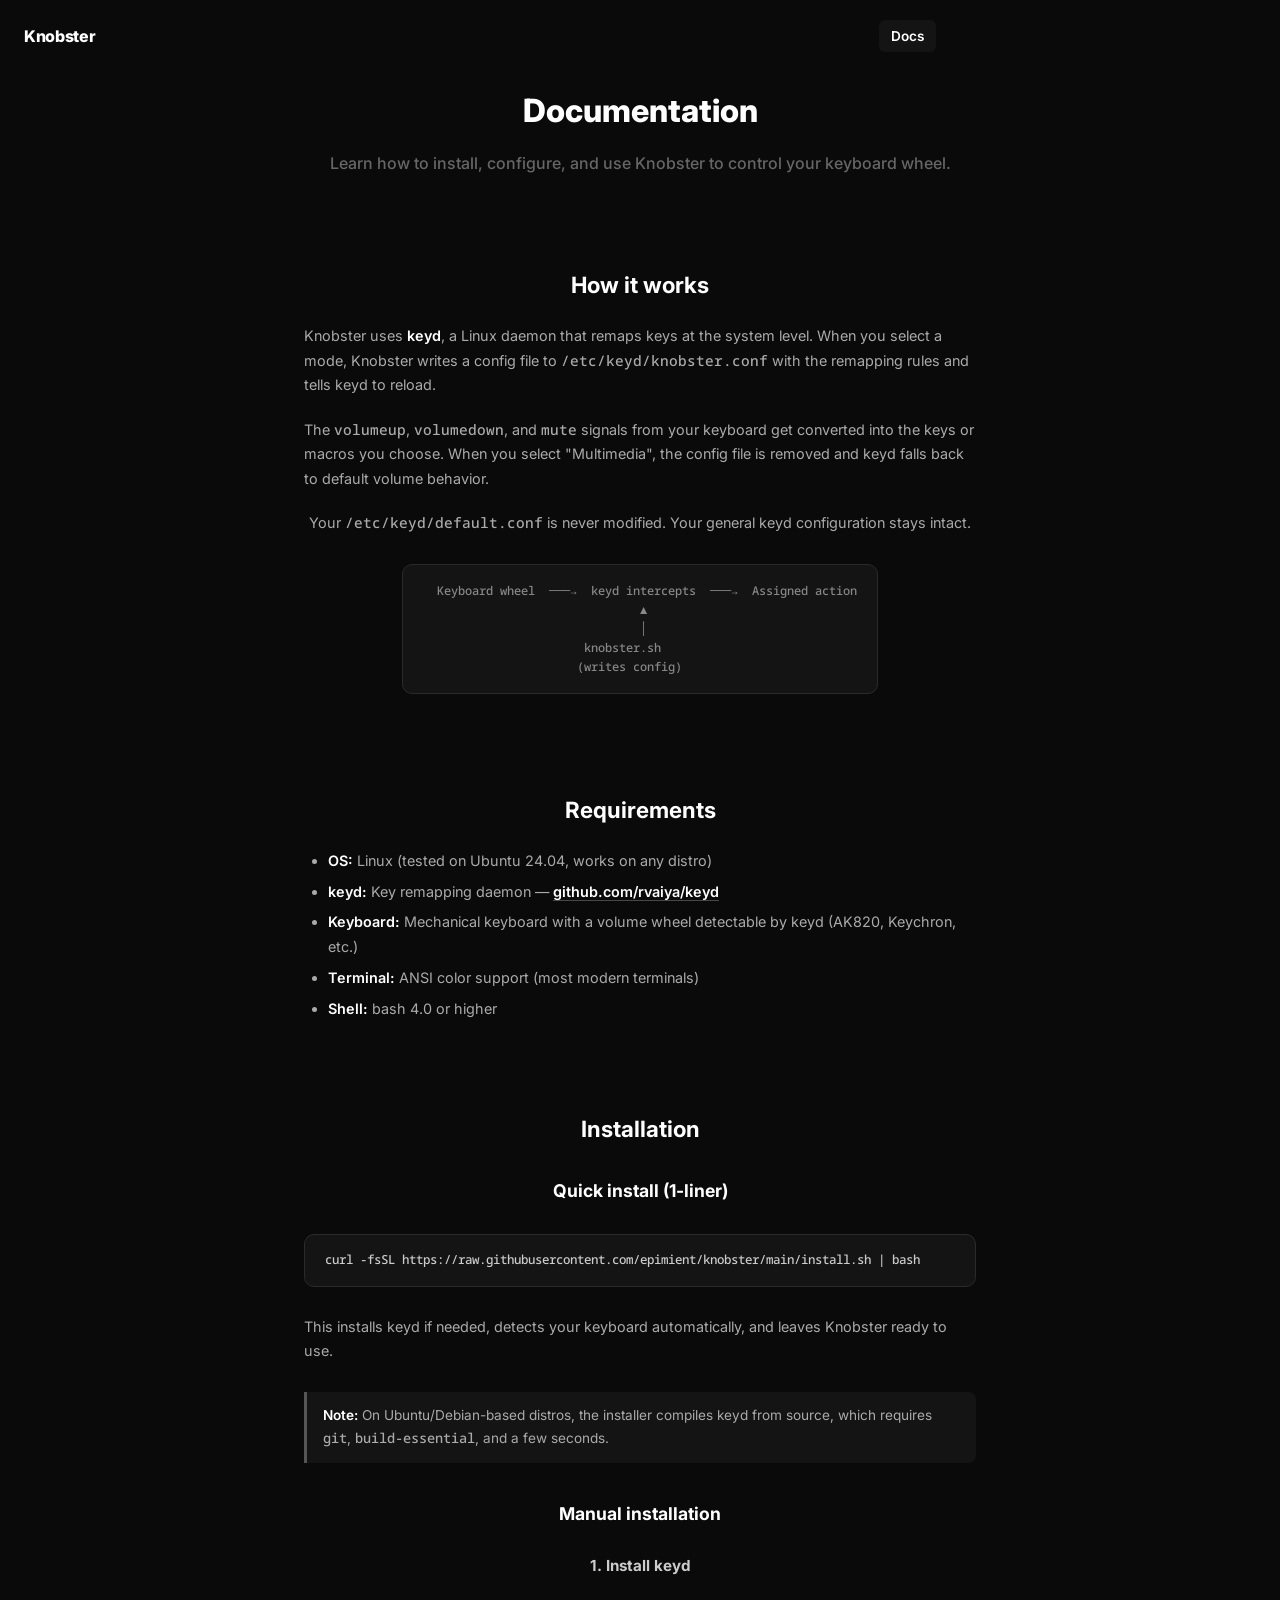
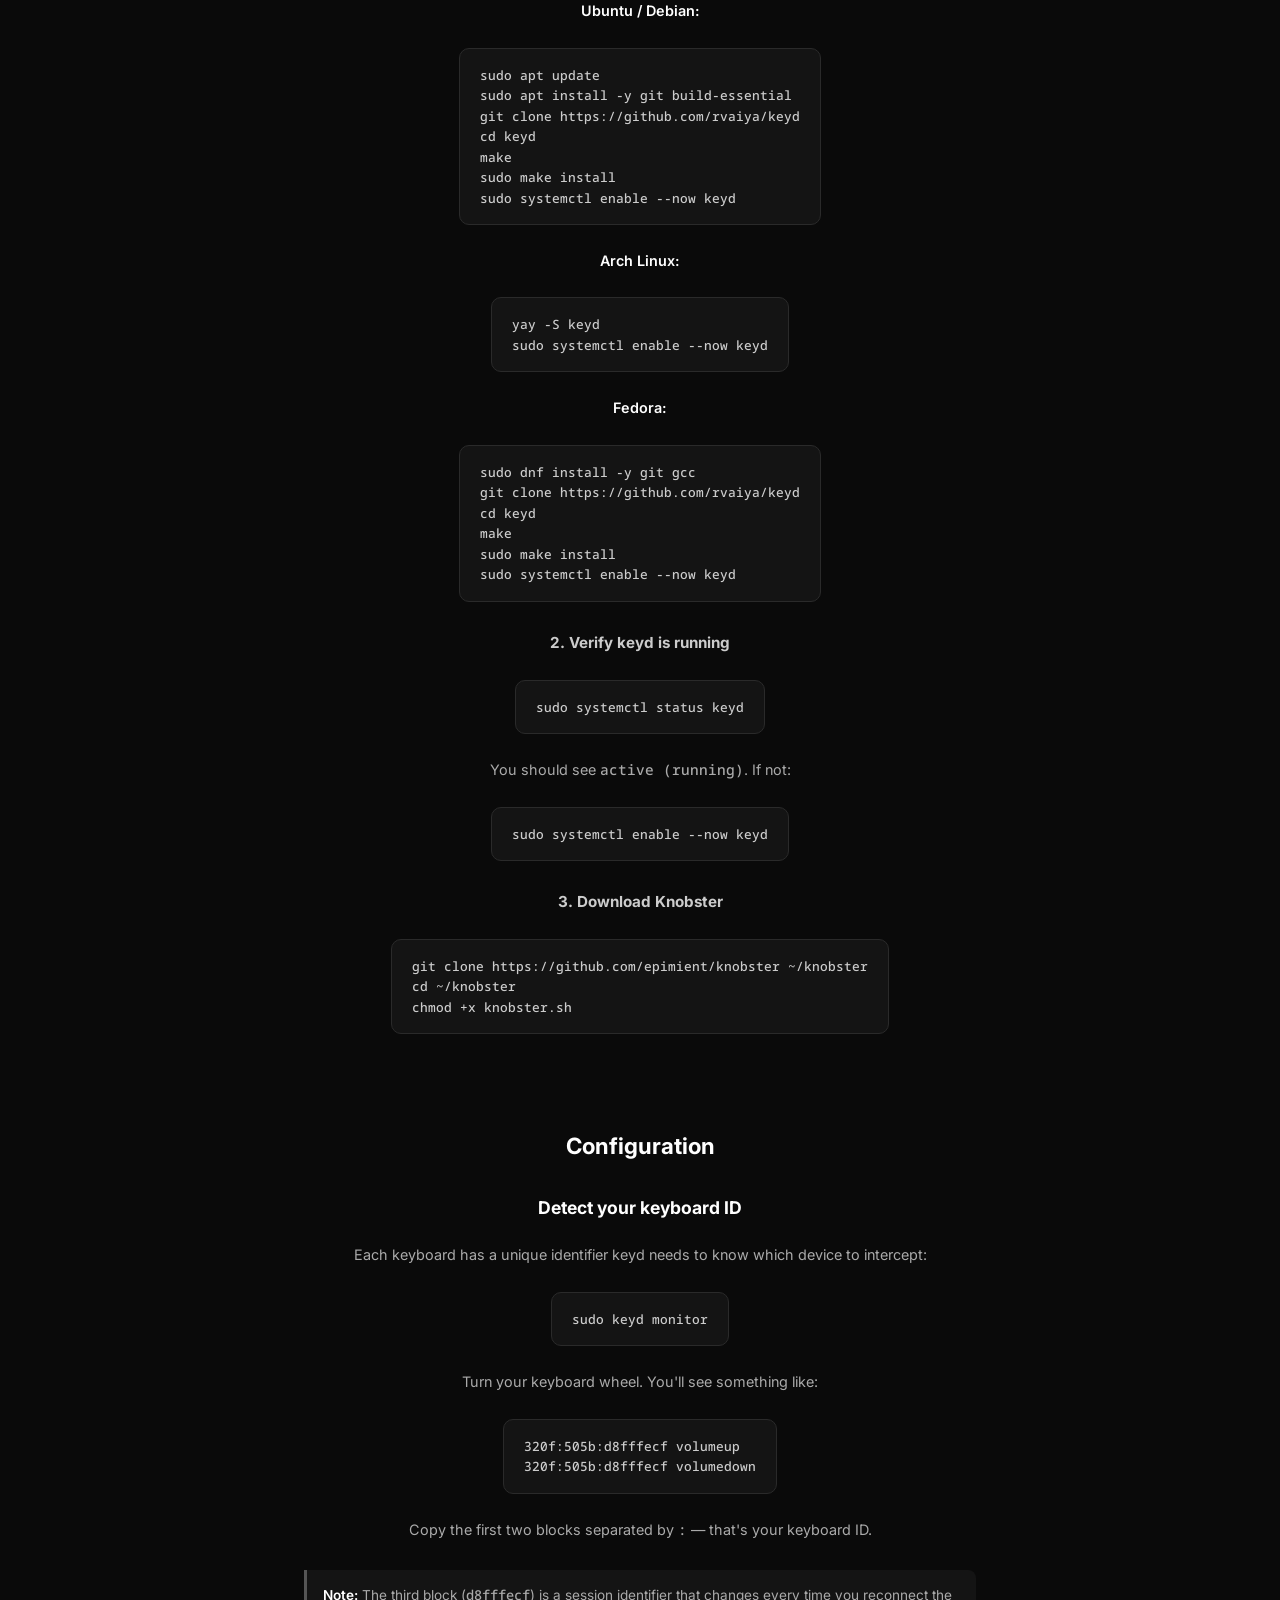
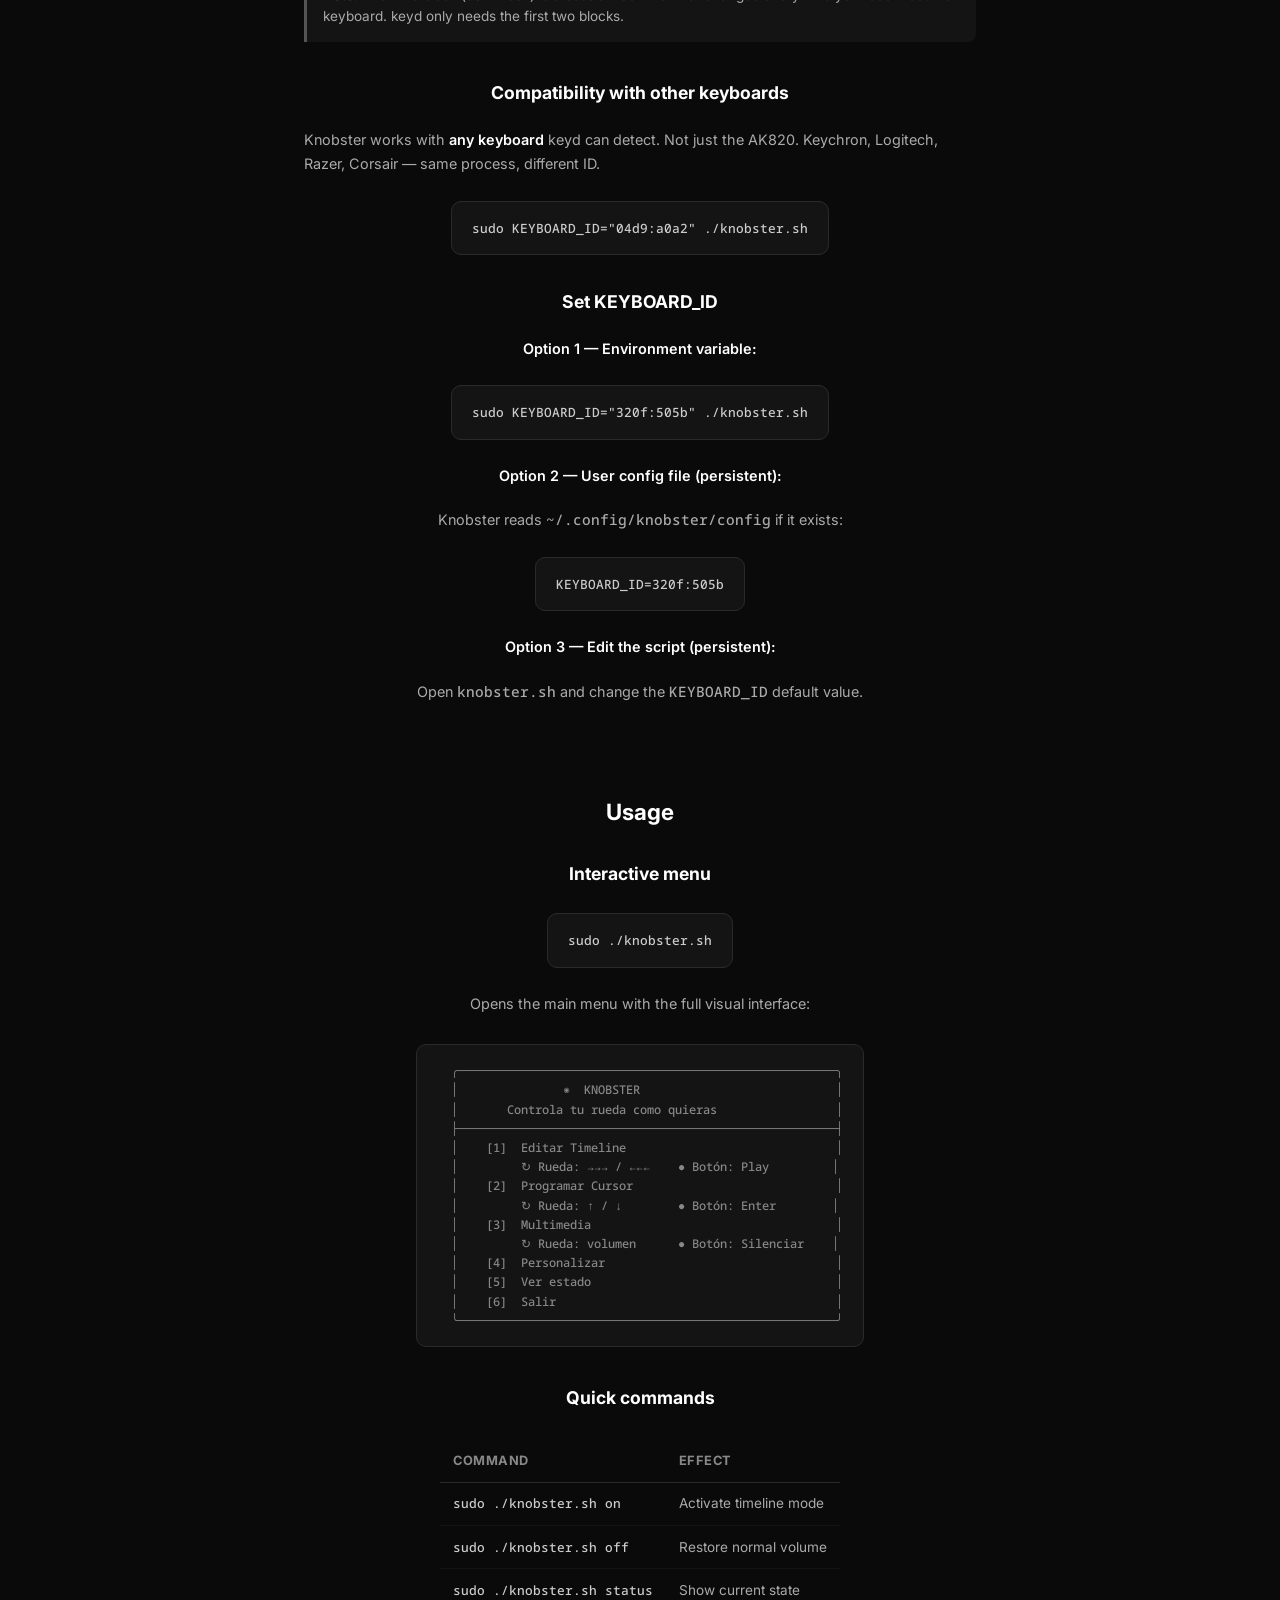
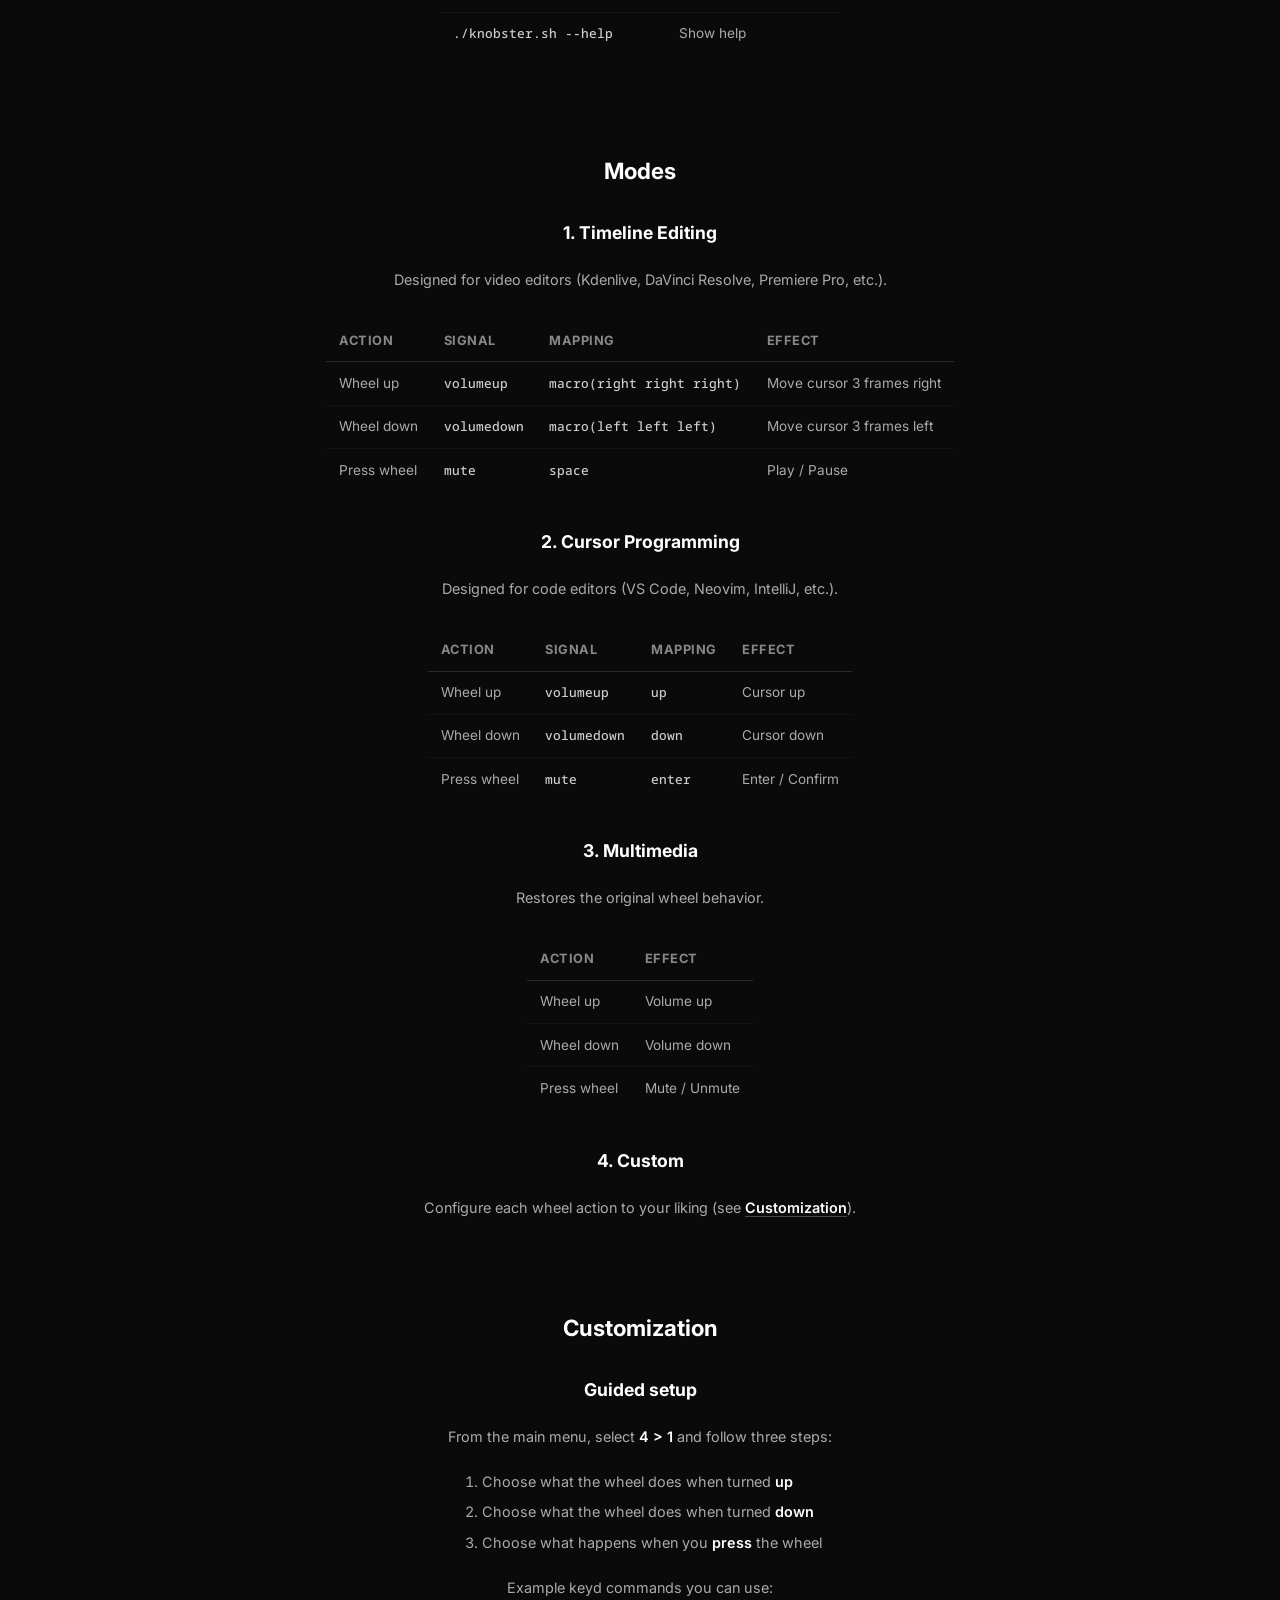
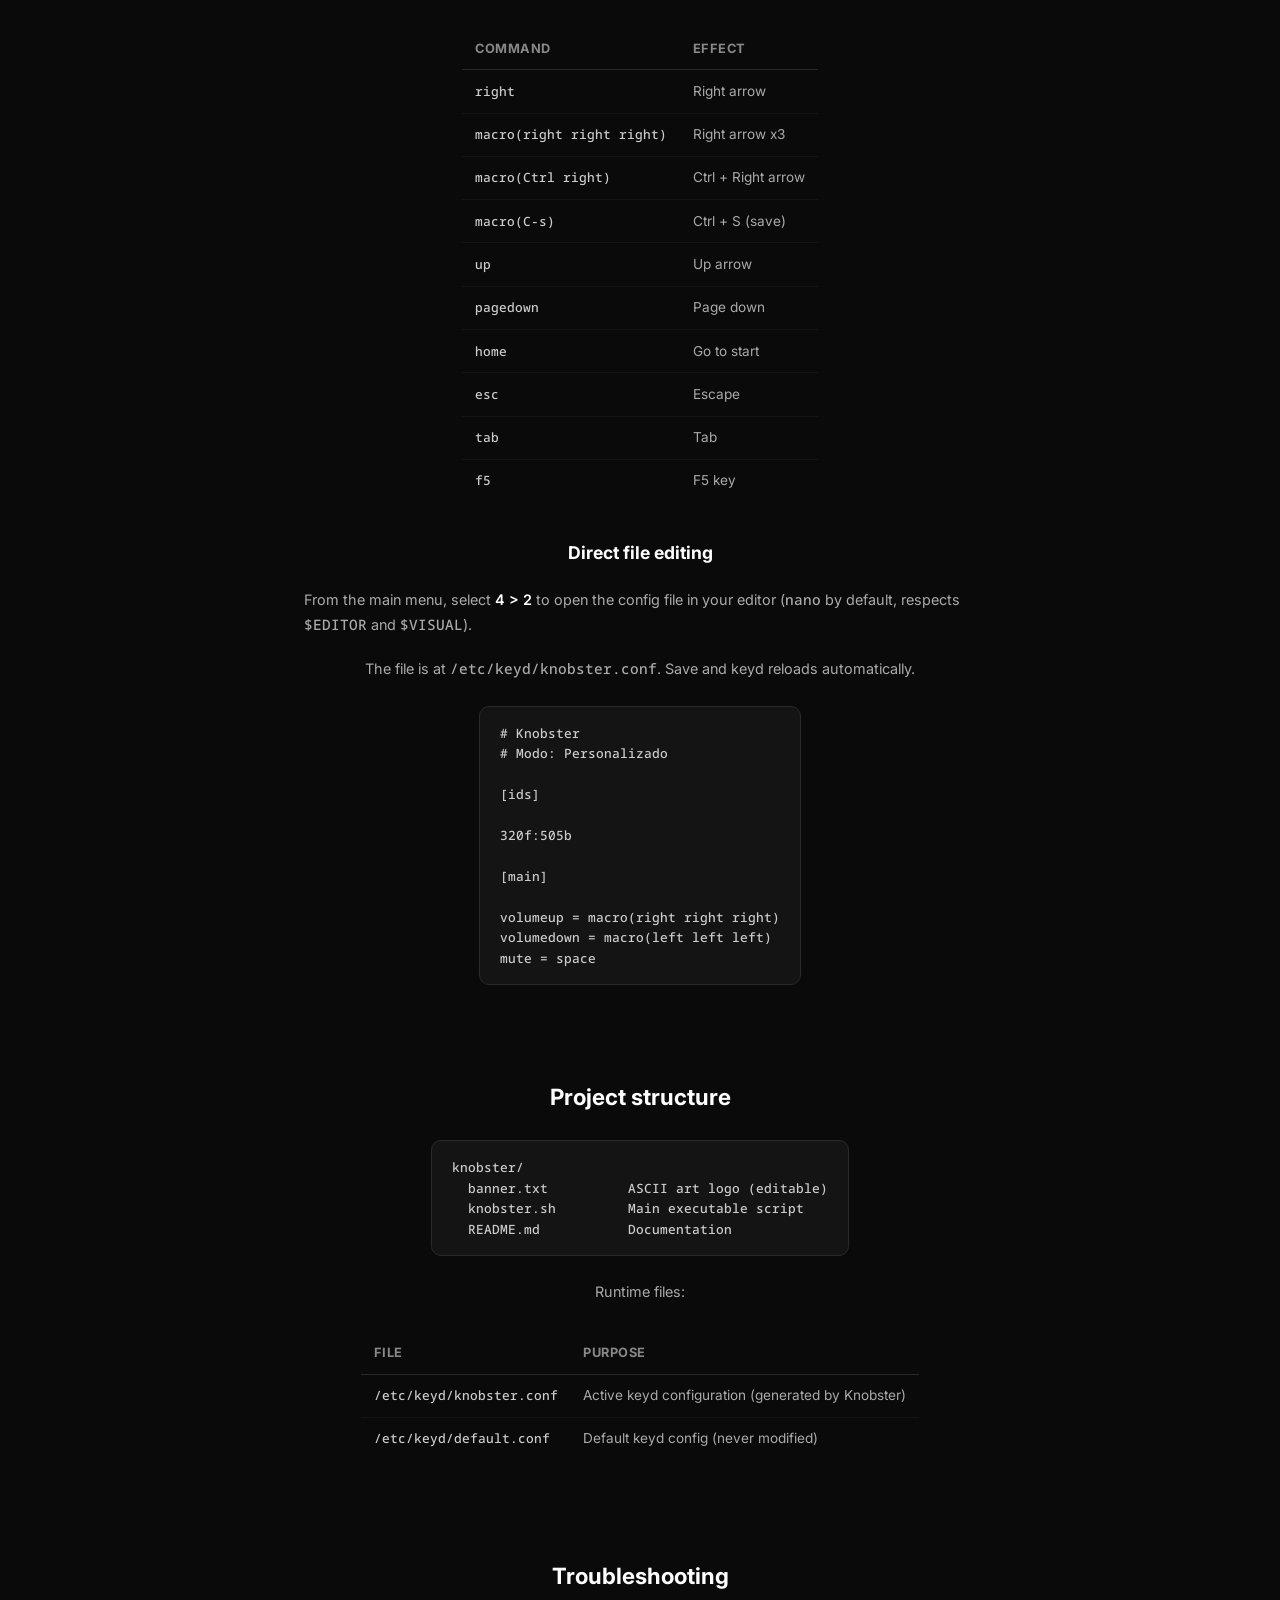
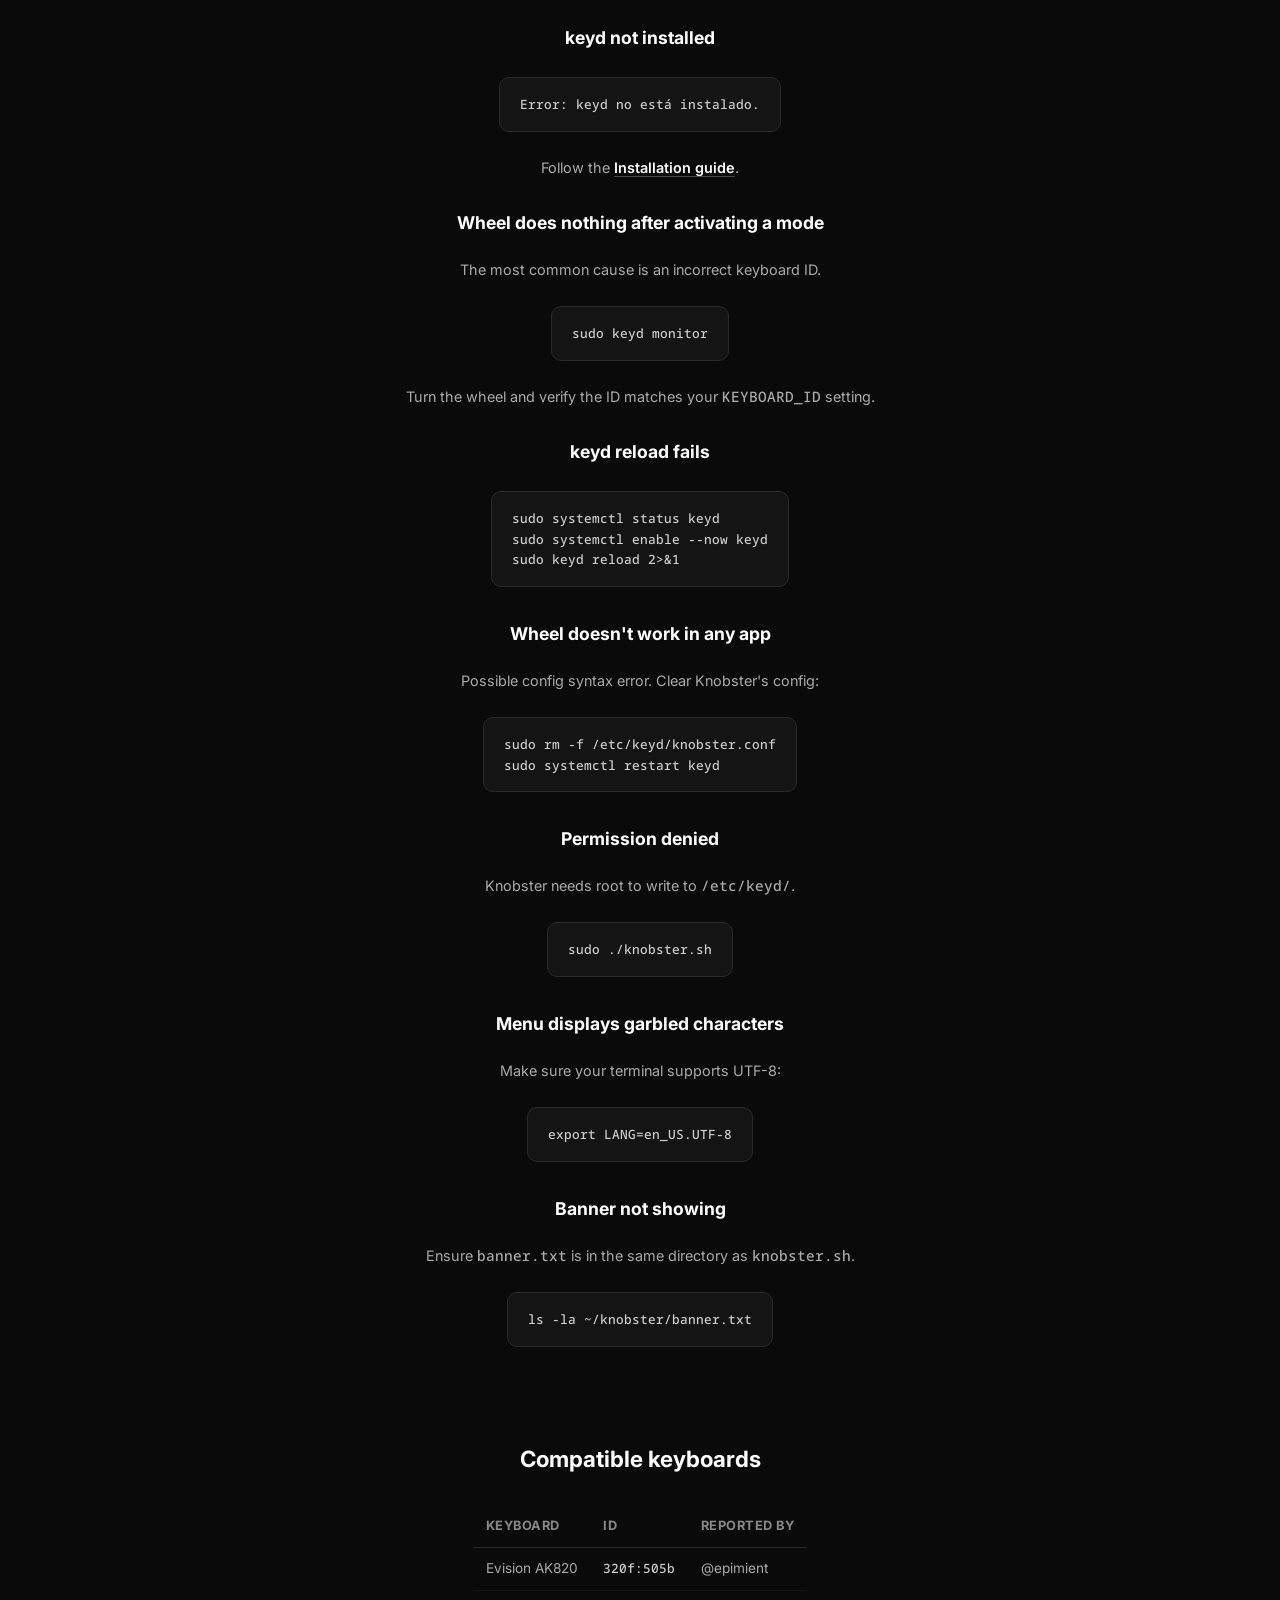
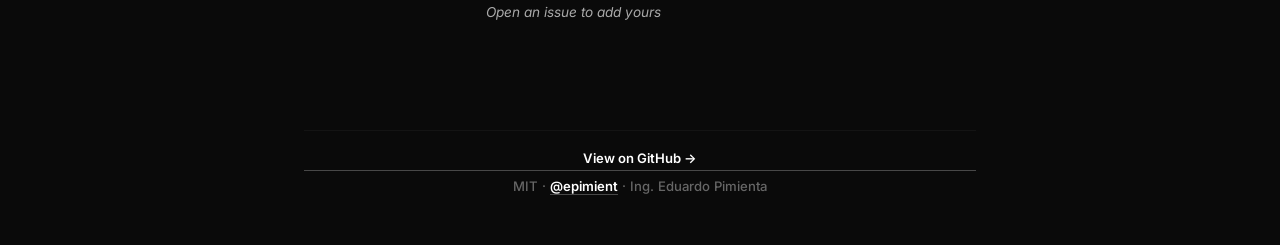
==== docs.html @ f0b9f768 "Add docs page with nav bar — README content as documentation, like skills.sh/docs" ====
<!DOCTYPE html>
<html lang="en">
<head>
  <meta charset="UTF-8">
  <meta name="viewport" content="width=device-width, initial-scale=1.0">
  <title>Docs — Knobster</title>
  <meta name="description" content="Knobster documentation — installation, configuration, usage, and troubleshooting.">
  <link rel="icon" href="assets/favicon.svg" type="image/svg+xml">
  <link rel="preconnect" href="https://fonts.googleapis.com">
  <link rel="preconnect" href="https://fonts.gstatic.com" crossorigin>
  <link href="https://fonts.googleapis.com/css2?family=Inter:wght@400;500;600;700;800&amp;family=Noto+Sans+Mono:wght@500;700&amp;display=swap" rel="stylesheet">
  <link rel="stylesheet" href="css/style.css">
</head>
<body class="docs-page">

  <nav class="nav">
    <a href="/" class="nav-logo">Knobster</a>
    <div class="nav-links">
      <a href="/docs" class="nav-link active">Docs</a>
    </div>
  </nav>

  <main class="docs-content">

    <h1>Documentation</h1>
    <p class="docs-subtitle">Learn how to install, configure, and use Knobster to control your keyboard wheel.</p>

    <hr>

    <h2>How it works</h2>
    <p>Knobster uses <strong>keyd</strong>, a Linux daemon that remaps keys at the system level. When you select a mode, Knobster writes a config file to <code>/etc/keyd/knobster.conf</code> with the remapping rules and tells keyd to reload.</p>
    <p>The <code>volumeup</code>, <code>volumedown</code>, and <code>mute</code> signals from your keyboard get converted into the keys or macros you choose. When you select "Multimedia", the config file is removed and keyd falls back to default volume behavior.</p>
    <p>Your <code>/etc/keyd/default.conf</code> is never modified. Your general keyd configuration stays intact.</p>

    <div class="diagram">
      <pre>  Keyboard wheel  ───→  keyd intercepts  ───→  Assigned action
                               ▲
                               │
                       knobster.sh
                      (writes config)</pre>
    </div>

    <hr>

    <h2>Requirements</h2>
    <ul>
      <li><strong>OS:</strong> Linux (tested on Ubuntu 24.04, works on any distro)</li>
      <li><strong>keyd:</strong> Key remapping daemon — <a href="https://github.com/rvaiya/keyd">github.com/rvaiya/keyd</a></li>
      <li><strong>Keyboard:</strong> Mechanical keyboard with a volume wheel detectable by keyd (AK820, Keychron, etc.)</li>
      <li><strong>Terminal:</strong> ANSI color support (most modern terminals)</li>
      <li><strong>Shell:</strong> bash 4.0 or higher</li>
    </ul>

    <hr>

    <h2>Installation</h2>

    <h3>Quick install (1-liner)</h3>

    <div class="cmd-box">
      <code>curl -fsSL https://raw.githubusercontent.com/epimient/knobster/main/install.sh | bash</code>
    </div>

    <p>This installs keyd if needed, detects your keyboard automatically, and leaves Knobster ready to use.</p>

    <div class="note">
      <strong>Note:</strong> On Ubuntu/Debian-based distros, the installer compiles keyd from source, which requires <code>git</code>, <code>build-essential</code>, and a few seconds.
    </div>

    <h3>Manual installation</h3>

    <h4>1. Install keyd</h4>

    <p><strong>Ubuntu / Debian:</strong></p>
    <div class="code-block">
      <pre><code>sudo apt update
sudo apt install -y git build-essential
git clone https://github.com/rvaiya/keyd
cd keyd
make
sudo make install
sudo systemctl enable --now keyd</code></pre>
    </div>

    <p><strong>Arch Linux:</strong></p>
    <div class="code-block">
      <pre><code>yay -S keyd
sudo systemctl enable --now keyd</code></pre>
    </div>

    <p><strong>Fedora:</strong></p>
    <div class="code-block">
      <pre><code>sudo dnf install -y git gcc
git clone https://github.com/rvaiya/keyd
cd keyd
make
sudo make install
sudo systemctl enable --now keyd</code></pre>
    </div>

    <h4>2. Verify keyd is running</h4>
    <div class="code-block">
      <pre><code>sudo systemctl status keyd</code></pre>
    </div>
    <p>You should see <code>active (running)</code>. If not:</p>
    <div class="code-block">
      <pre><code>sudo systemctl enable --now keyd</code></pre>
    </div>

    <h4>3. Download Knobster</h4>
    <div class="code-block">
      <pre><code>git clone https://github.com/epimient/knobster ~/knobster
cd ~/knobster
chmod +x knobster.sh</code></pre>
    </div>

    <hr>

    <h2>Configuration</h2>

    <h3>Detect your keyboard ID</h3>
    <p>Each keyboard has a unique identifier keyd needs to know which device to intercept:</p>
    <div class="code-block">
      <pre><code>sudo keyd monitor</code></pre>
    </div>
    <p>Turn your keyboard wheel. You'll see something like:</p>
    <div class="code-block">
      <pre><code>320f:505b:d8fffecf volumeup
320f:505b:d8fffecf volumedown</code></pre>
    </div>
    <p>Copy the first two blocks separated by <code>:</code> — that's your keyboard ID.</p>

    <div class="note">
      <strong>Note:</strong> The third block (<code>d8fffecf</code>) is a session identifier that changes every time you reconnect the keyboard. keyd only needs the first two blocks.
    </div>

    <h3>Compatibility with other keyboards</h3>
    <p>Knobster works with <strong>any keyboard</strong> keyd can detect. Not just the AK820. Keychron, Logitech, Razer, Corsair — same process, different ID.</p>

    <div class="code-block">
      <pre><code>sudo KEYBOARD_ID="04d9:a0a2" ./knobster.sh</code></pre>
    </div>

    <h3>Set KEYBOARD_ID</h3>
    <p><strong>Option 1 — Environment variable:</strong></p>
    <div class="code-block">
      <pre><code>sudo KEYBOARD_ID="320f:505b" ./knobster.sh</code></pre>
    </div>

    <p><strong>Option 2 — User config file (persistent):</strong></p>
    <p>Knobster reads <code>~/.config/knobster/config</code> if it exists:</p>
    <div class="code-block">
      <pre><code>KEYBOARD_ID=320f:505b</code></pre>
    </div>

    <p><strong>Option 3 — Edit the script (persistent):</strong></p>
    <p>Open <code>knobster.sh</code> and change the <code>KEYBOARD_ID</code> default value.</p>

    <hr>

    <h2>Usage</h2>

    <h3>Interactive menu</h3>
    <div class="code-block">
      <pre><code>sudo ./knobster.sh</code></pre>
    </div>

    <p>Opens the main menu with the full visual interface:</p>

    <div class="diagram">
<pre>  ╭──────────────────────────────────────────────────────╮
  │               ◉  KNOBSTER                            │
  │       Controla tu rueda como quieras                 │
  ├──────────────────────────────────────────────────────┤
  │    [1]  Editar Timeline                              │
  │         ↻ Rueda: →→→ / ←←←    ● Botón: Play         │
  │    [2]  Programar Cursor                             │
  │         ↻ Rueda: ↑ / ↓        ● Botón: Enter        │
  │    [3]  Multimedia                                   │
  │         ↻ Rueda: volumen      ● Botón: Silenciar    │
  │    [4]  Personalizar                                 │
  │    [5]  Ver estado                                   │
  │    [6]  Salir                                        │
  ╰──────────────────────────────────────────────────────╯</pre>
    </div>

    <h3>Quick commands</h3>
    <div class="table-wrap">
      <table>
        <thead>
          <tr><th>Command</th><th>Effect</th></tr>
        </thead>
        <tbody>
          <tr><td><code>sudo ./knobster.sh on</code></td><td>Activate timeline mode</td></tr>
          <tr><td><code>sudo ./knobster.sh off</code></td><td>Restore normal volume</td></tr>
          <tr><td><code>sudo ./knobster.sh status</code></td><td>Show current state</td></tr>
          <tr><td><code>./knobster.sh --help</code></td><td>Show help</td></tr>
        </tbody>
      </table>
    </div>

    <hr>

    <h2>Modes</h2>

    <h3>1. Timeline Editing</h3>
    <p>Designed for video editors (Kdenlive, DaVinci Resolve, Premiere Pro, etc.).</p>
    <div class="table-wrap">
      <table>
        <thead>
          <tr><th>Action</th><th>Signal</th><th>Mapping</th><th>Effect</th></tr>
        </thead>
        <tbody>
          <tr><td>Wheel up</td><td><code>volumeup</code></td><td><code>macro(right right right)</code></td><td>Move cursor 3 frames right</td></tr>
          <tr><td>Wheel down</td><td><code>volumedown</code></td><td><code>macro(left left left)</code></td><td>Move cursor 3 frames left</td></tr>
          <tr><td>Press wheel</td><td><code>mute</code></td><td><code>space</code></td><td>Play / Pause</td></tr>
        </tbody>
      </table>
    </div>

    <h3>2. Cursor Programming</h3>
    <p>Designed for code editors (VS Code, Neovim, IntelliJ, etc.).</p>
    <div class="table-wrap">
      <table>
        <thead>
          <tr><th>Action</th><th>Signal</th><th>Mapping</th><th>Effect</th></tr>
        </thead>
        <tbody>
          <tr><td>Wheel up</td><td><code>volumeup</code></td><td><code>up</code></td><td>Cursor up</td></tr>
          <tr><td>Wheel down</td><td><code>volumedown</code></td><td><code>down</code></td><td>Cursor down</td></tr>
          <tr><td>Press wheel</td><td><code>mute</code></td><td><code>enter</code></td><td>Enter / Confirm</td></tr>
        </tbody>
      </table>
    </div>

    <h3>3. Multimedia</h3>
    <p>Restores the original wheel behavior.</p>
    <div class="table-wrap">
      <table>
        <thead>
          <tr><th>Action</th><th>Effect</th></tr>
        </thead>
        <tbody>
          <tr><td>Wheel up</td><td>Volume up</td></tr>
          <tr><td>Wheel down</td><td>Volume down</td></tr>
          <tr><td>Press wheel</td><td>Mute / Unmute</td></tr>
        </tbody>
      </table>
    </div>

    <h3>4. Custom</h3>
    <p>Configure each wheel action to your liking (see <a href="#customization">Customization</a>).</p>

    <hr>

    <h2 id="customization">Customization</h2>

    <h3>Guided setup</h3>
    <p>From the main menu, select <strong>4 &gt; 1</strong> and follow three steps:</p>
    <ol>
      <li>Choose what the wheel does when turned <strong>up</strong></li>
      <li>Choose what the wheel does when turned <strong>down</strong></li>
      <li>Choose what happens when you <strong>press</strong> the wheel</li>
    </ol>

    <p>Example keyd commands you can use:</p>
    <div class="table-wrap">
      <table>
        <thead>
          <tr><th>Command</th><th>Effect</th></tr>
        </thead>
        <tbody>
          <tr><td><code>right</code></td><td>Right arrow</td></tr>
          <tr><td><code>macro(right right right)</code></td><td>Right arrow x3</td></tr>
          <tr><td><code>macro(Ctrl right)</code></td><td>Ctrl + Right arrow</td></tr>
          <tr><td><code>macro(C-s)</code></td><td>Ctrl + S (save)</td></tr>
          <tr><td><code>up</code></td><td>Up arrow</td></tr>
          <tr><td><code>pagedown</code></td><td>Page down</td></tr>
          <tr><td><code>home</code></td><td>Go to start</td></tr>
          <tr><td><code>esc</code></td><td>Escape</td></tr>
          <tr><td><code>tab</code></td><td>Tab</td></tr>
          <tr><td><code>f5</code></td><td>F5 key</td></tr>
        </tbody>
      </table>
    </div>

    <h3>Direct file editing</h3>
    <p>From the main menu, select <strong>4 &gt; 2</strong> to open the config file in your editor (<code>nano</code> by default, respects <code>$EDITOR</code> and <code>$VISUAL</code>).</p>
    <p>The file is at <code>/etc/keyd/knobster.conf</code>. Save and keyd reloads automatically.</p>

    <div class="code-block">
      <pre><code># Knobster
# Modo: Personalizado

[ids]

320f:505b

[main]

volumeup = macro(right right right)
volumedown = macro(left left left)
mute = space</code></pre>
    </div>

    <hr>

    <h2>Project structure</h2>
    <div class="code-block">
      <pre><code>knobster/
  banner.txt          ASCII art logo (editable)
  knobster.sh         Main executable script
  README.md           Documentation</code></pre>
    </div>

    <p>Runtime files:</p>
    <div class="table-wrap">
      <table>
        <thead>
          <tr><th>File</th><th>Purpose</th></tr>
        </thead>
        <tbody>
          <tr><td><code>/etc/keyd/knobster.conf</code></td><td>Active keyd configuration (generated by Knobster)</td></tr>
          <tr><td><code>/etc/keyd/default.conf</code></td><td>Default keyd config (never modified)</td></tr>
        </tbody>
      </table>
    </div>

    <hr>

    <h2>Troubleshooting</h2>

    <h3>keyd not installed</h3>
    <div class="code-block">
      <pre><code>Error: keyd no está instalado.</code></pre>
    </div>
    <p>Follow the <a href="#installation">Installation guide</a>.</p>

    <h3>Wheel does nothing after activating a mode</h3>
    <p>The most common cause is an incorrect keyboard ID.</p>
    <div class="code-block">
      <pre><code>sudo keyd monitor</code></pre>
    </div>
    <p>Turn the wheel and verify the ID matches your <code>KEYBOARD_ID</code> setting.</p>

    <h3>keyd reload fails</h3>
    <div class="code-block">
      <pre><code>sudo systemctl status keyd
sudo systemctl enable --now keyd
sudo keyd reload 2>&1</code></pre>
    </div>

    <h3>Wheel doesn't work in any app</h3>
    <p>Possible config syntax error. Clear Knobster's config:</p>
    <div class="code-block">
      <pre><code>sudo rm -f /etc/keyd/knobster.conf
sudo systemctl restart keyd</code></pre>
    </div>

    <h3>Permission denied</h3>
    <p>Knobster needs root to write to <code>/etc/keyd/</code>.</p>
    <div class="code-block">
      <pre><code>sudo ./knobster.sh</code></pre>
    </div>

    <h3>Menu displays garbled characters</h3>
    <p>Make sure your terminal supports UTF-8:</p>
    <div class="code-block">
      <pre><code>export LANG=en_US.UTF-8</code></pre>
    </div>

    <h3>Banner not showing</h3>
    <p>Ensure <code>banner.txt</code> is in the same directory as <code>knobster.sh</code>.</p>
    <div class="code-block">
      <pre><code>ls -la ~/knobster/banner.txt</code></pre>
    </div>

    <hr>

    <h2>Compatible keyboards</h2>
    <div class="table-wrap">
      <table>
        <thead>
          <tr><th>Keyboard</th><th>ID</th><th>Reported by</th></tr>
        </thead>
        <tbody>
          <tr><td>Evision AK820</td><td><code>320f:505b</code></td><td>@epimient</td></tr>
          <tr><td colspan="3"><em>Open an issue to add yours</em></td></tr>
        </tbody>
      </table>
    </div>

    <hr>

    <footer>
      <a href="https://github.com/epimient/knobster">View on GitHub →</a>
      <span>MIT · <a href="https://github.com/epimient">@epimient</a> · Ing. Eduardo Pimienta</span>
    </footer>

  </main>

</body>
</html>
---- css/style.css ----
*, *::before, *::after {
  margin: 0;
  padding: 0;
  box-sizing: border-box;
}

html {
  font-size: 16px;
}

body {
  background: #0a0a0a;
  color: #fff;
  font-family: 'Inter', -apple-system, BlinkMacSystemFont, 'Segoe UI', system-ui, sans-serif;
  font-weight: 700;
  line-height: 1.5;
  min-height: 100vh;
  display: flex;
  flex-direction: column;
  align-items: center;
  -webkit-font-smoothing: antialiased;
  -moz-osx-font-smoothing: grayscale;
}

a {
  color: #fff;
  text-decoration: none;
  border-bottom: 1.5px solid rgba(255,255,255,0.25);
  transition: border-color .15s;
}

a:hover {
  border-color: #fff;
}

code {
  font-family: 'Noto Sans Mono', 'JetBrains Mono', 'Fira Code', 'Consolas', monospace;
  font-weight: 500;
}

/* ─── Navigation ─── */

.nav {
  width: 100%;
  max-width: 960px;
  display: flex;
  align-items: center;
  justify-content: space-between;
  padding: 1.25rem 1.5rem 0;
}

.nav-logo {
  font-size: 1rem;
  font-weight: 800;
  letter-spacing: -.02em;
  border-bottom: none;
}

.nav-logo:hover {
  border-bottom: none;
  opacity: .8;
}

.nav-links {
  display: flex;
  gap: .25rem;
}

.nav-link {
  font-size: .85rem;
  font-weight: 600;
  padding: .35rem .75rem;
  border-radius: 6px;
  border-bottom: none;
  transition: all .12s;
  color: #888;
}

.nav-link:hover {
  color: #fff;
  background: #141414;
  border-bottom: none;
}

.nav-link.active {
  color: #fff;
  background: #141414;
}

/* ─── Landing page ─── */

main {
  max-width: 640px;
  width: 100%;
  padding: 3rem 1.5rem 2rem;
  display: flex;
  flex-direction: column;
  align-items: center;
  gap: 2.5rem;
}

.hero {
  text-align: center;
  display: flex;
  flex-direction: column;
  align-items: center;
  gap: 1.5rem;
}

.ascii {
  font-family: 'Noto Sans Mono', 'JetBrains Mono', 'Fira Code', 'Consolas', monospace;
  font-size: clamp(.45rem, 1.2vw, .7rem);
  font-weight: 700;
  line-height: 1.15;
  color: #fff;
  text-align: center;
  white-space: pre;
  user-select: none;
}

.gh {
  display: inline-flex;
  align-items: center;
  gap: .5rem;
  background: #fff;
  color: #0a0a0a;
  padding: .6rem 1.25rem;
  border-radius: 8px;
  font-weight: 800;
  font-size: .85rem;
  transition: all .15s;
  border: none;
}

.gh:hover {
  background: #e5e5e5;
  transform: scale(1.03);
  border-color: transparent;
}

.gh svg {
  flex-shrink: 0;
}

/* ─── Command box (shared) ─── */

.cmd-box {
  background: #141414;
  border: 1.5px solid #2a2a2a;
  border-radius: 10px;
  padding: 1rem 1.25rem;
  display: flex;
  align-items: center;
  gap: .75rem;
  width: 100%;
}

.cmd-box code {
  font-size: .78rem;
  color: #ccc;
  flex: 1;
  word-break: break-all;
  line-height: 1.5;
}

.copy {
  background: #fff;
  color: #0a0a0a;
  border: none;
  border-radius: 7px;
  padding: .45rem 1rem;
  font-family: inherit;
  font-size: .78rem;
  font-weight: 800;
  cursor: pointer;
  white-space: nowrap;
  transition: all .12s;
  flex-shrink: 0;
}

.copy:hover {
  background: #e5e5e5;
  transform: scale(1.02);
}

.copy:active {
  transform: scale(.97);
}

.copy.copied {
  background: #22c55e;
  color: #fff;
}

.cmd {
  width: 100%;
}

/* ─── Modes grid ─── */

.modes {
  width: 100%;
  display: grid;
  grid-template-columns: 1fr 1fr;
  gap: .75rem;
}

.mode {
  background: #141414;
  border: 1.5px solid #2a2a2a;
  border-radius: 10px;
  padding: 1.1rem 1.25rem;
  display: flex;
  flex-direction: column;
  gap: .2rem;
  transition: border-color .15s;
}

.mode:hover {
  border-color: #444;
}

.mode h3 {
  font-size: .95rem;
  font-weight: 700;
  color: #fff;
}

.mode p {
  font-size: .78rem;
  font-weight: 500;
  color: #777;
  line-height: 1.4;
}

/* ─── Tags ─── */

.tags {
  display: flex;
  flex-wrap: wrap;
  justify-content: center;
  gap: .5rem;
}

.tags code {
  background: #141414;
  border: 1.5px solid #2a2a2a;
  border-radius: 8px;
  padding: .45rem 1rem;
  font-size: .8rem;
  color: #ccc;
  transition: border-color .15s;
}

.tags code:hover {
  border-color: #444;
}

/* ─── Footer ─── */

footer {
  width: 100%;
  text-align: center;
  padding-top: 1rem;
  border-top: 1.5px solid #141414;
  font-size: .82rem;
  color: #666;
  font-weight: 500;
  display: flex;
  flex-direction: column;
  gap: .25rem;
}

footer a {
  font-weight: 700;
}

/* ═══════════════════════════════════════════════
   DOCS PAGE
   ═══════════════════════════════════════════════ */

.docs-page {
  align-items: stretch;
}

.docs-content {
  max-width: 720px;
  width: 100%;
  margin: 0 auto;
  padding: 2.5rem 1.5rem 3rem;
  display: flex;
  flex-direction: column;
  gap: 1.25rem;
  font-weight: 400;
  line-height: 1.7;
}

.docs-content h1 {
  font-size: 2rem;
  font-weight: 800;
  line-height: 1.2;
}

.docs-content h2 {
  font-size: 1.4rem;
  font-weight: 700;
  margin-top: 1rem;
}

.docs-content h3 {
  font-size: 1.1rem;
  font-weight: 700;
  margin-top: .5rem;
}

.docs-content h4 {
  font-size: .95rem;
  font-weight: 700;
  margin-top: .25rem;
  color: #ccc;
}

.docs-content p {
  font-weight: 400;
  color: #aaa;
  font-size: .9rem;
}

.docs-content strong {
  font-weight: 600;
  color: #fff;
}

.docs-content hr {
  border: none;
  border-top: 1.5px solid #141414;
  margin: 1rem 0;
}

.docs-content ul, .docs-content ol {
  padding-left: 1.5rem;
  display: flex;
  flex-direction: column;
  gap: .4rem;
}

.docs-content li {
  font-weight: 400;
  color: #aaa;
  font-size: .9rem;
}

.docs-content a {
  font-weight: 600;
}

.docs-content .cmd-box {
  margin: .5rem 0;
}

.docs-subtitle {
  color: #666 !important;
  font-size: 1rem !important;
  font-weight: 500 !important;
}

/* Code block */
.code-block {
  background: #141414;
  border: 1.5px solid #2a2a2a;
  border-radius: 10px;
  padding: 1rem 1.25rem;
  overflow-x: auto;
  margin: .25rem 0;
}

.code-block pre {
  font-family: 'Noto Sans Mono', 'JetBrains Mono', 'Fira Code', monospace;
  font-size: .8rem;
  font-weight: 500;
  color: #ccc;
  line-height: 1.6;
  white-space: pre;
}

.code-block code {
  font-size: inherit;
}

/* Diagram */
.diagram {
  background: #141414;
  border: 1.5px solid #2a2a2a;
  border-radius: 10px;
  padding: 1rem 1.25rem;
  overflow-x: auto;
  margin: .5rem 0;
}

.diagram pre {
  font-family: 'Noto Sans Mono', 'JetBrains Mono', 'Fira Code', monospace;
  font-size: .75rem;
  font-weight: 500;
  color: #888;
  line-height: 1.6;
  white-space: pre;
}

/* Note */
.note {
  background: #141414;
  border-left: 3px solid #555;
  border-radius: 0 8px 8px 0;
  padding: .85rem 1rem;
  font-size: .85rem;
  color: #aaa;
  font-weight: 400;
  line-height: 1.6;
  margin: .5rem 0;
}

.note strong {
  color: #fff;
}

/* Tables */
.table-wrap {
  overflow-x: auto;
  margin: .5rem 0;
}

table {
  width: 100%;
  border-collapse: collapse;
  font-size: .85rem;
  font-weight: 400;
}

table th {
  text-align: left;
  font-weight: 700;
  font-size: .8rem;
  color: #888;
  text-transform: uppercase;
  letter-spacing: .04em;
  padding: .6rem .8rem;
  border-bottom: 1.5px solid #2a2a2a;
}

table td {
  padding: .6rem .8rem;
  color: #aaa;
  border-bottom: 1.5px solid #141414;
}

table td code {
  font-size: .8rem;
  color: #ccc;
}

table tr:last-child td {
  border-bottom: none;
}

/* Docs footer */
.docs-content > footer {
  margin-top: 1rem;
}

/* ─── Responsive ─── */

@media (max-width: 500px) {
  .nav {
    padding: 1rem 1rem 0;
  }

  main {
    padding: 2.5rem 1rem 1.5rem;
    gap: 2rem;
  }

  .ascii {
    font-size: clamp(.3rem, 2.5vw, .45rem);
  }

  .modes {
    grid-template-columns: 1fr;
  }

  .cmd-box {
    flex-direction: column;
    align-items: stretch;
  }

  .copy {
    text-align: center;
  }

  .docs-content {
    padding: 2rem 1rem 2.5rem;
  }

  .docs-content h1 {
    font-size: 1.5rem;
  }
}
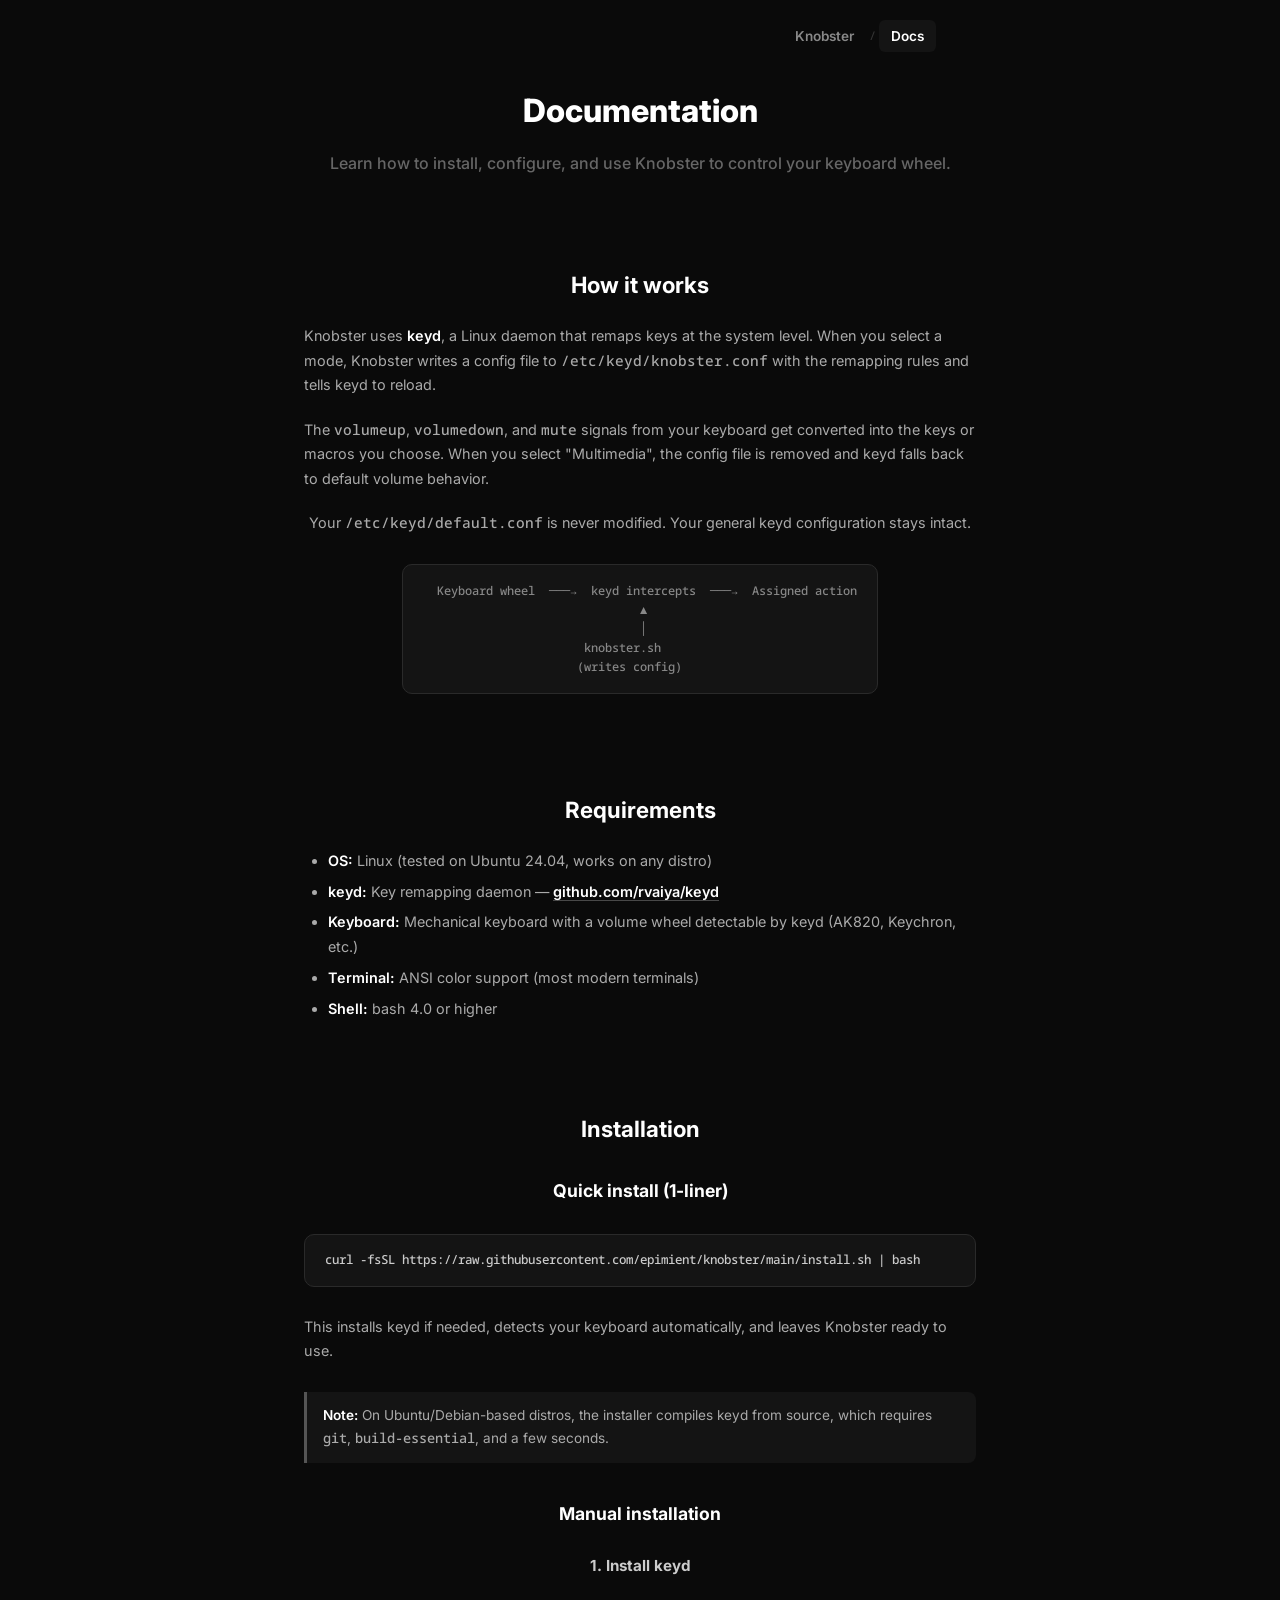
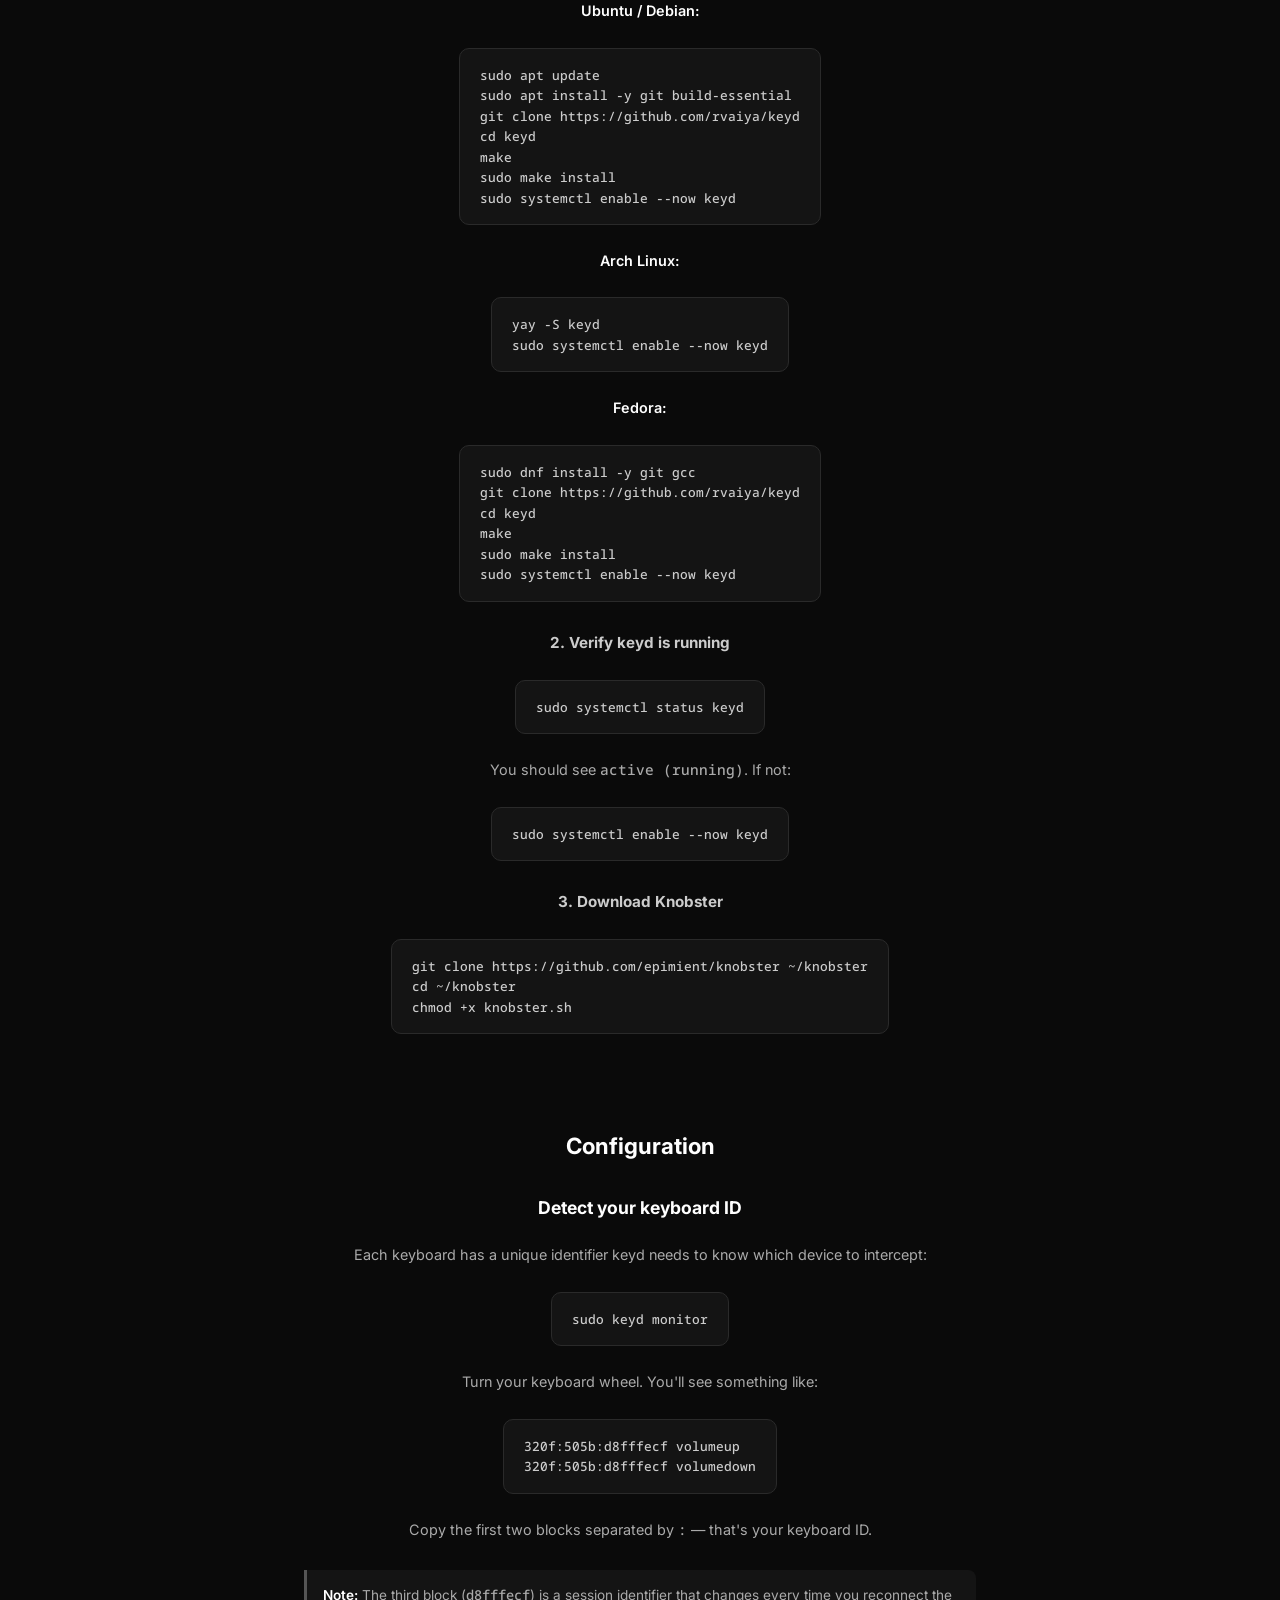
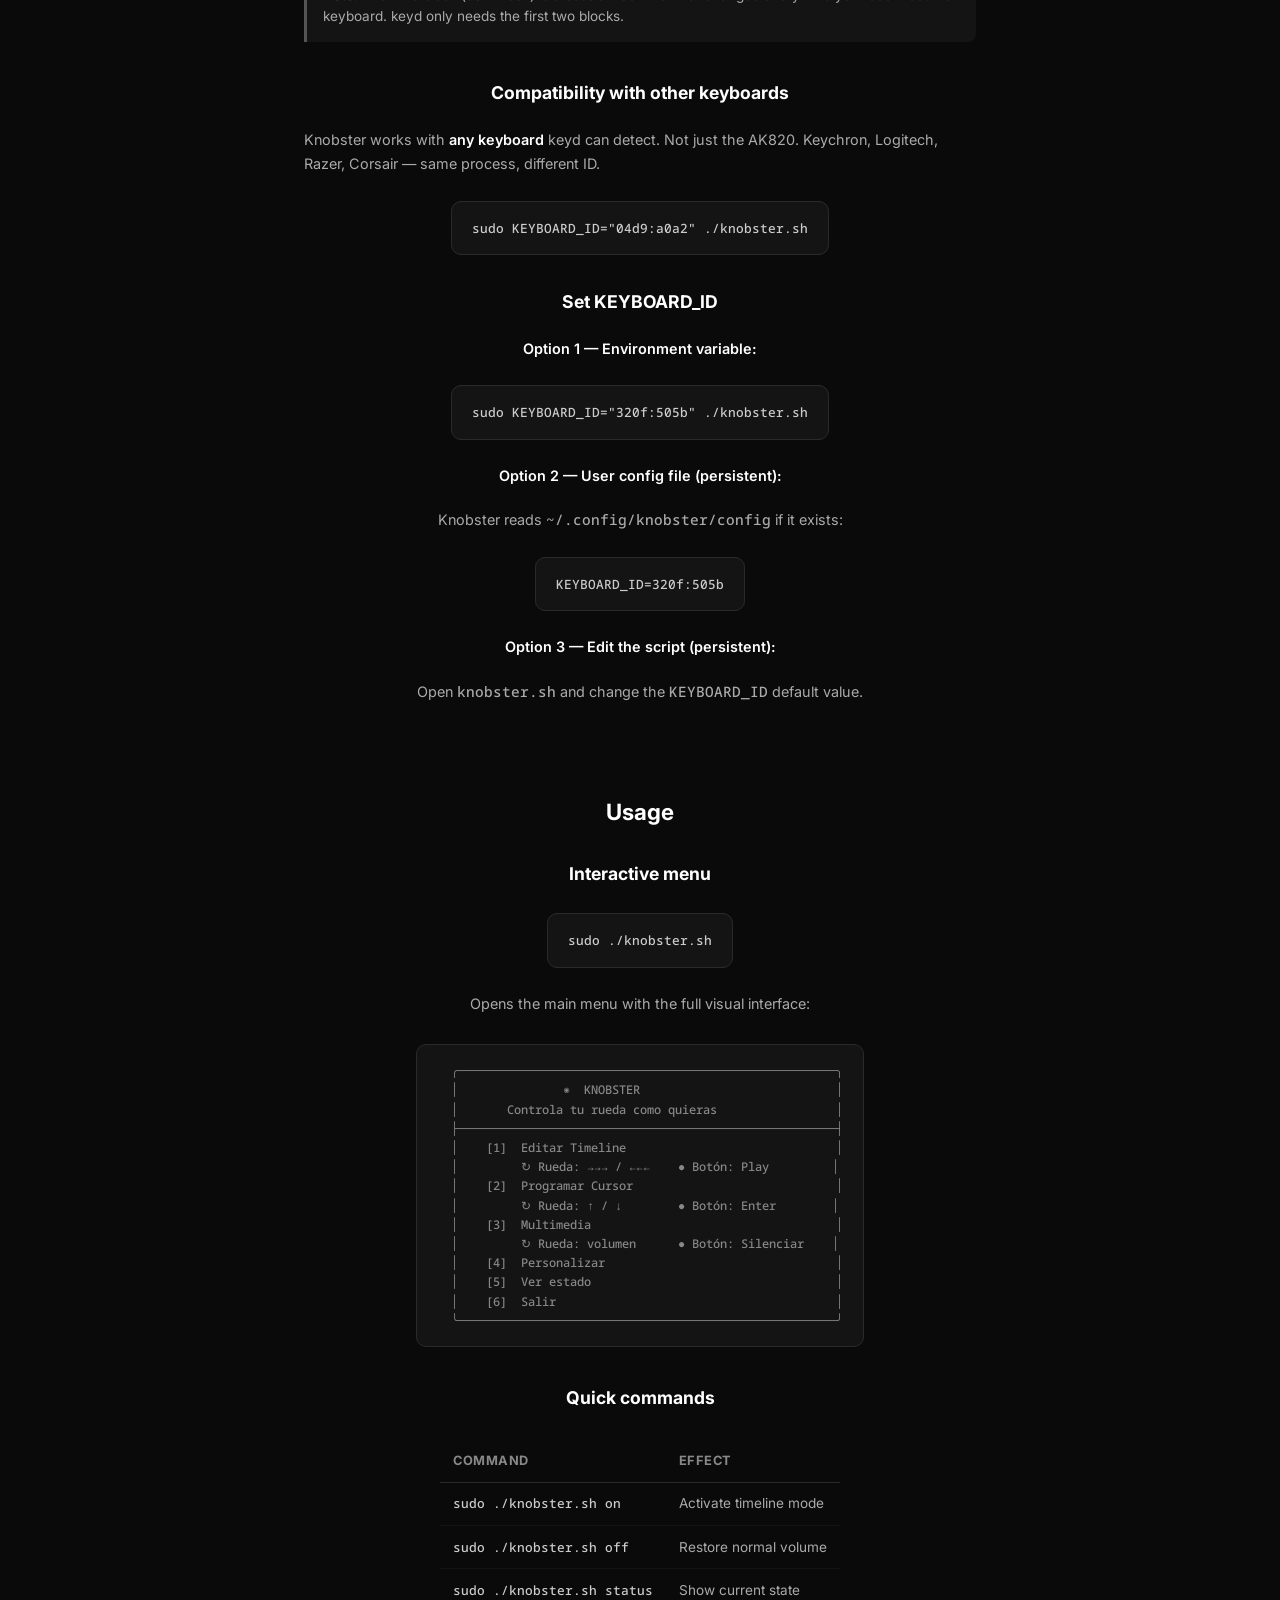
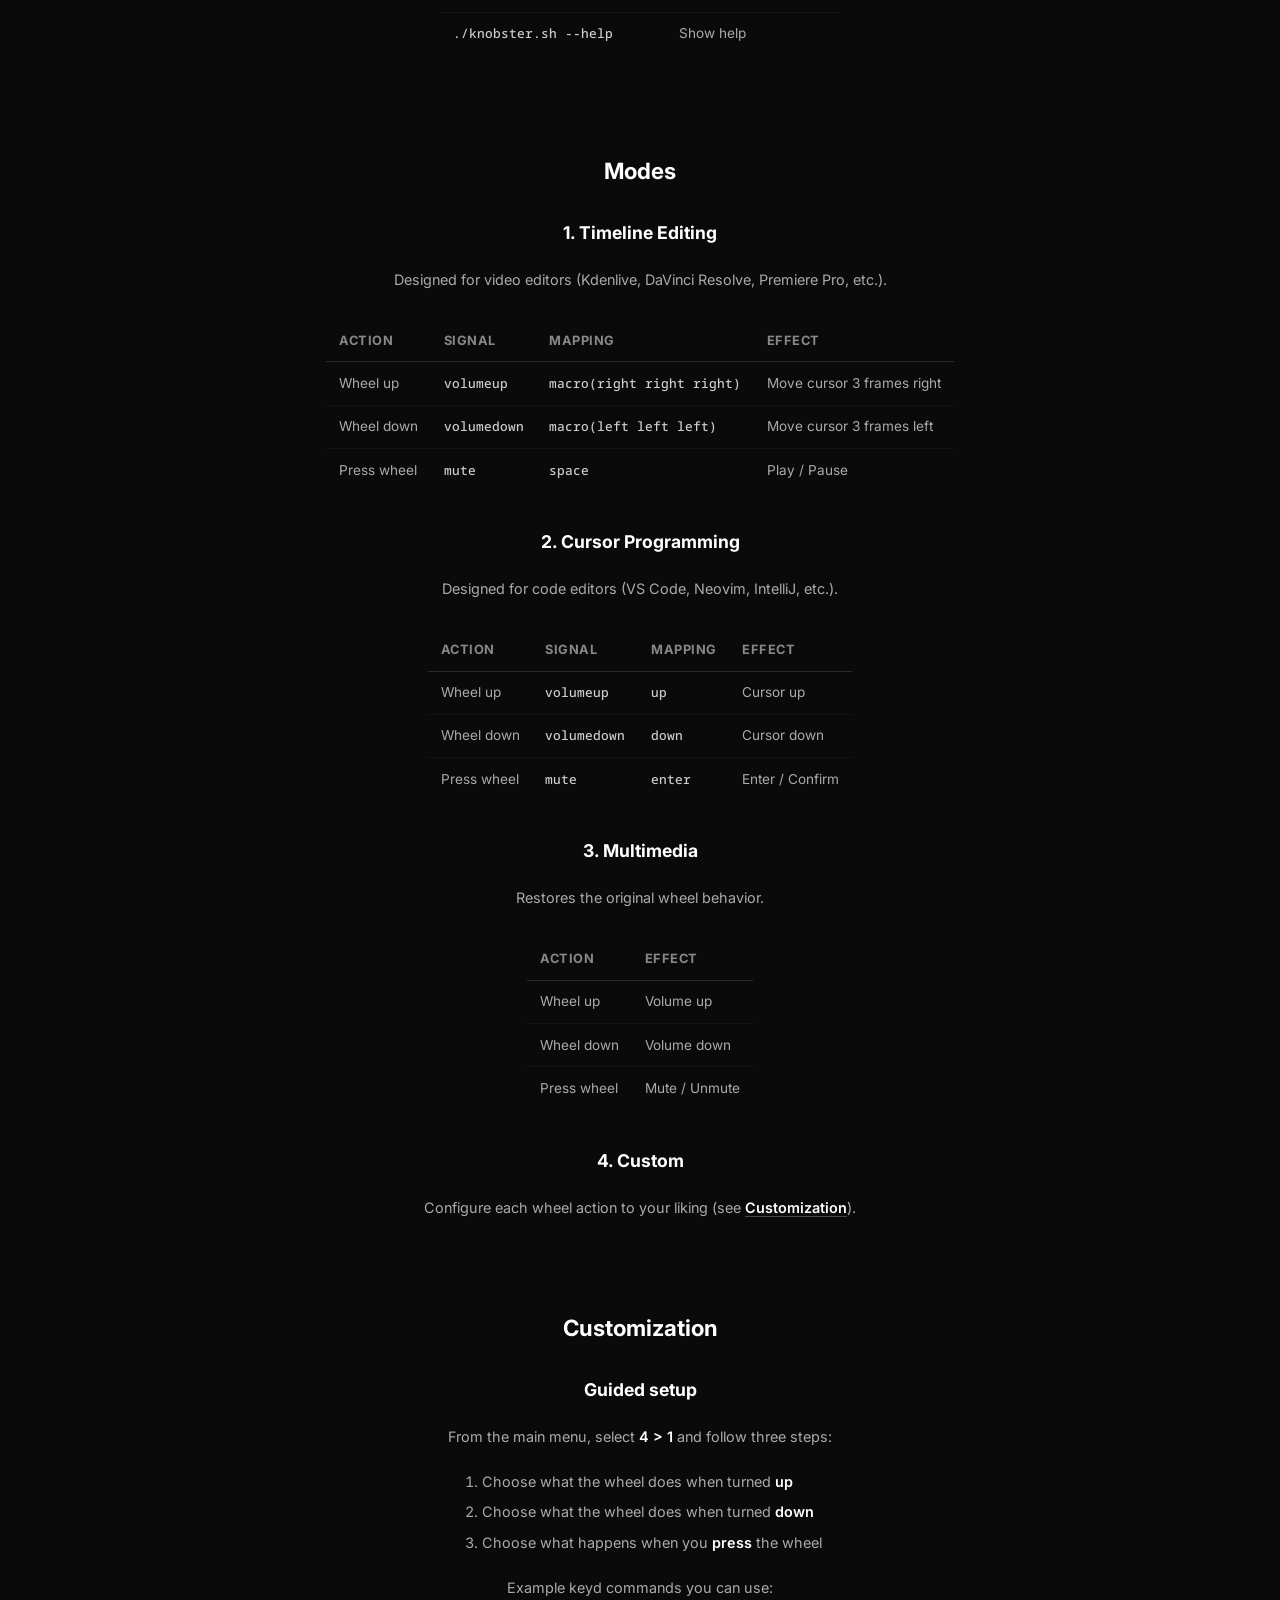
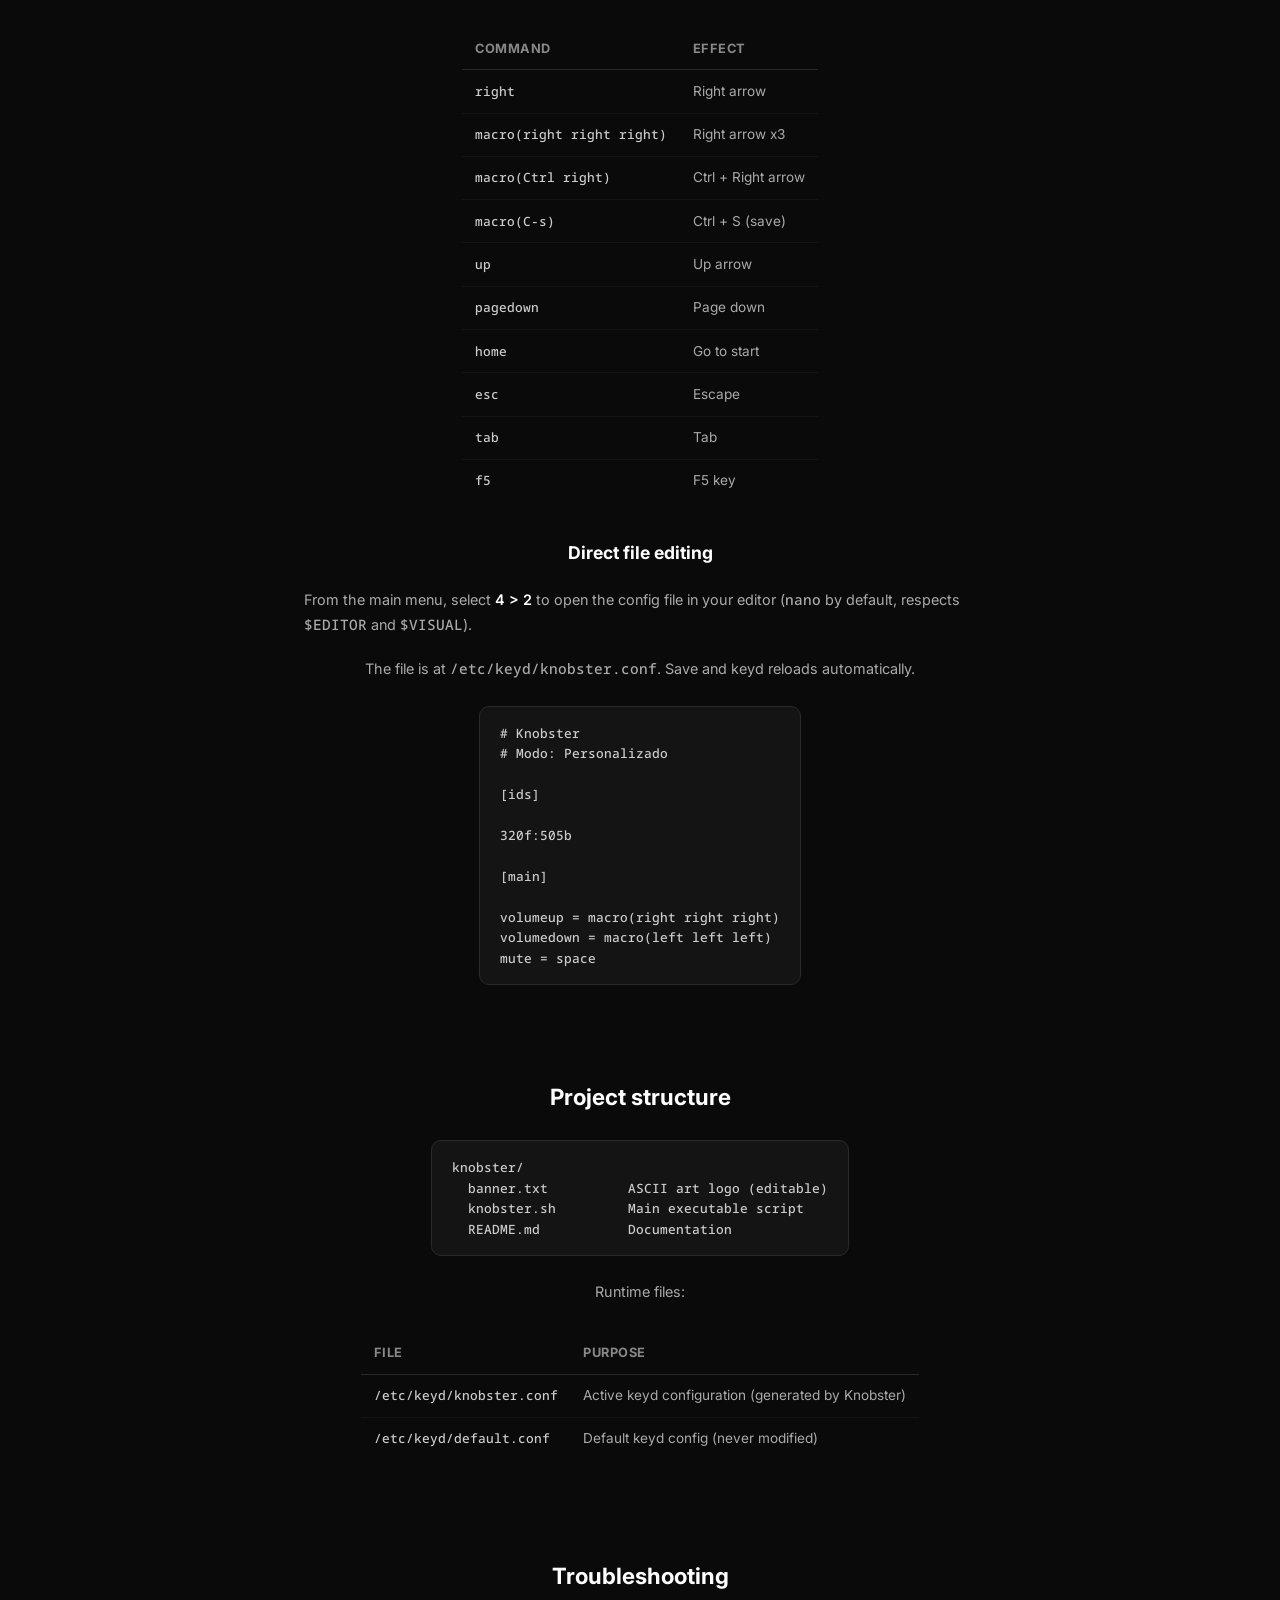
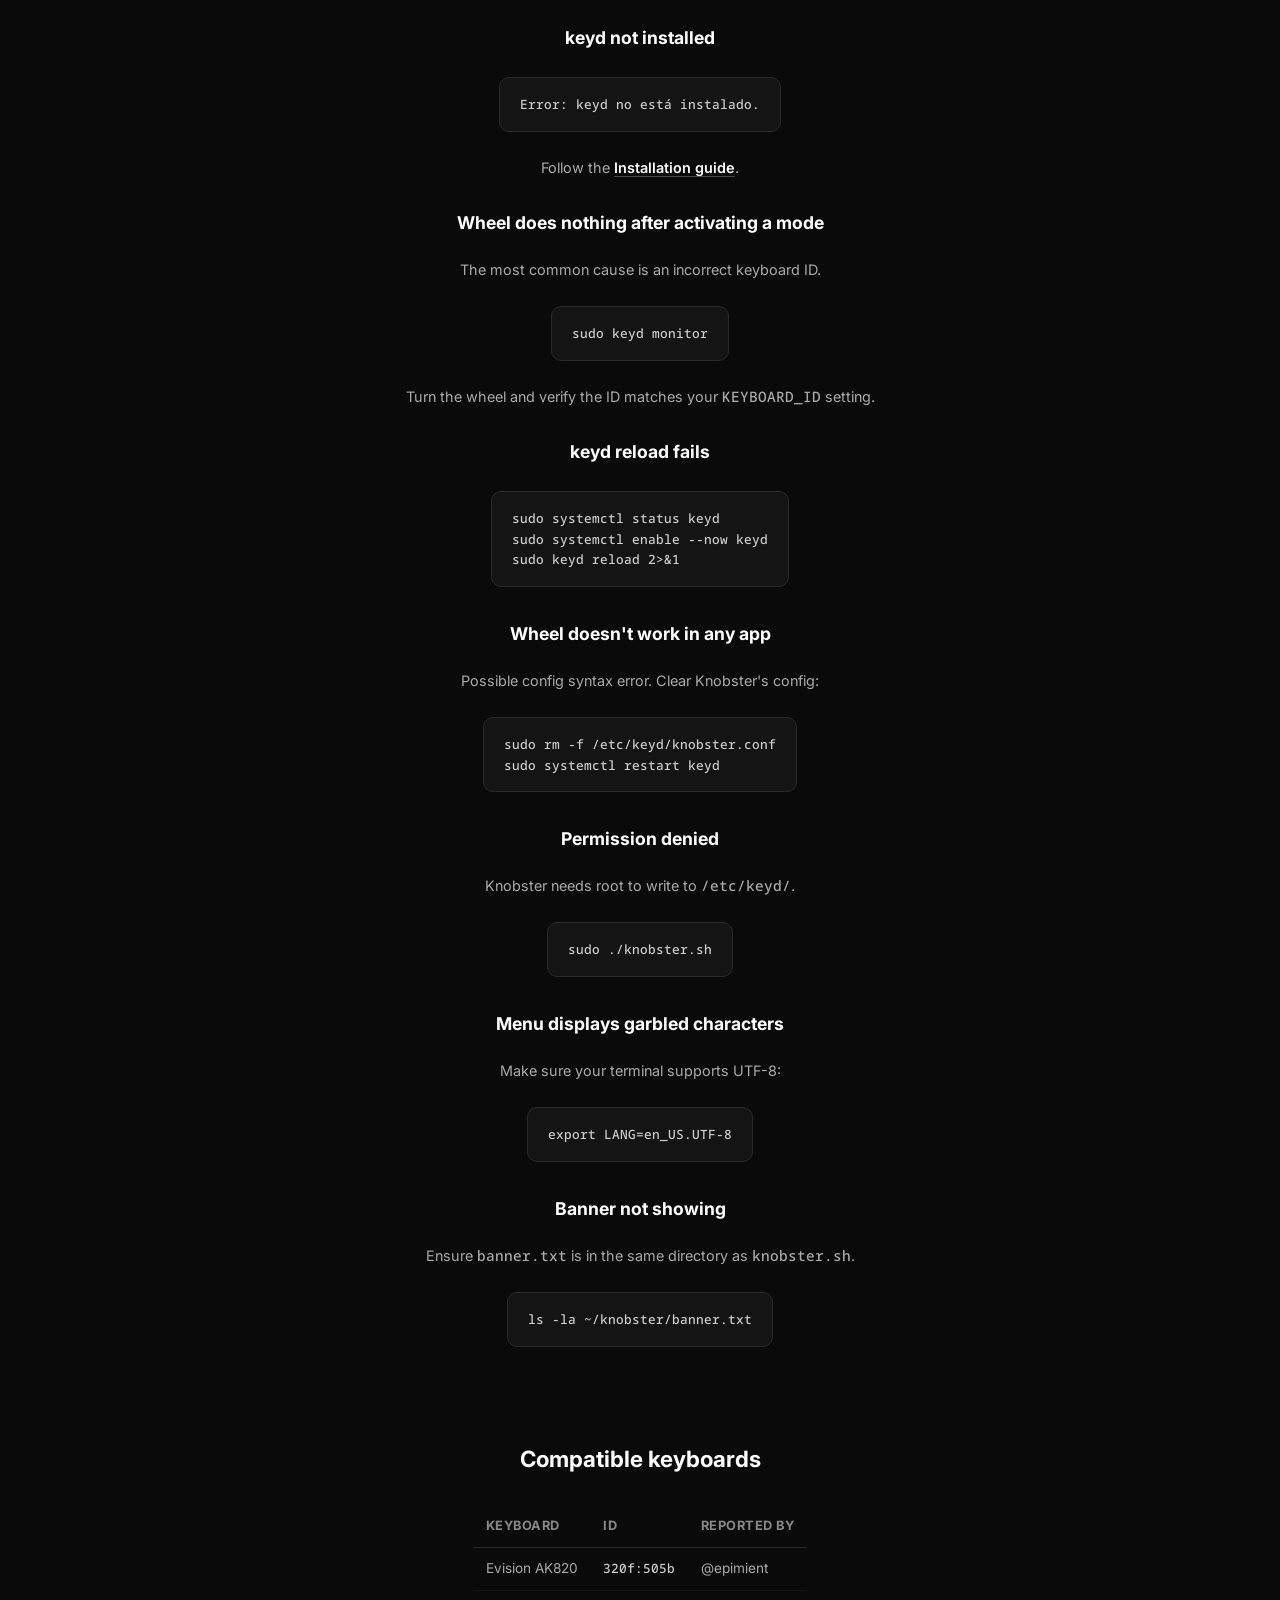
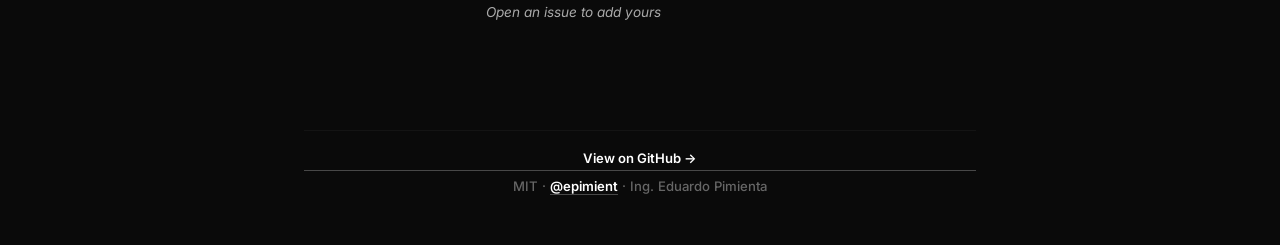
==== commit 9368ed1d: "Fix nav: only Docs on right side, add vercel.json for /docs routing" ====
--- a/docs.html
+++ b/docs.html
@@ -14,8 +14,9 @@
 <body class="docs-page">
 
   <nav class="nav">
-    <a href="/" class="nav-logo">Knobster</a>
     <div class="nav-links">
+      <a href="/" class="nav-link">Knobster</a>
+      <span class="nav-sep">/</span>
       <a href="/docs" class="nav-link active">Docs</a>
     </div>
   </nav>
--- a/css/style.css
+++ b/css/style.css
@@ -45,25 +45,14 @@
   max-width: 960px;
   display: flex;
   align-items: center;
-  justify-content: space-between;
+  justify-content: flex-end;
   padding: 1.25rem 1.5rem 0;
 }
 
-.nav-logo {
-  font-size: 1rem;
-  font-weight: 800;
-  letter-spacing: -.02em;
-  border-bottom: none;
-}
-
-.nav-logo:hover {
-  border-bottom: none;
-  opacity: .8;
-}
-
 .nav-links {
   display: flex;
-  gap: .25rem;
+  align-items: center;
+  gap: .1rem;
 }
 
 .nav-link {
@@ -85,6 +74,14 @@
 .nav-link.active {
   color: #fff;
   background: #141414;
+}
+
+.nav-sep {
+  color: #333;
+  font-family: 'Noto Sans Mono', monospace;
+  font-size: .75rem;
+  font-weight: 500;
+  padding: 0 .1rem;
 }
 
 /* ─── Landing page ─── */
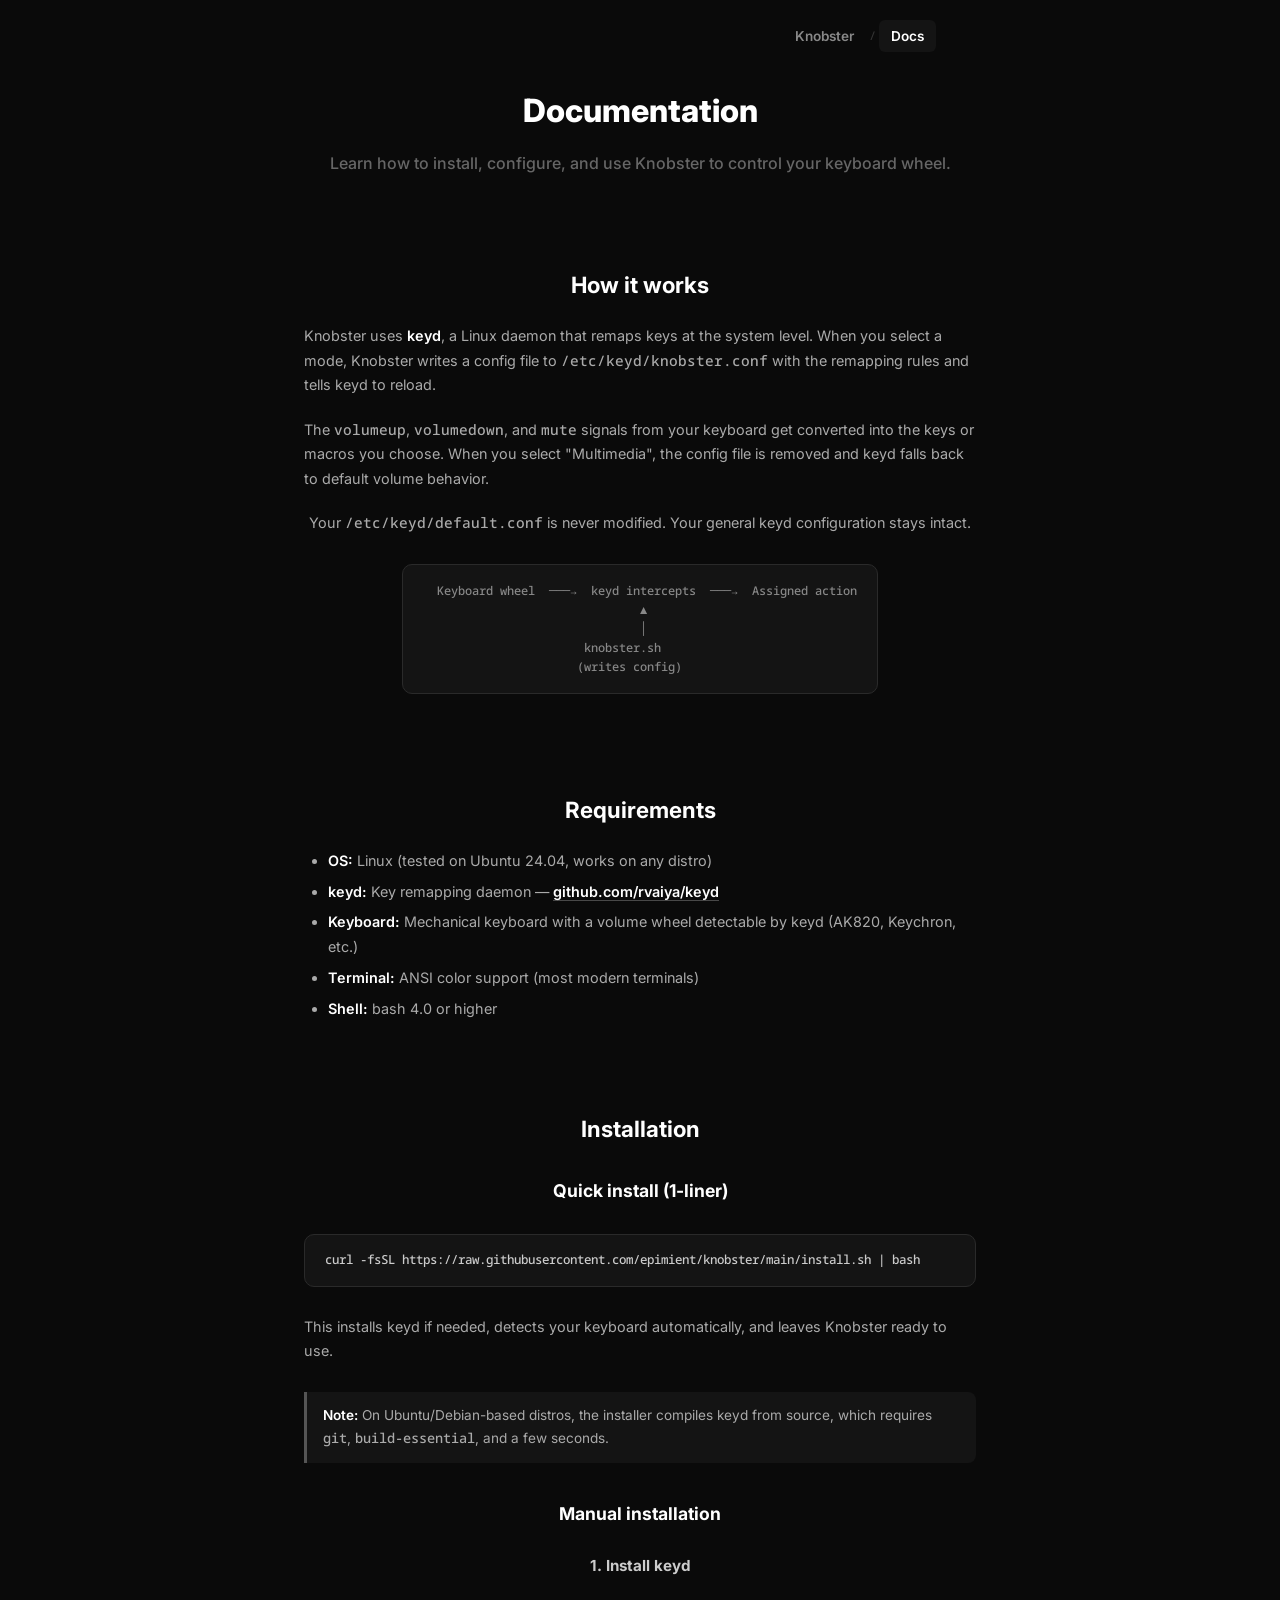
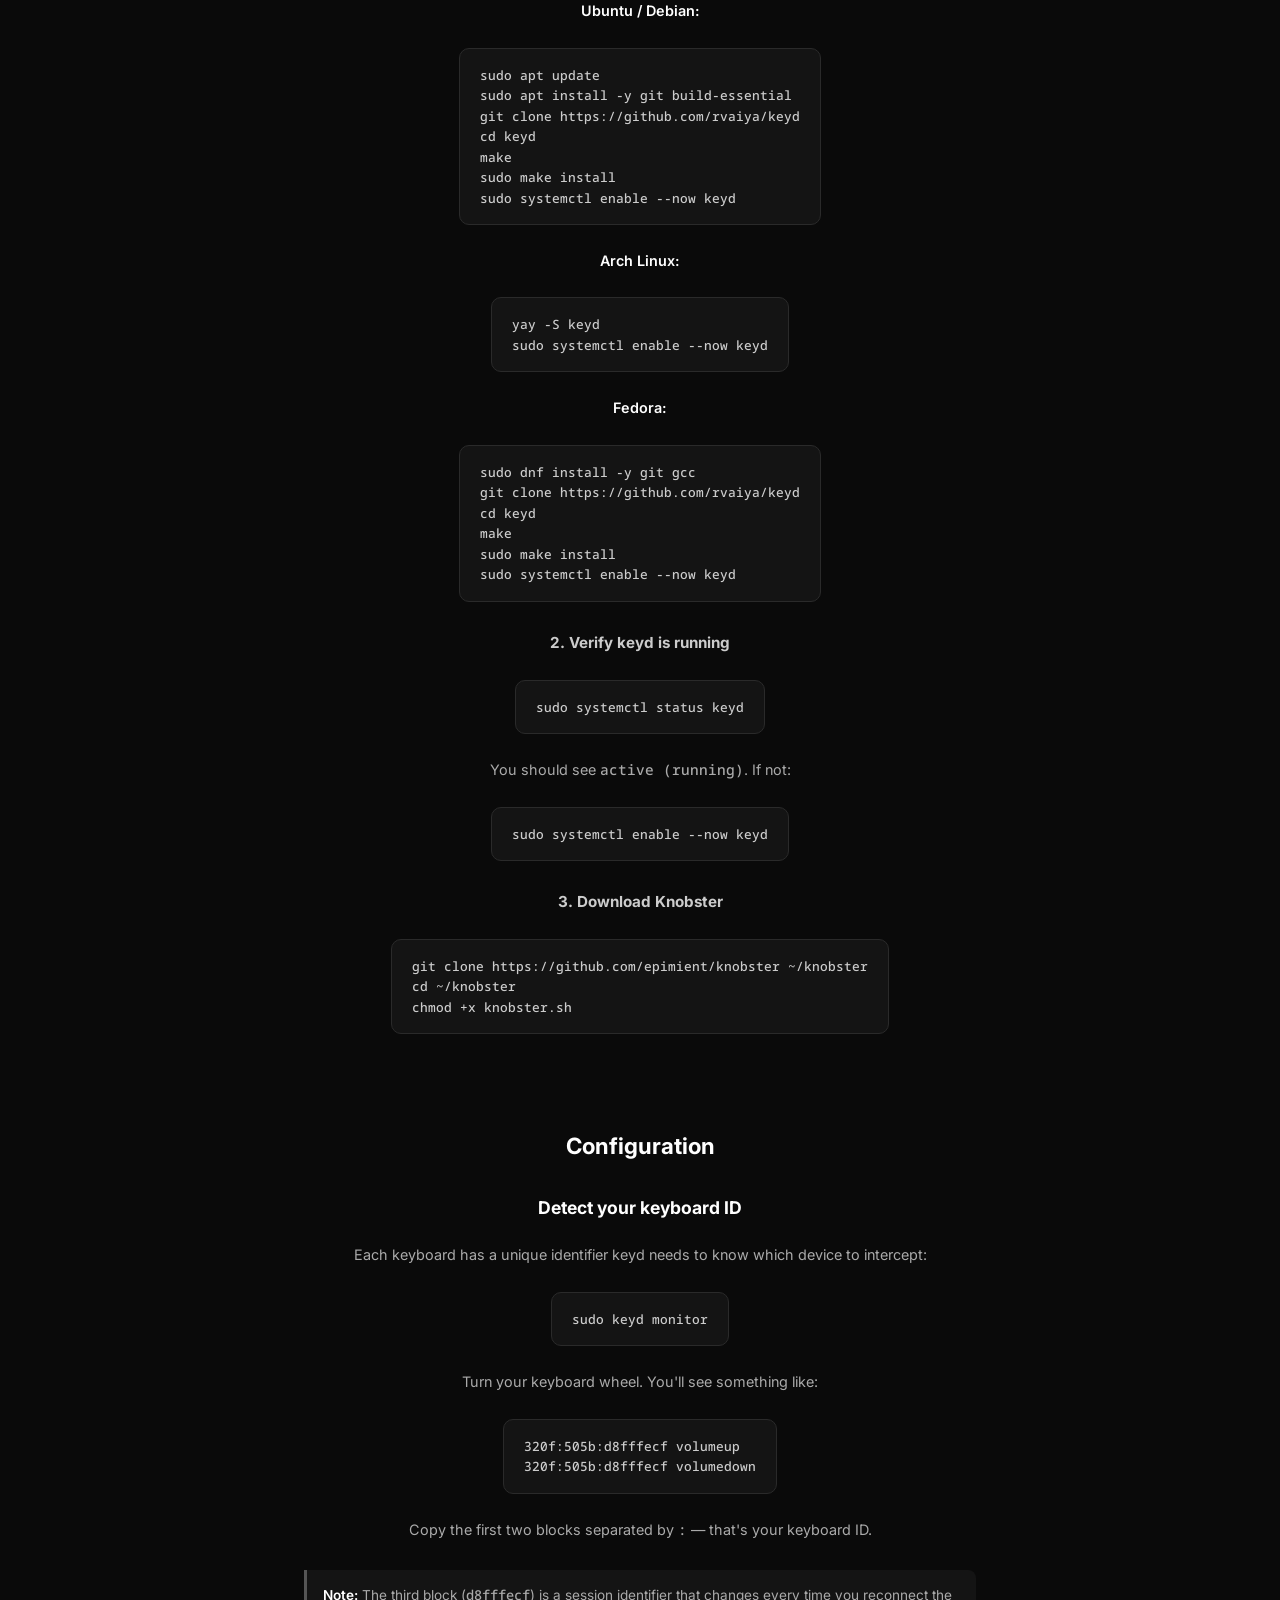
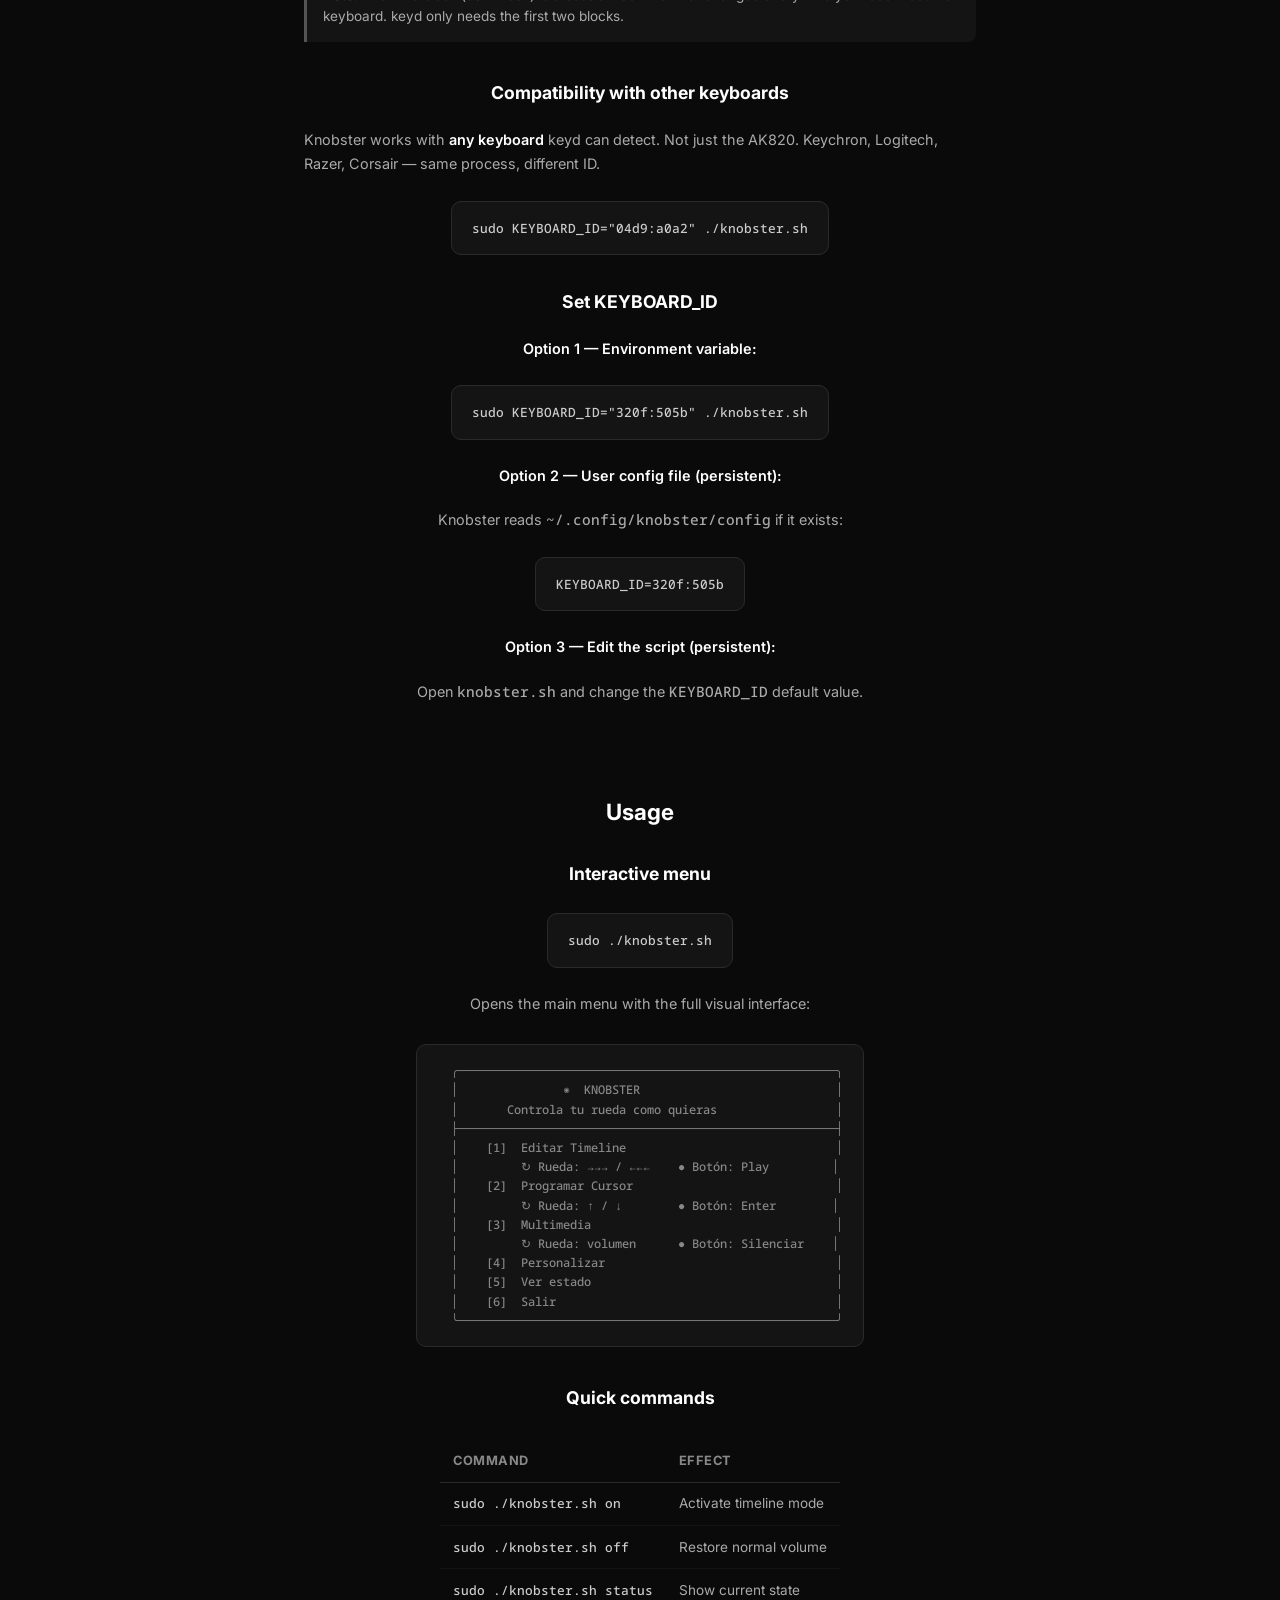
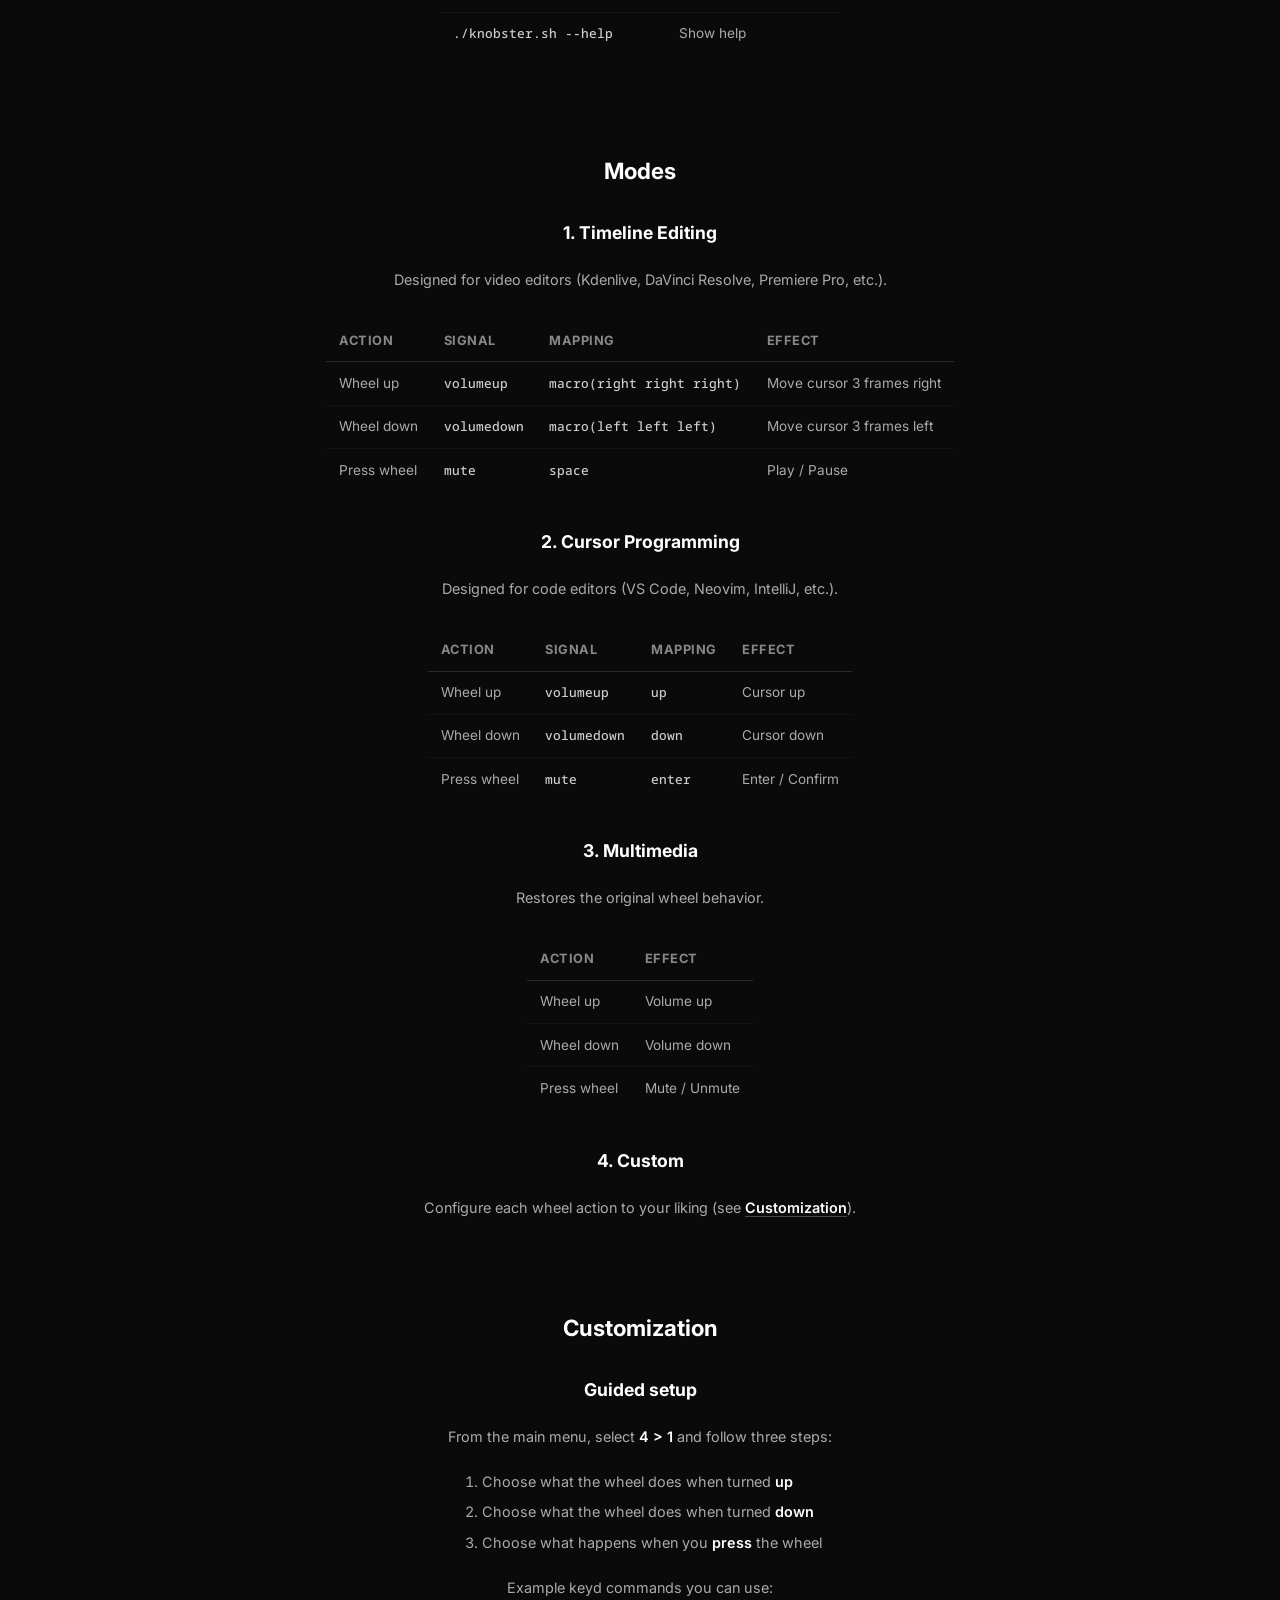
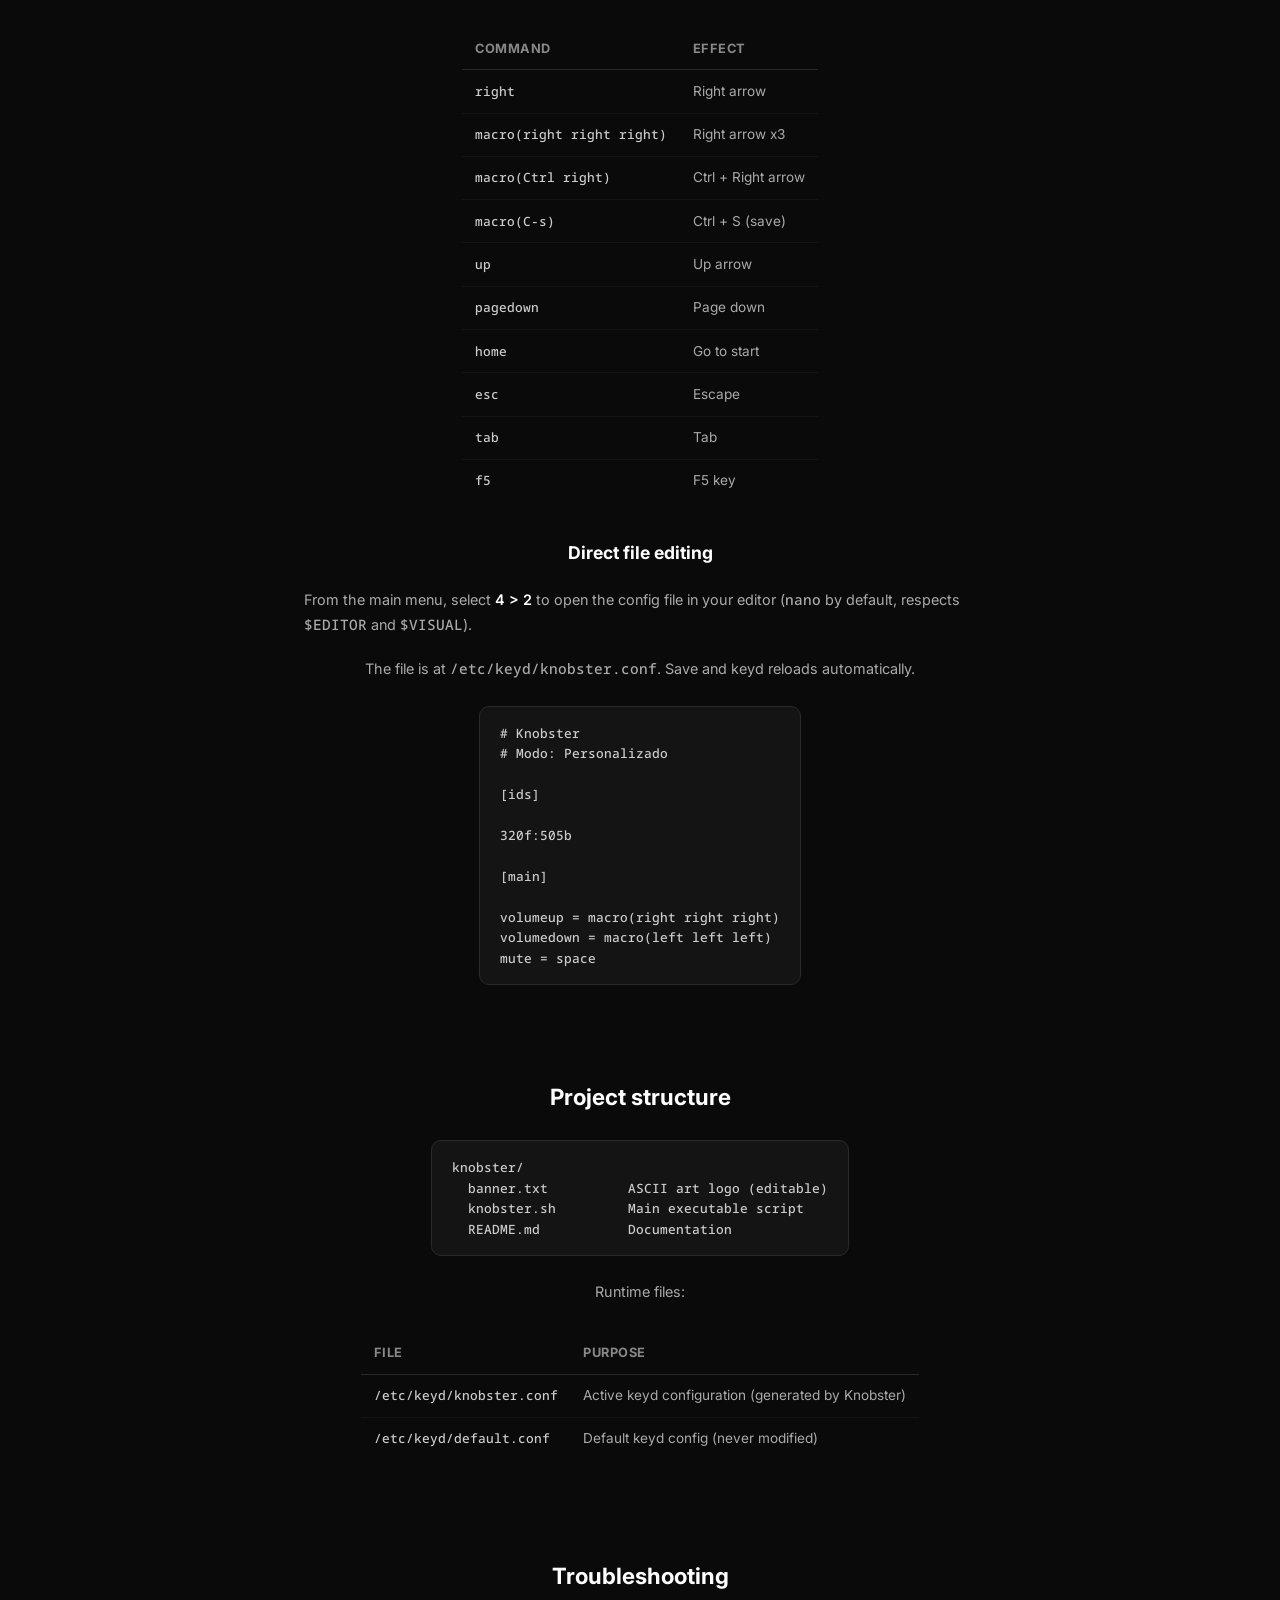
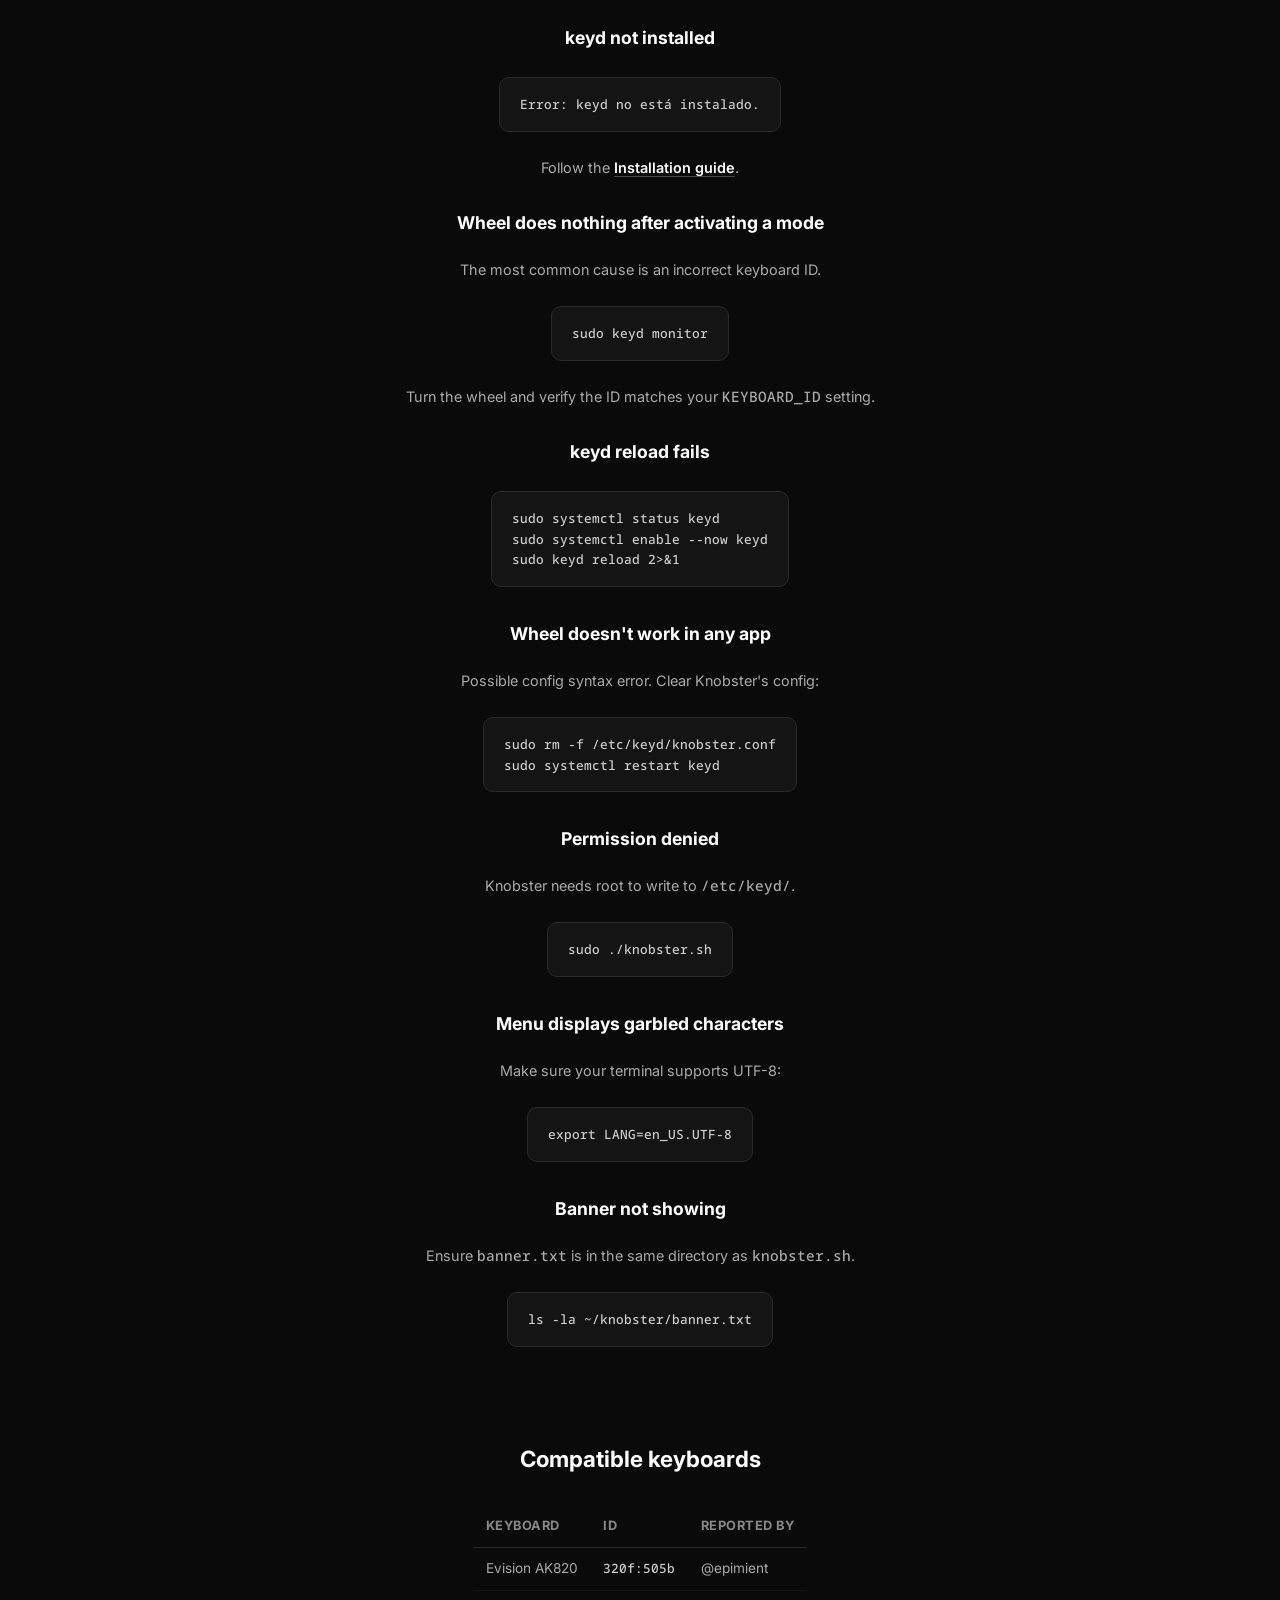
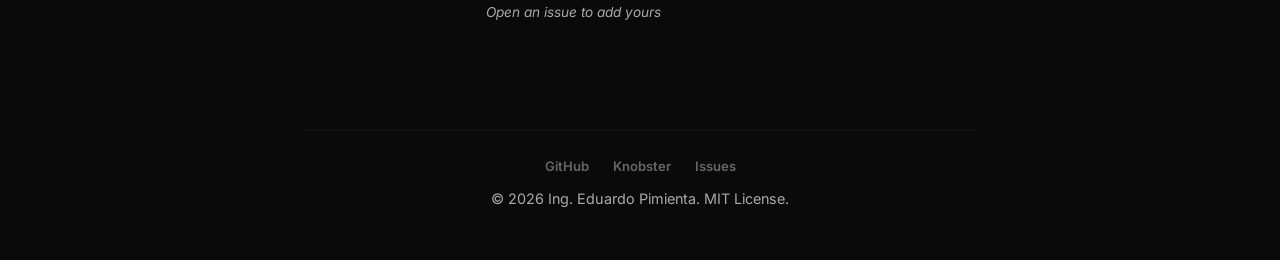
==== commit 614d99b3: "Professional footer with copyright, author name, and nav links" ====
--- a/docs.html
+++ b/docs.html
@@ -394,8 +394,14 @@
     <hr>
 
     <footer>
-      <a href="https://github.com/epimient/knobster">View on GitHub →</a>
-      <span>MIT · <a href="https://github.com/epimient">@epimient</a> · Ing. Eduardo Pimienta</span>
+      <p class="footer-links">
+        <a href="https://github.com/epimient/knobster">GitHub</a>
+        <a href="/">Knobster</a>
+        <a href="https://github.com/epimient/knobster/issues">Issues</a>
+      </p>
+      <p class="footer-copy">
+        &copy; 2026 Ing. Eduardo Pimienta. MIT License.
+      </p>
     </footer>
 
   </main>
--- a/css/style.css
+++ b/css/style.css
@@ -258,18 +258,40 @@
 footer {
   width: 100%;
   text-align: center;
-  padding-top: 1rem;
+  padding-top: 1.25rem;
   border-top: 1.5px solid #141414;
+  display: flex;
+  flex-direction: column;
+  gap: .35rem;
+}
+
+.footer-links {
+  display: flex;
+  justify-content: center;
+  gap: .5rem;
+  flex-wrap: wrap;
+}
+
+.footer-links a {
   font-size: .82rem;
+  font-weight: 600;
   color: #666;
-  font-weight: 500;
-  display: flex;
-  flex-direction: column;
-  gap: .25rem;
-}
-
-footer a {
-  font-weight: 700;
+  border-bottom: none;
+  padding: .25rem .5rem;
+  border-radius: 6px;
+  transition: all .12s;
+}
+
+.footer-links a:hover {
+  color: #fff;
+  background: #141414;
+  border-bottom: none;
+}
+
+.footer-copy {
+  font-size: .75rem;
+  font-weight: 400;
+  color: #444;
 }
 
 /* ═══════════════════════════════════════════════
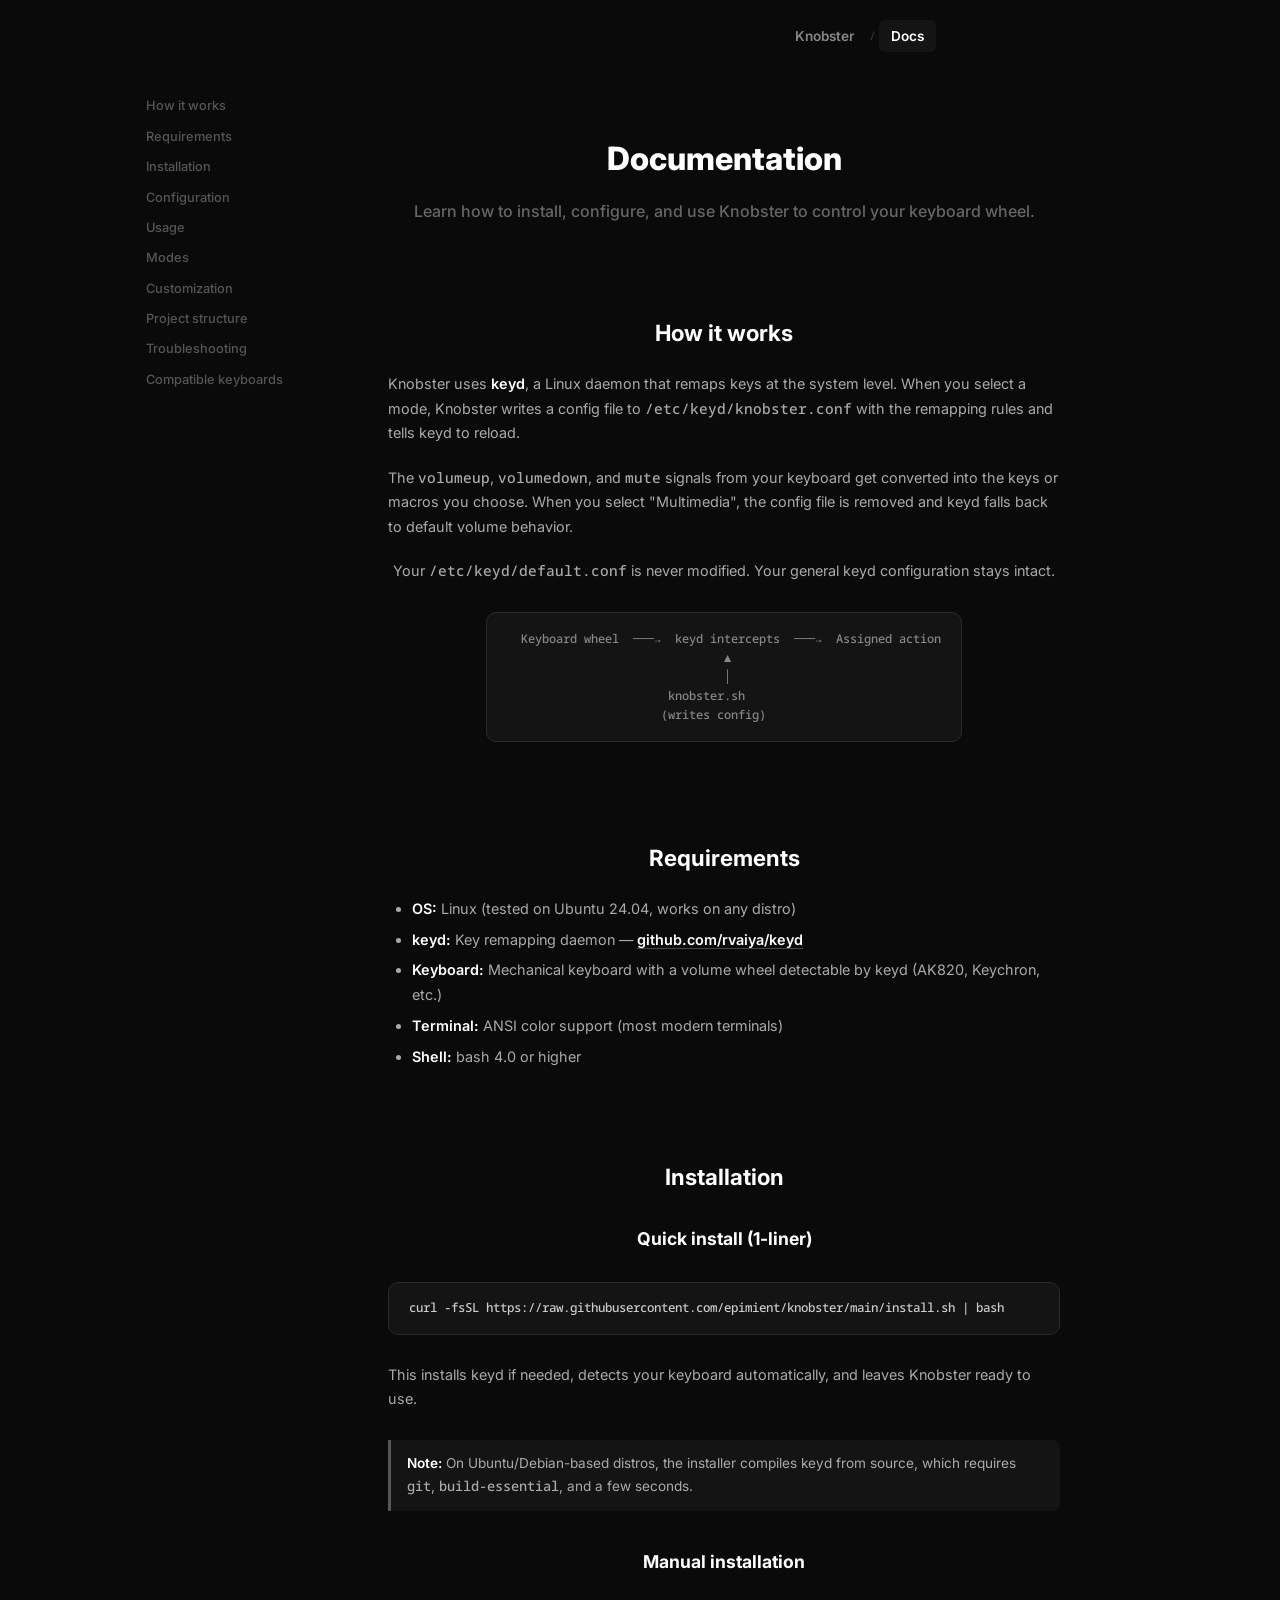
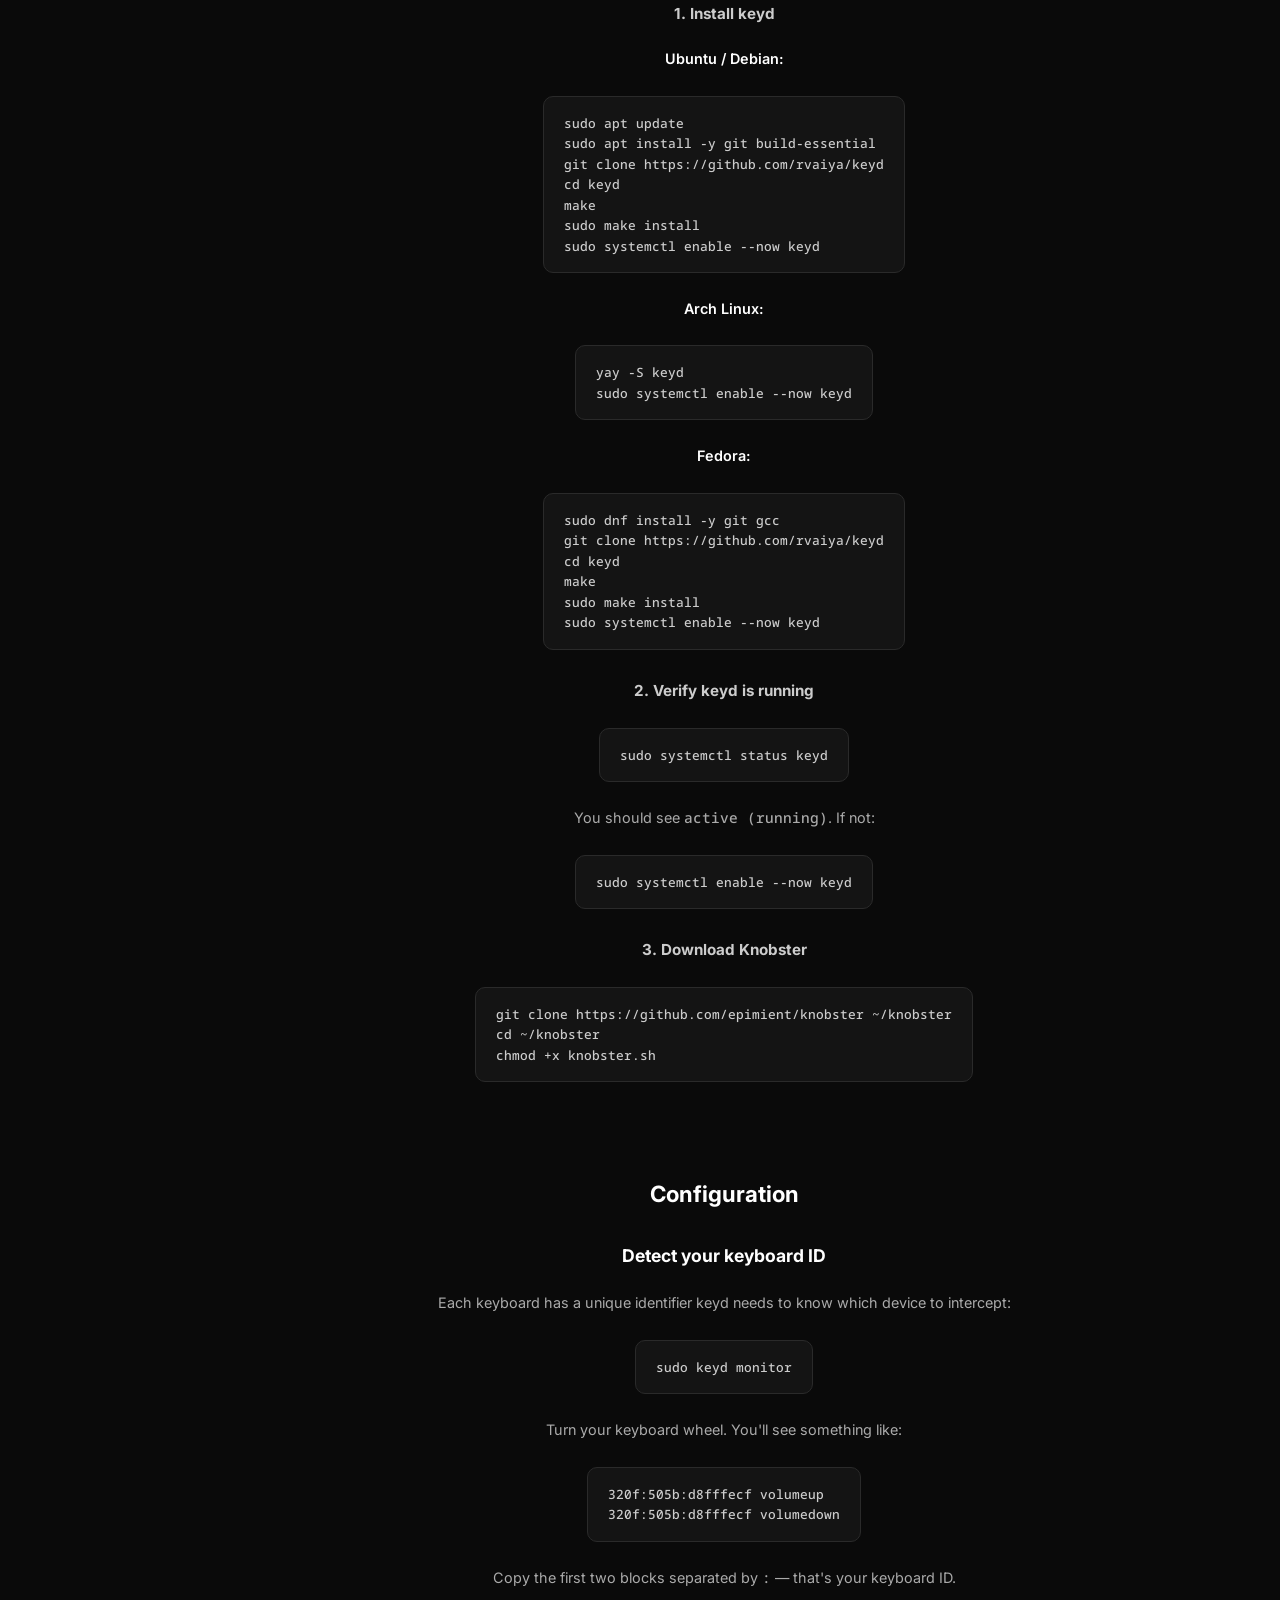
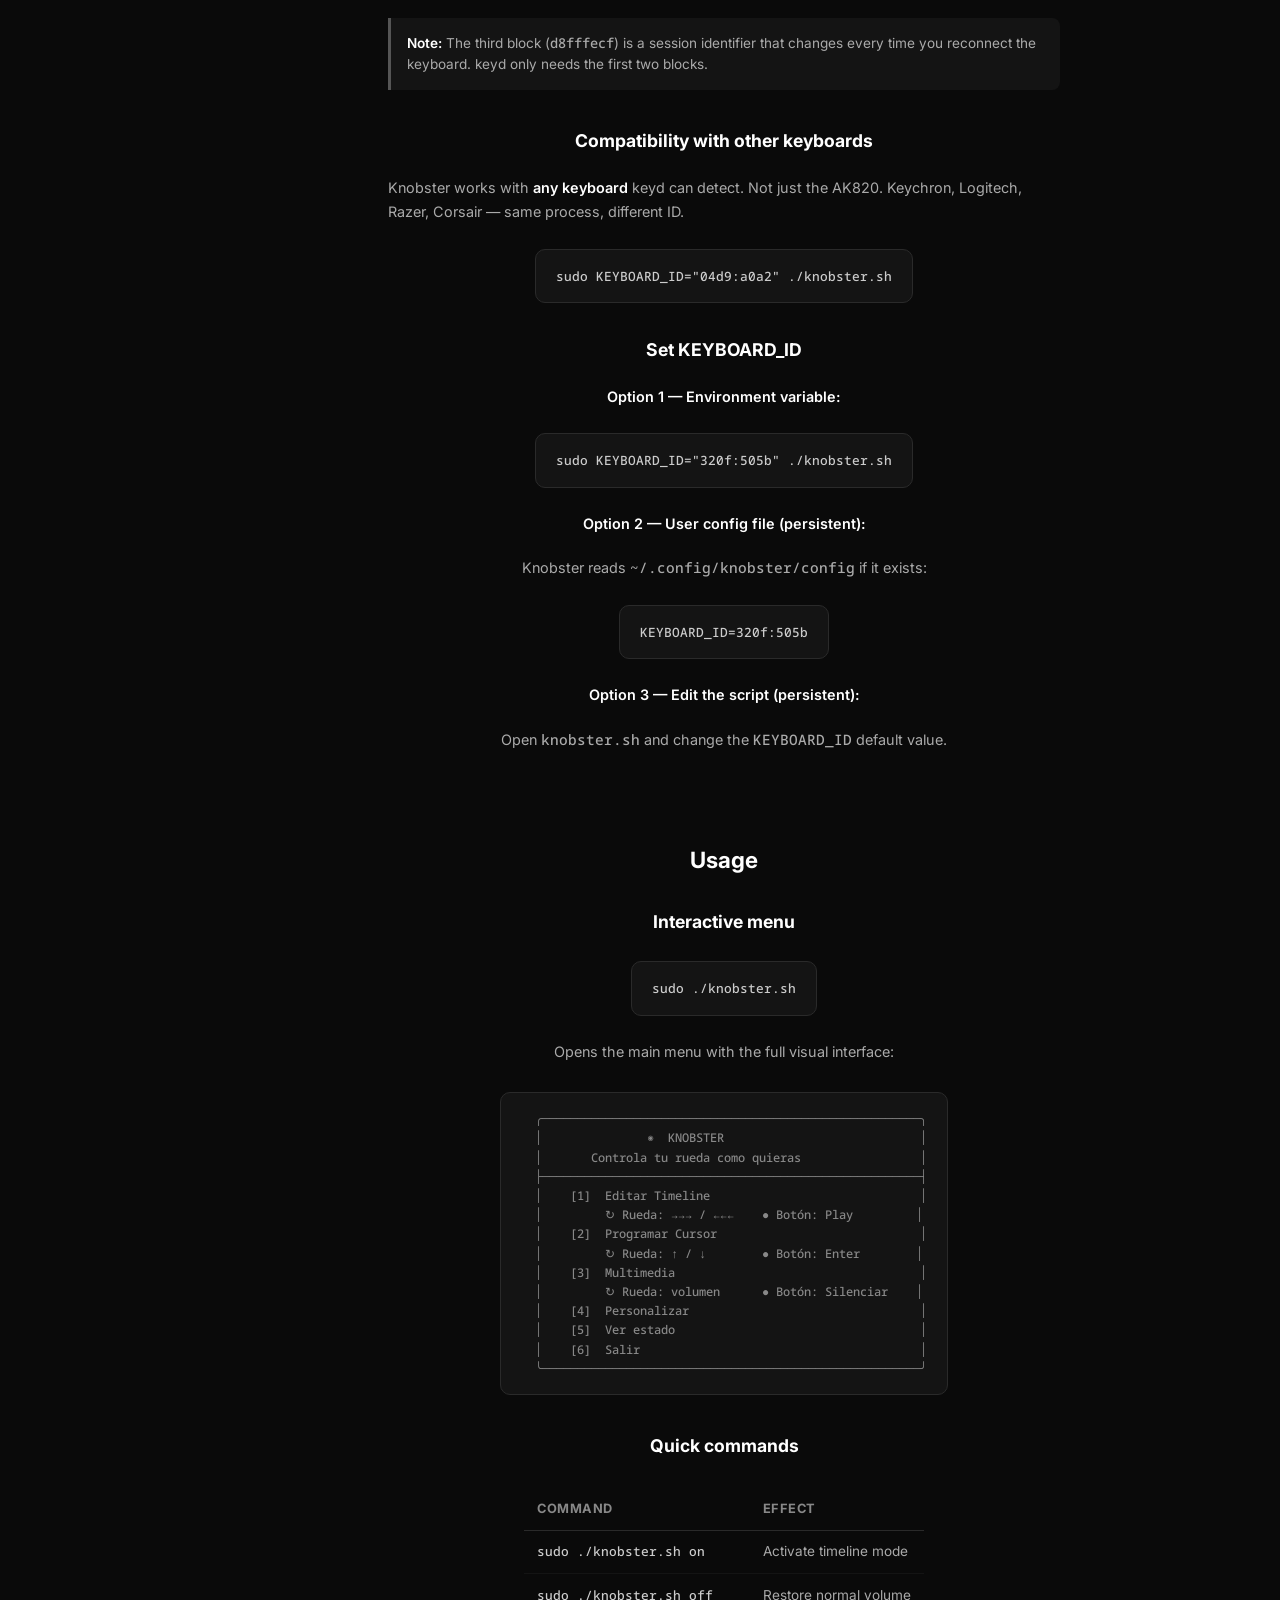
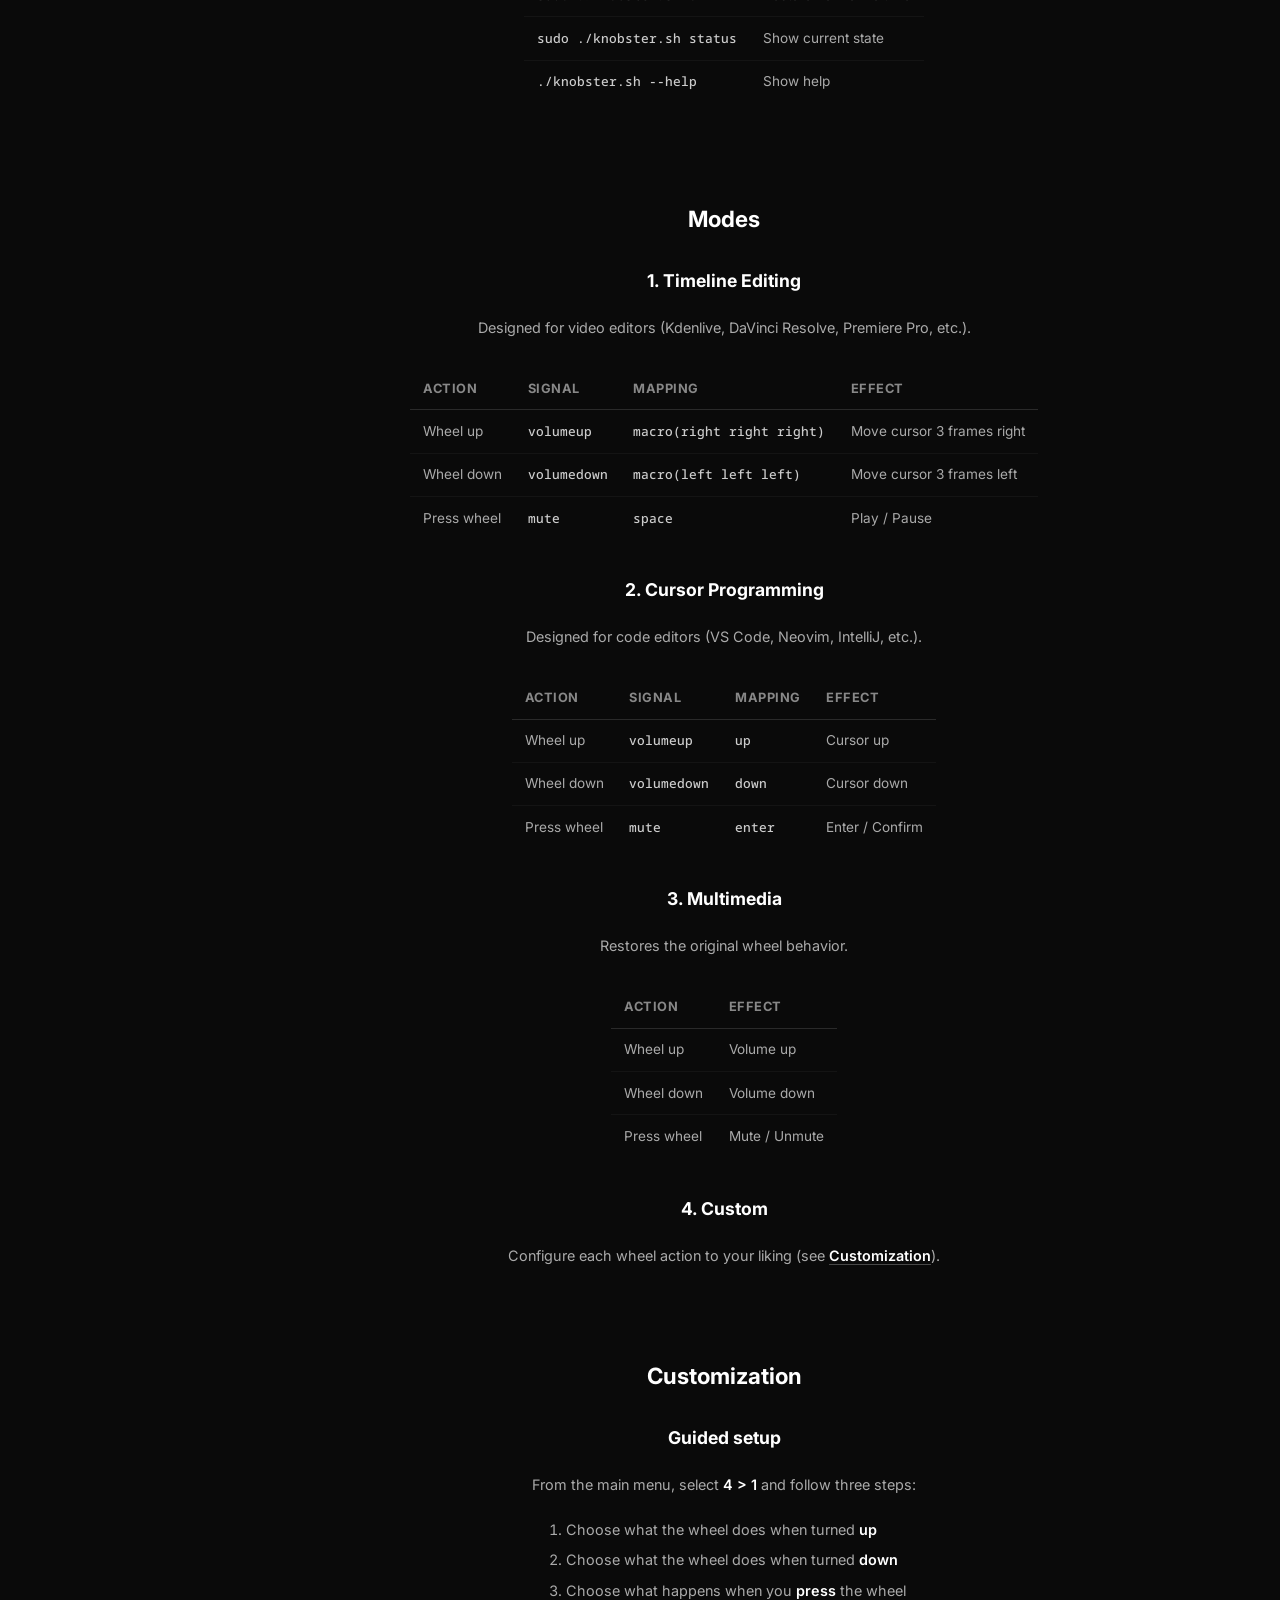
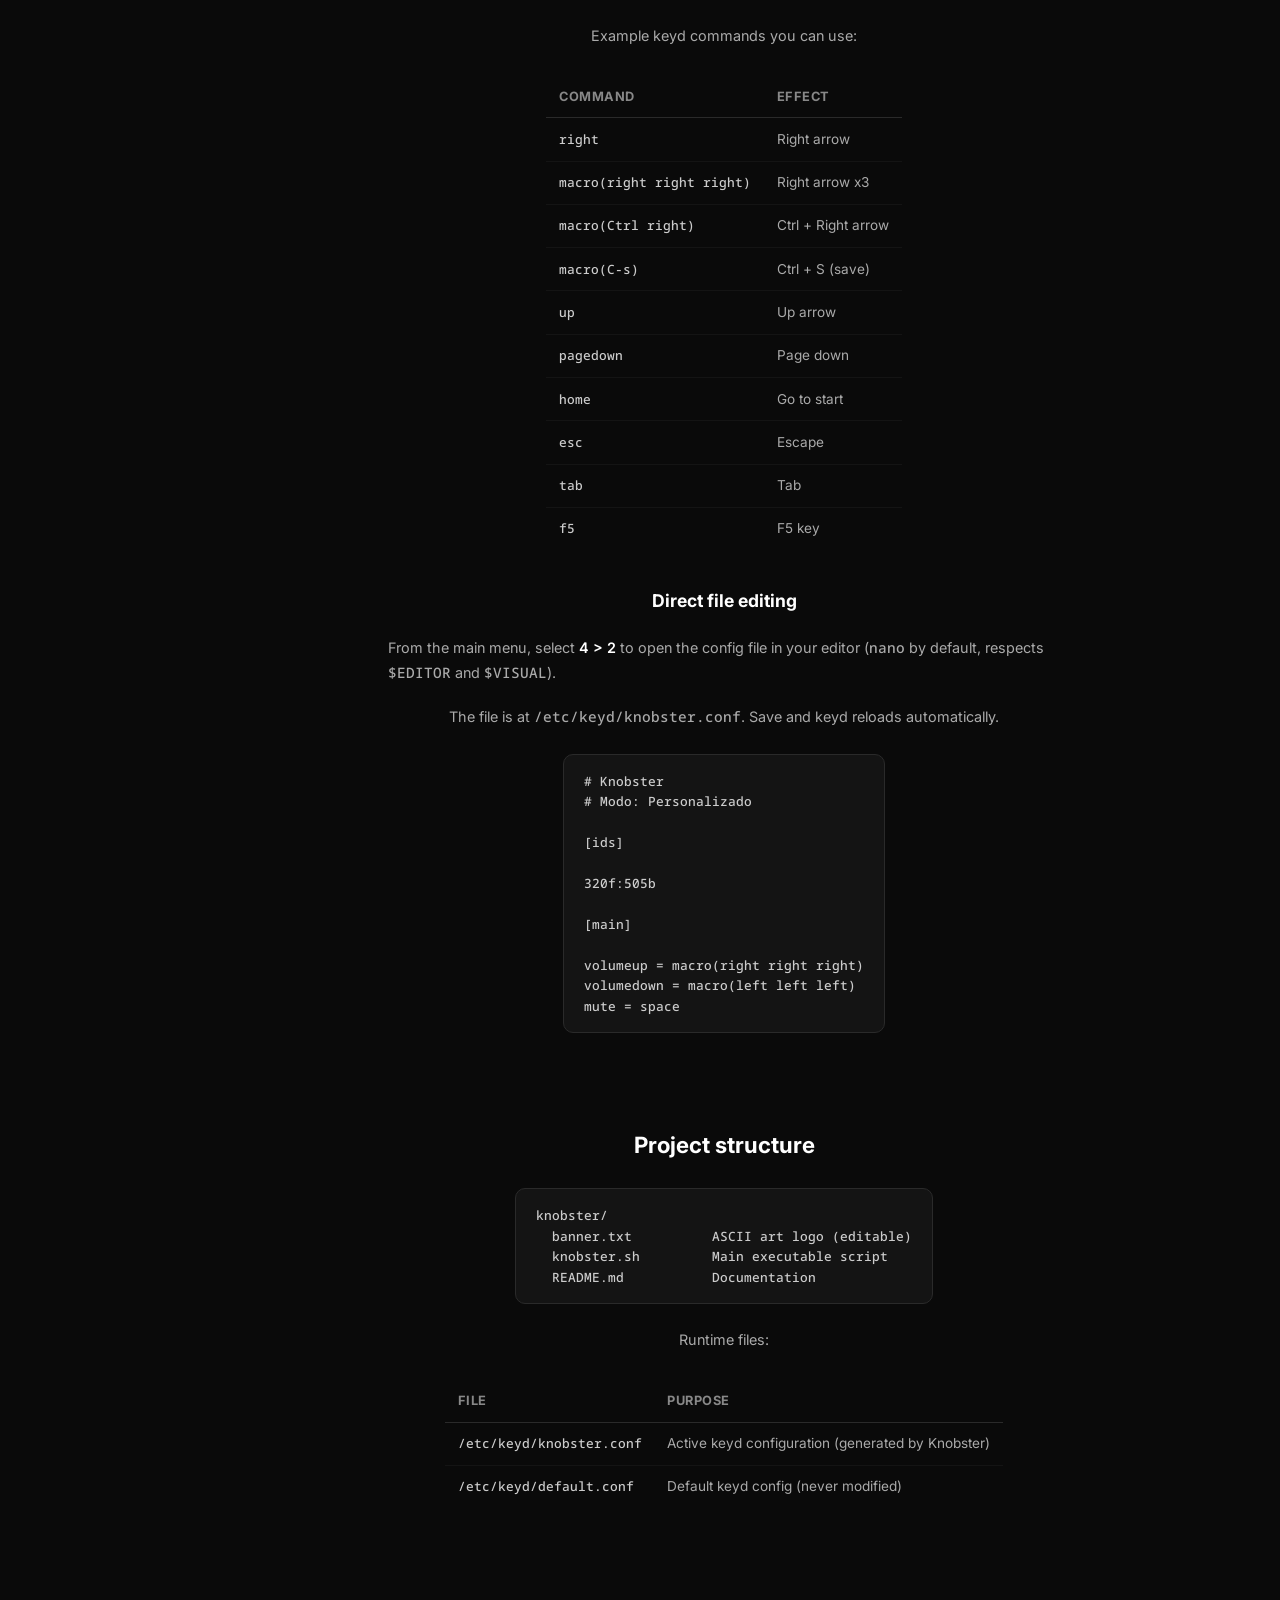
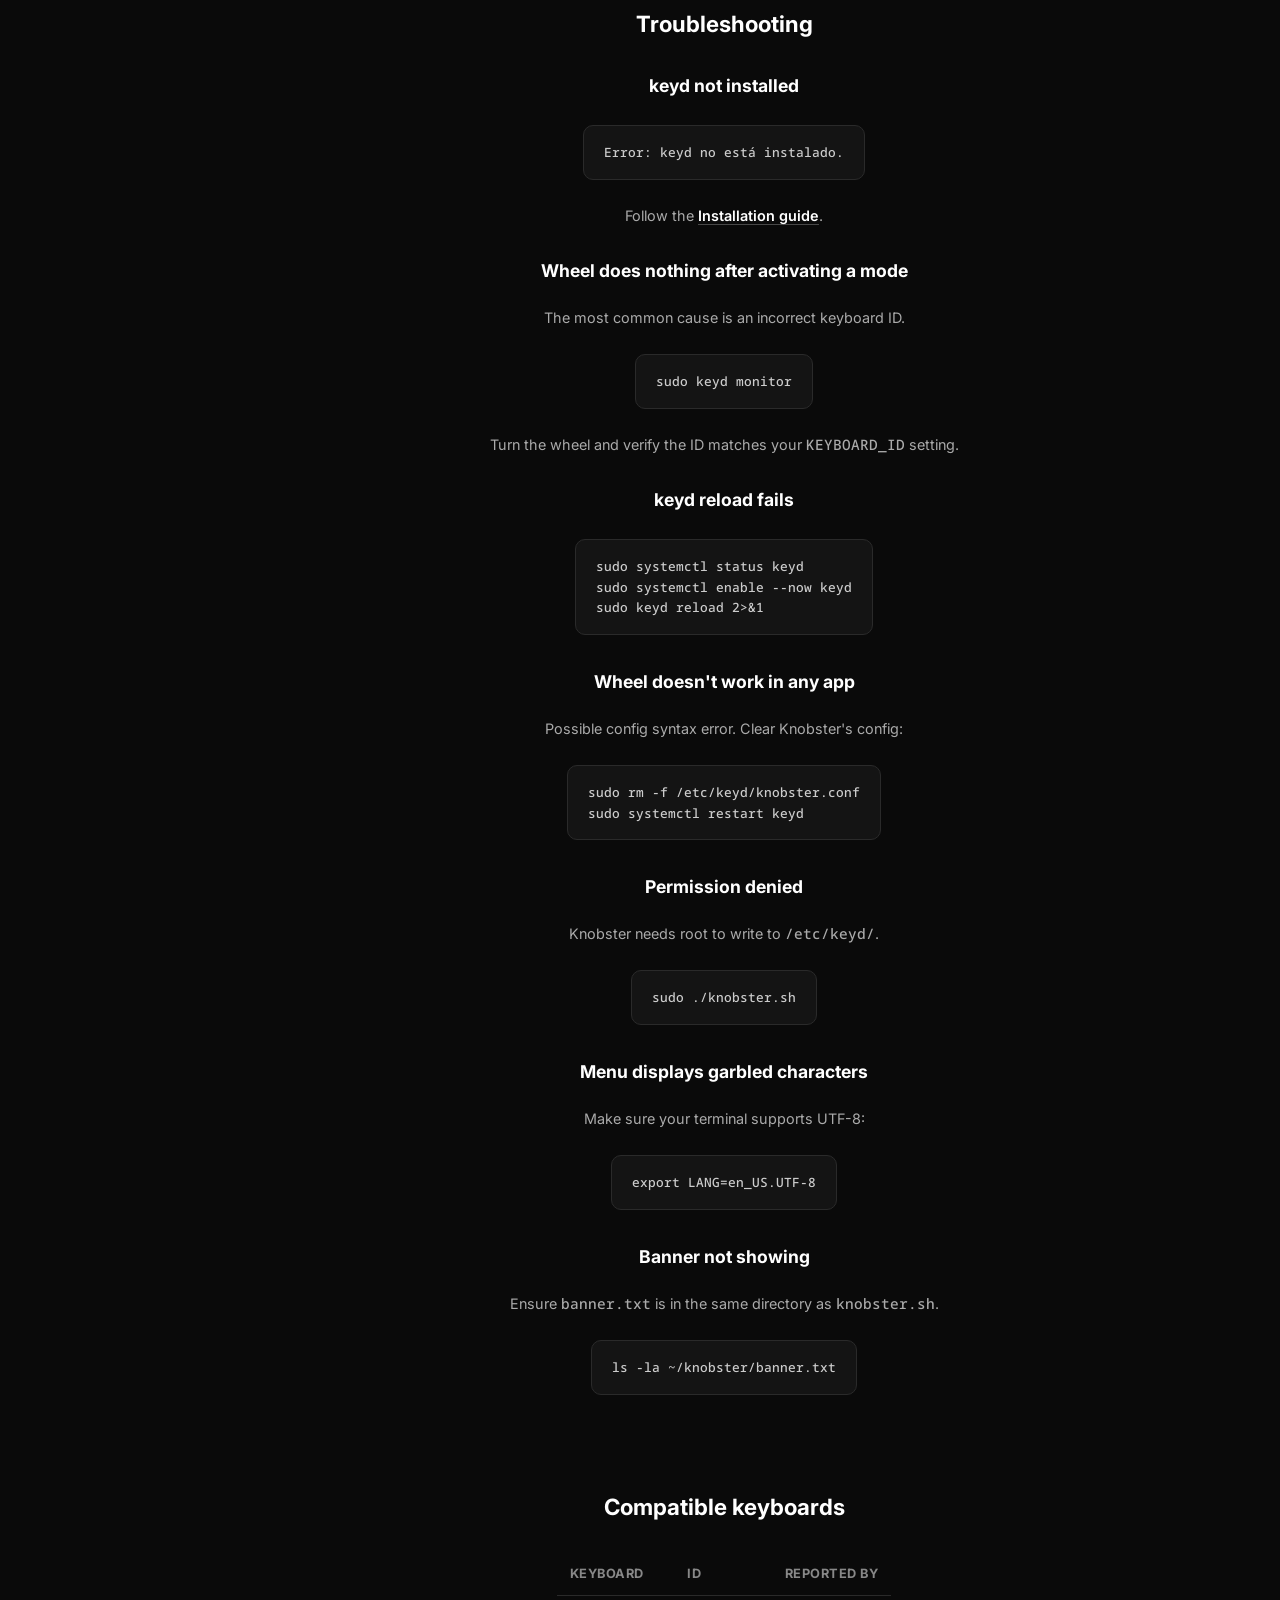
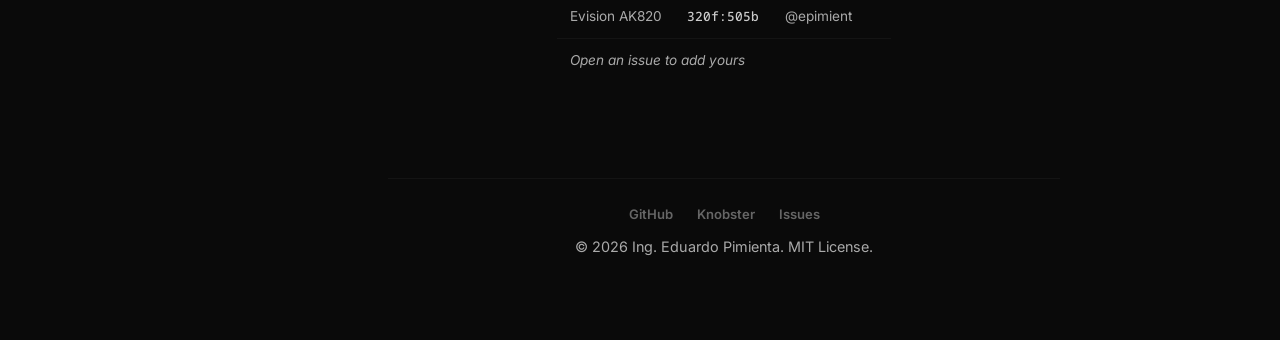
==== commit 35563104: "Add left sidebar navigation to docs page" ====
--- a/docs.html
+++ b/docs.html
@@ -21,154 +21,171 @@
     </div>
   </nav>
 
-  <main class="docs-content">
-
-    <h1>Documentation</h1>
-    <p class="docs-subtitle">Learn how to install, configure, and use Knobster to control your keyboard wheel.</p>
-
-    <hr>
-
-    <h2>How it works</h2>
-    <p>Knobster uses <strong>keyd</strong>, a Linux daemon that remaps keys at the system level. When you select a mode, Knobster writes a config file to <code>/etc/keyd/knobster.conf</code> with the remapping rules and tells keyd to reload.</p>
-    <p>The <code>volumeup</code>, <code>volumedown</code>, and <code>mute</code> signals from your keyboard get converted into the keys or macros you choose. When you select "Multimedia", the config file is removed and keyd falls back to default volume behavior.</p>
-    <p>Your <code>/etc/keyd/default.conf</code> is never modified. Your general keyd configuration stays intact.</p>
-
-    <div class="diagram">
-      <pre>  Keyboard wheel  ───→  keyd intercepts  ───→  Assigned action
+  <div class="docs-layout">
+
+    <aside class="docs-sidebar">
+      <nav class="sidebar-nav">
+        <a href="#how-it-works">How it works</a>
+        <a href="#requirements">Requirements</a>
+        <a href="#installation">Installation</a>
+        <a href="#configuration">Configuration</a>
+        <a href="#usage">Usage</a>
+        <a href="#modes">Modes</a>
+        <a href="#customization">Customization</a>
+        <a href="#project-structure">Project structure</a>
+        <a href="#troubleshooting">Troubleshooting</a>
+        <a href="#keyboards">Compatible keyboards</a>
+      </nav>
+    </aside>
+
+    <main class="docs-content">
+
+      <h1>Documentation</h1>
+      <p class="docs-subtitle">Learn how to install, configure, and use Knobster to control your keyboard wheel.</p>
+
+      <hr>
+
+      <h2 id="how-it-works">How it works</h2>
+      <p>Knobster uses <strong>keyd</strong>, a Linux daemon that remaps keys at the system level. When you select a mode, Knobster writes a config file to <code>/etc/keyd/knobster.conf</code> with the remapping rules and tells keyd to reload.</p>
+      <p>The <code>volumeup</code>, <code>volumedown</code>, and <code>mute</code> signals from your keyboard get converted into the keys or macros you choose. When you select "Multimedia", the config file is removed and keyd falls back to default volume behavior.</p>
+      <p>Your <code>/etc/keyd/default.conf</code> is never modified. Your general keyd configuration stays intact.</p>
+
+      <div class="diagram">
+        <pre>  Keyboard wheel  ───→  keyd intercepts  ───→  Assigned action
                                ▲
                                │
                        knobster.sh
                       (writes config)</pre>
-    </div>
-
-    <hr>
-
-    <h2>Requirements</h2>
-    <ul>
-      <li><strong>OS:</strong> Linux (tested on Ubuntu 24.04, works on any distro)</li>
-      <li><strong>keyd:</strong> Key remapping daemon — <a href="https://github.com/rvaiya/keyd">github.com/rvaiya/keyd</a></li>
-      <li><strong>Keyboard:</strong> Mechanical keyboard with a volume wheel detectable by keyd (AK820, Keychron, etc.)</li>
-      <li><strong>Terminal:</strong> ANSI color support (most modern terminals)</li>
-      <li><strong>Shell:</strong> bash 4.0 or higher</li>
-    </ul>
-
-    <hr>
-
-    <h2>Installation</h2>
-
-    <h3>Quick install (1-liner)</h3>
-
-    <div class="cmd-box">
-      <code>curl -fsSL https://raw.githubusercontent.com/epimient/knobster/main/install.sh | bash</code>
-    </div>
-
-    <p>This installs keyd if needed, detects your keyboard automatically, and leaves Knobster ready to use.</p>
-
-    <div class="note">
-      <strong>Note:</strong> On Ubuntu/Debian-based distros, the installer compiles keyd from source, which requires <code>git</code>, <code>build-essential</code>, and a few seconds.
-    </div>
-
-    <h3>Manual installation</h3>
-
-    <h4>1. Install keyd</h4>
-
-    <p><strong>Ubuntu / Debian:</strong></p>
-    <div class="code-block">
-      <pre><code>sudo apt update
+      </div>
+
+      <hr>
+
+      <h2 id="requirements">Requirements</h2>
+      <ul>
+        <li><strong>OS:</strong> Linux (tested on Ubuntu 24.04, works on any distro)</li>
+        <li><strong>keyd:</strong> Key remapping daemon — <a href="https://github.com/rvaiya/keyd">github.com/rvaiya/keyd</a></li>
+        <li><strong>Keyboard:</strong> Mechanical keyboard with a volume wheel detectable by keyd (AK820, Keychron, etc.)</li>
+        <li><strong>Terminal:</strong> ANSI color support (most modern terminals)</li>
+        <li><strong>Shell:</strong> bash 4.0 or higher</li>
+      </ul>
+
+      <hr>
+
+      <h2 id="installation">Installation</h2>
+
+      <h3>Quick install (1-liner)</h3>
+
+      <div class="cmd-box">
+        <code>curl -fsSL https://raw.githubusercontent.com/epimient/knobster/main/install.sh | bash</code>
+      </div>
+
+      <p>This installs keyd if needed, detects your keyboard automatically, and leaves Knobster ready to use.</p>
+
+      <div class="note">
+        <strong>Note:</strong> On Ubuntu/Debian-based distros, the installer compiles keyd from source, which requires <code>git</code>, <code>build-essential</code>, and a few seconds.
+      </div>
+
+      <h3>Manual installation</h3>
+
+      <h4>1. Install keyd</h4>
+
+      <p><strong>Ubuntu / Debian:</strong></p>
+      <div class="code-block">
+        <pre><code>sudo apt update
 sudo apt install -y git build-essential
 git clone https://github.com/rvaiya/keyd
 cd keyd
 make
 sudo make install
 sudo systemctl enable --now keyd</code></pre>
-    </div>
-
-    <p><strong>Arch Linux:</strong></p>
-    <div class="code-block">
-      <pre><code>yay -S keyd
+      </div>
+
+      <p><strong>Arch Linux:</strong></p>
+      <div class="code-block">
+        <pre><code>yay -S keyd
 sudo systemctl enable --now keyd</code></pre>
-    </div>
-
-    <p><strong>Fedora:</strong></p>
-    <div class="code-block">
-      <pre><code>sudo dnf install -y git gcc
+      </div>
+
+      <p><strong>Fedora:</strong></p>
+      <div class="code-block">
+        <pre><code>sudo dnf install -y git gcc
 git clone https://github.com/rvaiya/keyd
 cd keyd
 make
 sudo make install
 sudo systemctl enable --now keyd</code></pre>
-    </div>
-
-    <h4>2. Verify keyd is running</h4>
-    <div class="code-block">
-      <pre><code>sudo systemctl status keyd</code></pre>
-    </div>
-    <p>You should see <code>active (running)</code>. If not:</p>
-    <div class="code-block">
-      <pre><code>sudo systemctl enable --now keyd</code></pre>
-    </div>
-
-    <h4>3. Download Knobster</h4>
-    <div class="code-block">
-      <pre><code>git clone https://github.com/epimient/knobster ~/knobster
+      </div>
+
+      <h4>2. Verify keyd is running</h4>
+      <div class="code-block">
+        <pre><code>sudo systemctl status keyd</code></pre>
+      </div>
+      <p>You should see <code>active (running)</code>. If not:</p>
+      <div class="code-block">
+        <pre><code>sudo systemctl enable --now keyd</code></pre>
+      </div>
+
+      <h4>3. Download Knobster</h4>
+      <div class="code-block">
+        <pre><code>git clone https://github.com/epimient/knobster ~/knobster
 cd ~/knobster
 chmod +x knobster.sh</code></pre>
-    </div>
-
-    <hr>
-
-    <h2>Configuration</h2>
-
-    <h3>Detect your keyboard ID</h3>
-    <p>Each keyboard has a unique identifier keyd needs to know which device to intercept:</p>
-    <div class="code-block">
-      <pre><code>sudo keyd monitor</code></pre>
-    </div>
-    <p>Turn your keyboard wheel. You'll see something like:</p>
-    <div class="code-block">
-      <pre><code>320f:505b:d8fffecf volumeup
+      </div>
+
+      <hr>
+
+      <h2 id="configuration">Configuration</h2>
+
+      <h3>Detect your keyboard ID</h3>
+      <p>Each keyboard has a unique identifier keyd needs to know which device to intercept:</p>
+      <div class="code-block">
+        <pre><code>sudo keyd monitor</code></pre>
+      </div>
+      <p>Turn your keyboard wheel. You'll see something like:</p>
+      <div class="code-block">
+        <pre><code>320f:505b:d8fffecf volumeup
 320f:505b:d8fffecf volumedown</code></pre>
-    </div>
-    <p>Copy the first two blocks separated by <code>:</code> — that's your keyboard ID.</p>
-
-    <div class="note">
-      <strong>Note:</strong> The third block (<code>d8fffecf</code>) is a session identifier that changes every time you reconnect the keyboard. keyd only needs the first two blocks.
-    </div>
-
-    <h3>Compatibility with other keyboards</h3>
-    <p>Knobster works with <strong>any keyboard</strong> keyd can detect. Not just the AK820. Keychron, Logitech, Razer, Corsair — same process, different ID.</p>
-
-    <div class="code-block">
-      <pre><code>sudo KEYBOARD_ID="04d9:a0a2" ./knobster.sh</code></pre>
-    </div>
-
-    <h3>Set KEYBOARD_ID</h3>
-    <p><strong>Option 1 — Environment variable:</strong></p>
-    <div class="code-block">
-      <pre><code>sudo KEYBOARD_ID="320f:505b" ./knobster.sh</code></pre>
-    </div>
-
-    <p><strong>Option 2 — User config file (persistent):</strong></p>
-    <p>Knobster reads <code>~/.config/knobster/config</code> if it exists:</p>
-    <div class="code-block">
-      <pre><code>KEYBOARD_ID=320f:505b</code></pre>
-    </div>
-
-    <p><strong>Option 3 — Edit the script (persistent):</strong></p>
-    <p>Open <code>knobster.sh</code> and change the <code>KEYBOARD_ID</code> default value.</p>
-
-    <hr>
-
-    <h2>Usage</h2>
-
-    <h3>Interactive menu</h3>
-    <div class="code-block">
-      <pre><code>sudo ./knobster.sh</code></pre>
-    </div>
-
-    <p>Opens the main menu with the full visual interface:</p>
-
-    <div class="diagram">
+      </div>
+      <p>Copy the first two blocks separated by <code>:</code> — that's your keyboard ID.</p>
+
+      <div class="note">
+        <strong>Note:</strong> The third block (<code>d8fffecf</code>) is a session identifier that changes every time you reconnect the keyboard. keyd only needs the first two blocks.
+      </div>
+
+      <h3>Compatibility with other keyboards</h3>
+      <p>Knobster works with <strong>any keyboard</strong> keyd can detect. Not just the AK820. Keychron, Logitech, Razer, Corsair — same process, different ID.</p>
+
+      <div class="code-block">
+        <pre><code>sudo KEYBOARD_ID="04d9:a0a2" ./knobster.sh</code></pre>
+      </div>
+
+      <h3>Set KEYBOARD_ID</h3>
+      <p><strong>Option 1 — Environment variable:</strong></p>
+      <div class="code-block">
+        <pre><code>sudo KEYBOARD_ID="320f:505b" ./knobster.sh</code></pre>
+      </div>
+
+      <p><strong>Option 2 — User config file (persistent):</strong></p>
+      <p>Knobster reads <code>~/.config/knobster/config</code> if it exists:</p>
+      <div class="code-block">
+        <pre><code>KEYBOARD_ID=320f:505b</code></pre>
+      </div>
+
+      <p><strong>Option 3 — Edit the script (persistent):</strong></p>
+      <p>Open <code>knobster.sh</code> and change the <code>KEYBOARD_ID</code> default value.</p>
+
+      <hr>
+
+      <h2 id="usage">Usage</h2>
+
+      <h3>Interactive menu</h3>
+      <div class="code-block">
+        <pre><code>sudo ./knobster.sh</code></pre>
+      </div>
+
+      <p>Opens the main menu with the full visual interface:</p>
+
+      <div class="diagram">
 <pre>  ╭──────────────────────────────────────────────────────╮
   │               ◉  KNOBSTER                            │
   │       Controla tu rueda como quieras                 │
@@ -183,114 +200,114 @@
   │    [5]  Ver estado                                   │
   │    [6]  Salir                                        │
   ╰──────────────────────────────────────────────────────╯</pre>
-    </div>
-
-    <h3>Quick commands</h3>
-    <div class="table-wrap">
-      <table>
-        <thead>
-          <tr><th>Command</th><th>Effect</th></tr>
-        </thead>
-        <tbody>
-          <tr><td><code>sudo ./knobster.sh on</code></td><td>Activate timeline mode</td></tr>
-          <tr><td><code>sudo ./knobster.sh off</code></td><td>Restore normal volume</td></tr>
-          <tr><td><code>sudo ./knobster.sh status</code></td><td>Show current state</td></tr>
-          <tr><td><code>./knobster.sh --help</code></td><td>Show help</td></tr>
-        </tbody>
-      </table>
-    </div>
-
-    <hr>
-
-    <h2>Modes</h2>
-
-    <h3>1. Timeline Editing</h3>
-    <p>Designed for video editors (Kdenlive, DaVinci Resolve, Premiere Pro, etc.).</p>
-    <div class="table-wrap">
-      <table>
-        <thead>
-          <tr><th>Action</th><th>Signal</th><th>Mapping</th><th>Effect</th></tr>
-        </thead>
-        <tbody>
-          <tr><td>Wheel up</td><td><code>volumeup</code></td><td><code>macro(right right right)</code></td><td>Move cursor 3 frames right</td></tr>
-          <tr><td>Wheel down</td><td><code>volumedown</code></td><td><code>macro(left left left)</code></td><td>Move cursor 3 frames left</td></tr>
-          <tr><td>Press wheel</td><td><code>mute</code></td><td><code>space</code></td><td>Play / Pause</td></tr>
-        </tbody>
-      </table>
-    </div>
-
-    <h3>2. Cursor Programming</h3>
-    <p>Designed for code editors (VS Code, Neovim, IntelliJ, etc.).</p>
-    <div class="table-wrap">
-      <table>
-        <thead>
-          <tr><th>Action</th><th>Signal</th><th>Mapping</th><th>Effect</th></tr>
-        </thead>
-        <tbody>
-          <tr><td>Wheel up</td><td><code>volumeup</code></td><td><code>up</code></td><td>Cursor up</td></tr>
-          <tr><td>Wheel down</td><td><code>volumedown</code></td><td><code>down</code></td><td>Cursor down</td></tr>
-          <tr><td>Press wheel</td><td><code>mute</code></td><td><code>enter</code></td><td>Enter / Confirm</td></tr>
-        </tbody>
-      </table>
-    </div>
-
-    <h3>3. Multimedia</h3>
-    <p>Restores the original wheel behavior.</p>
-    <div class="table-wrap">
-      <table>
-        <thead>
-          <tr><th>Action</th><th>Effect</th></tr>
-        </thead>
-        <tbody>
-          <tr><td>Wheel up</td><td>Volume up</td></tr>
-          <tr><td>Wheel down</td><td>Volume down</td></tr>
-          <tr><td>Press wheel</td><td>Mute / Unmute</td></tr>
-        </tbody>
-      </table>
-    </div>
-
-    <h3>4. Custom</h3>
-    <p>Configure each wheel action to your liking (see <a href="#customization">Customization</a>).</p>
-
-    <hr>
-
-    <h2 id="customization">Customization</h2>
-
-    <h3>Guided setup</h3>
-    <p>From the main menu, select <strong>4 &gt; 1</strong> and follow three steps:</p>
-    <ol>
-      <li>Choose what the wheel does when turned <strong>up</strong></li>
-      <li>Choose what the wheel does when turned <strong>down</strong></li>
-      <li>Choose what happens when you <strong>press</strong> the wheel</li>
-    </ol>
-
-    <p>Example keyd commands you can use:</p>
-    <div class="table-wrap">
-      <table>
-        <thead>
-          <tr><th>Command</th><th>Effect</th></tr>
-        </thead>
-        <tbody>
-          <tr><td><code>right</code></td><td>Right arrow</td></tr>
-          <tr><td><code>macro(right right right)</code></td><td>Right arrow x3</td></tr>
-          <tr><td><code>macro(Ctrl right)</code></td><td>Ctrl + Right arrow</td></tr>
-          <tr><td><code>macro(C-s)</code></td><td>Ctrl + S (save)</td></tr>
-          <tr><td><code>up</code></td><td>Up arrow</td></tr>
-          <tr><td><code>pagedown</code></td><td>Page down</td></tr>
-          <tr><td><code>home</code></td><td>Go to start</td></tr>
-          <tr><td><code>esc</code></td><td>Escape</td></tr>
-          <tr><td><code>tab</code></td><td>Tab</td></tr>
-          <tr><td><code>f5</code></td><td>F5 key</td></tr>
-        </tbody>
-      </table>
-    </div>
-
-    <h3>Direct file editing</h3>
-    <p>From the main menu, select <strong>4 &gt; 2</strong> to open the config file in your editor (<code>nano</code> by default, respects <code>$EDITOR</code> and <code>$VISUAL</code>).</p>
-    <p>The file is at <code>/etc/keyd/knobster.conf</code>. Save and keyd reloads automatically.</p>
-
-    <div class="code-block">
-      <pre><code># Knobster
+      </div>
+
+      <h3>Quick commands</h3>
+      <div class="table-wrap">
+        <table>
+          <thead>
+            <tr><th>Command</th><th>Effect</th></tr>
+          </thead>
+          <tbody>
+            <tr><td><code>sudo ./knobster.sh on</code></td><td>Activate timeline mode</td></tr>
+            <tr><td><code>sudo ./knobster.sh off</code></td><td>Restore normal volume</td></tr>
+            <tr><td><code>sudo ./knobster.sh status</code></td><td>Show current state</td></tr>
+            <tr><td><code>./knobster.sh --help</code></td><td>Show help</td></tr>
+          </tbody>
+        </table>
+      </div>
+
+      <hr>
+
+      <h2 id="modes">Modes</h2>
+
+      <h3>1. Timeline Editing</h3>
+      <p>Designed for video editors (Kdenlive, DaVinci Resolve, Premiere Pro, etc.).</p>
+      <div class="table-wrap">
+        <table>
+          <thead>
+            <tr><th>Action</th><th>Signal</th><th>Mapping</th><th>Effect</th></tr>
+          </thead>
+          <tbody>
+            <tr><td>Wheel up</td><td><code>volumeup</code></td><td><code>macro(right right right)</code></td><td>Move cursor 3 frames right</td></tr>
+            <tr><td>Wheel down</td><td><code>volumedown</code></td><td><code>macro(left left left)</code></td><td>Move cursor 3 frames left</td></tr>
+            <tr><td>Press wheel</td><td><code>mute</code></td><td><code>space</code></td><td>Play / Pause</td></tr>
+          </tbody>
+        </table>
+      </div>
+
+      <h3>2. Cursor Programming</h3>
+      <p>Designed for code editors (VS Code, Neovim, IntelliJ, etc.).</p>
+      <div class="table-wrap">
+        <table>
+          <thead>
+            <tr><th>Action</th><th>Signal</th><th>Mapping</th><th>Effect</th></tr>
+          </thead>
+          <tbody>
+            <tr><td>Wheel up</td><td><code>volumeup</code></td><td><code>up</code></td><td>Cursor up</td></tr>
+            <tr><td>Wheel down</td><td><code>volumedown</code></td><td><code>down</code></td><td>Cursor down</td></tr>
+            <tr><td>Press wheel</td><td><code>mute</code></td><td><code>enter</code></td><td>Enter / Confirm</td></tr>
+          </tbody>
+        </table>
+      </div>
+
+      <h3>3. Multimedia</h3>
+      <p>Restores the original wheel behavior.</p>
+      <div class="table-wrap">
+        <table>
+          <thead>
+            <tr><th>Action</th><th>Effect</th></tr>
+          </thead>
+          <tbody>
+            <tr><td>Wheel up</td><td>Volume up</td></tr>
+            <tr><td>Wheel down</td><td>Volume down</td></tr>
+            <tr><td>Press wheel</td><td>Mute / Unmute</td></tr>
+          </tbody>
+        </table>
+      </div>
+
+      <h3>4. Custom</h3>
+      <p>Configure each wheel action to your liking (see <a href="#customization">Customization</a>).</p>
+
+      <hr>
+
+      <h2 id="customization">Customization</h2>
+
+      <h3>Guided setup</h3>
+      <p>From the main menu, select <strong>4 &gt; 1</strong> and follow three steps:</p>
+      <ol>
+        <li>Choose what the wheel does when turned <strong>up</strong></li>
+        <li>Choose what the wheel does when turned <strong>down</strong></li>
+        <li>Choose what happens when you <strong>press</strong> the wheel</li>
+      </ol>
+
+      <p>Example keyd commands you can use:</p>
+      <div class="table-wrap">
+        <table>
+          <thead>
+            <tr><th>Command</th><th>Effect</th></tr>
+          </thead>
+          <tbody>
+            <tr><td><code>right</code></td><td>Right arrow</td></tr>
+            <tr><td><code>macro(right right right)</code></td><td>Right arrow x3</td></tr>
+            <tr><td><code>macro(Ctrl right)</code></td><td>Ctrl + Right arrow</td></tr>
+            <tr><td><code>macro(C-s)</code></td><td>Ctrl + S (save)</td></tr>
+            <tr><td><code>up</code></td><td>Up arrow</td></tr>
+            <tr><td><code>pagedown</code></td><td>Page down</td></tr>
+            <tr><td><code>home</code></td><td>Go to start</td></tr>
+            <tr><td><code>esc</code></td><td>Escape</td></tr>
+            <tr><td><code>tab</code></td><td>Tab</td></tr>
+            <tr><td><code>f5</code></td><td>F5 key</td></tr>
+          </tbody>
+        </table>
+      </div>
+
+      <h3>Direct file editing</h3>
+      <p>From the main menu, select <strong>4 &gt; 2</strong> to open the config file in your editor (<code>nano</code> by default, respects <code>$EDITOR</code> and <code>$VISUAL</code>).</p>
+      <p>The file is at <code>/etc/keyd/knobster.conf</code>. Save and keyd reloads automatically.</p>
+
+      <div class="code-block">
+        <pre><code># Knobster
 # Modo: Personalizado
 
 [ids]
@@ -302,109 +319,111 @@
 volumeup = macro(right right right)
 volumedown = macro(left left left)
 mute = space</code></pre>
-    </div>
-
-    <hr>
-
-    <h2>Project structure</h2>
-    <div class="code-block">
-      <pre><code>knobster/
+      </div>
+
+      <hr>
+
+      <h2 id="project-structure">Project structure</h2>
+      <div class="code-block">
+        <pre><code>knobster/
   banner.txt          ASCII art logo (editable)
   knobster.sh         Main executable script
   README.md           Documentation</code></pre>
-    </div>
-
-    <p>Runtime files:</p>
-    <div class="table-wrap">
-      <table>
-        <thead>
-          <tr><th>File</th><th>Purpose</th></tr>
-        </thead>
-        <tbody>
-          <tr><td><code>/etc/keyd/knobster.conf</code></td><td>Active keyd configuration (generated by Knobster)</td></tr>
-          <tr><td><code>/etc/keyd/default.conf</code></td><td>Default keyd config (never modified)</td></tr>
-        </tbody>
-      </table>
-    </div>
-
-    <hr>
-
-    <h2>Troubleshooting</h2>
-
-    <h3>keyd not installed</h3>
-    <div class="code-block">
-      <pre><code>Error: keyd no está instalado.</code></pre>
-    </div>
-    <p>Follow the <a href="#installation">Installation guide</a>.</p>
-
-    <h3>Wheel does nothing after activating a mode</h3>
-    <p>The most common cause is an incorrect keyboard ID.</p>
-    <div class="code-block">
-      <pre><code>sudo keyd monitor</code></pre>
-    </div>
-    <p>Turn the wheel and verify the ID matches your <code>KEYBOARD_ID</code> setting.</p>
-
-    <h3>keyd reload fails</h3>
-    <div class="code-block">
-      <pre><code>sudo systemctl status keyd
+      </div>
+
+      <p>Runtime files:</p>
+      <div class="table-wrap">
+        <table>
+          <thead>
+            <tr><th>File</th><th>Purpose</th></tr>
+          </thead>
+          <tbody>
+            <tr><td><code>/etc/keyd/knobster.conf</code></td><td>Active keyd configuration (generated by Knobster)</td></tr>
+            <tr><td><code>/etc/keyd/default.conf</code></td><td>Default keyd config (never modified)</td></tr>
+          </tbody>
+        </table>
+      </div>
+
+      <hr>
+
+      <h2 id="troubleshooting">Troubleshooting</h2>
+
+      <h3>keyd not installed</h3>
+      <div class="code-block">
+        <pre><code>Error: keyd no está instalado.</code></pre>
+      </div>
+      <p>Follow the <a href="#installation">Installation guide</a>.</p>
+
+      <h3>Wheel does nothing after activating a mode</h3>
+      <p>The most common cause is an incorrect keyboard ID.</p>
+      <div class="code-block">
+        <pre><code>sudo keyd monitor</code></pre>
+      </div>
+      <p>Turn the wheel and verify the ID matches your <code>KEYBOARD_ID</code> setting.</p>
+
+      <h3>keyd reload fails</h3>
+      <div class="code-block">
+        <pre><code>sudo systemctl status keyd
 sudo systemctl enable --now keyd
 sudo keyd reload 2>&1</code></pre>
-    </div>
-
-    <h3>Wheel doesn't work in any app</h3>
-    <p>Possible config syntax error. Clear Knobster's config:</p>
-    <div class="code-block">
-      <pre><code>sudo rm -f /etc/keyd/knobster.conf
+      </div>
+
+      <h3>Wheel doesn't work in any app</h3>
+      <p>Possible config syntax error. Clear Knobster's config:</p>
+      <div class="code-block">
+        <pre><code>sudo rm -f /etc/keyd/knobster.conf
 sudo systemctl restart keyd</code></pre>
-    </div>
-
-    <h3>Permission denied</h3>
-    <p>Knobster needs root to write to <code>/etc/keyd/</code>.</p>
-    <div class="code-block">
-      <pre><code>sudo ./knobster.sh</code></pre>
-    </div>
-
-    <h3>Menu displays garbled characters</h3>
-    <p>Make sure your terminal supports UTF-8:</p>
-    <div class="code-block">
-      <pre><code>export LANG=en_US.UTF-8</code></pre>
-    </div>
-
-    <h3>Banner not showing</h3>
-    <p>Ensure <code>banner.txt</code> is in the same directory as <code>knobster.sh</code>.</p>
-    <div class="code-block">
-      <pre><code>ls -la ~/knobster/banner.txt</code></pre>
-    </div>
-
-    <hr>
-
-    <h2>Compatible keyboards</h2>
-    <div class="table-wrap">
-      <table>
-        <thead>
-          <tr><th>Keyboard</th><th>ID</th><th>Reported by</th></tr>
-        </thead>
-        <tbody>
-          <tr><td>Evision AK820</td><td><code>320f:505b</code></td><td>@epimient</td></tr>
-          <tr><td colspan="3"><em>Open an issue to add yours</em></td></tr>
-        </tbody>
-      </table>
-    </div>
-
-    <hr>
-
-    <footer>
-      <p class="footer-links">
-        <a href="https://github.com/epimient/knobster">GitHub</a>
-        <a href="/">Knobster</a>
-        <a href="https://github.com/epimient/knobster/issues">Issues</a>
-      </p>
-      <p class="footer-copy">
-        &copy; 2026 Ing. Eduardo Pimienta. MIT License.
-      </p>
-    </footer>
-
-  </main>
+      </div>
+
+      <h3>Permission denied</h3>
+      <p>Knobster needs root to write to <code>/etc/keyd/</code>.</p>
+      <div class="code-block">
+        <pre><code>sudo ./knobster.sh</code></pre>
+      </div>
+
+      <h3>Menu displays garbled characters</h3>
+      <p>Make sure your terminal supports UTF-8:</p>
+      <div class="code-block">
+        <pre><code>export LANG=en_US.UTF-8</code></pre>
+      </div>
+
+      <h3>Banner not showing</h3>
+      <p>Ensure <code>banner.txt</code> is in the same directory as <code>knobster.sh</code>.</p>
+      <div class="code-block">
+        <pre><code>ls -la ~/knobster/banner.txt</code></pre>
+      </div>
+
+      <hr>
+
+      <h2 id="keyboards">Compatible keyboards</h2>
+      <div class="table-wrap">
+        <table>
+          <thead>
+            <tr><th>Keyboard</th><th>ID</th><th>Reported by</th></tr>
+          </thead>
+          <tbody>
+            <tr><td>Evision AK820</td><td><code>320f:505b</code></td><td>@epimient</td></tr>
+            <tr><td colspan="3"><em>Open an issue to add yours</em></td></tr>
+          </tbody>
+        </table>
+      </div>
+
+      <hr>
+
+      <footer>
+        <p class="footer-links">
+          <a href="https://github.com/epimient/knobster">GitHub</a>
+          <a href="/">Knobster</a>
+          <a href="https://github.com/epimient/knobster/issues">Issues</a>
+        </p>
+        <p class="footer-copy">
+          &copy; 2026 Ing. Eduardo Pimienta. MIT License.
+        </p>
+      </footer>
+
+    </main>
+
+  </div>
 
 </body>
 </html>
--- a/css/style.css
+++ b/css/style.css
@@ -302,11 +302,50 @@
   align-items: stretch;
 }
 
+.docs-layout {
+  display: flex;
+  gap: 2.5rem;
+  max-width: 1060px;
+  width: 100%;
+  margin: 0 auto;
+  padding: 2.5rem 1.5rem 3rem;
+  align-items: flex-start;
+}
+
+.docs-sidebar {
+  position: sticky;
+  top: 1.5rem;
+  width: 190px;
+  flex-shrink: 0;
+}
+
+.sidebar-nav {
+  display: flex;
+  flex-direction: column;
+  gap: .1rem;
+}
+
+.sidebar-nav a {
+  font-size: .8rem;
+  font-weight: 500;
+  color: #555;
+  border: none;
+  padding: .3rem .65rem;
+  border-radius: 5px;
+  transition: all .12s;
+  border-left: 2px solid transparent;
+}
+
+.sidebar-nav a:hover {
+  color: #fff;
+  background: #141414;
+  border-left-color: #fff;
+  border-bottom: none;
+}
+
 .docs-content {
   max-width: 720px;
   width: 100%;
-  margin: 0 auto;
-  padding: 2.5rem 1.5rem 3rem;
   display: flex;
   flex-direction: column;
   gap: 1.25rem;
@@ -515,8 +554,13 @@
     text-align: center;
   }
 
-  .docs-content {
+  .docs-layout {
+    flex-direction: column;
     padding: 2rem 1rem 2.5rem;
+  }
+
+  .docs-sidebar {
+    display: none;
   }
 
   .docs-content h1 {
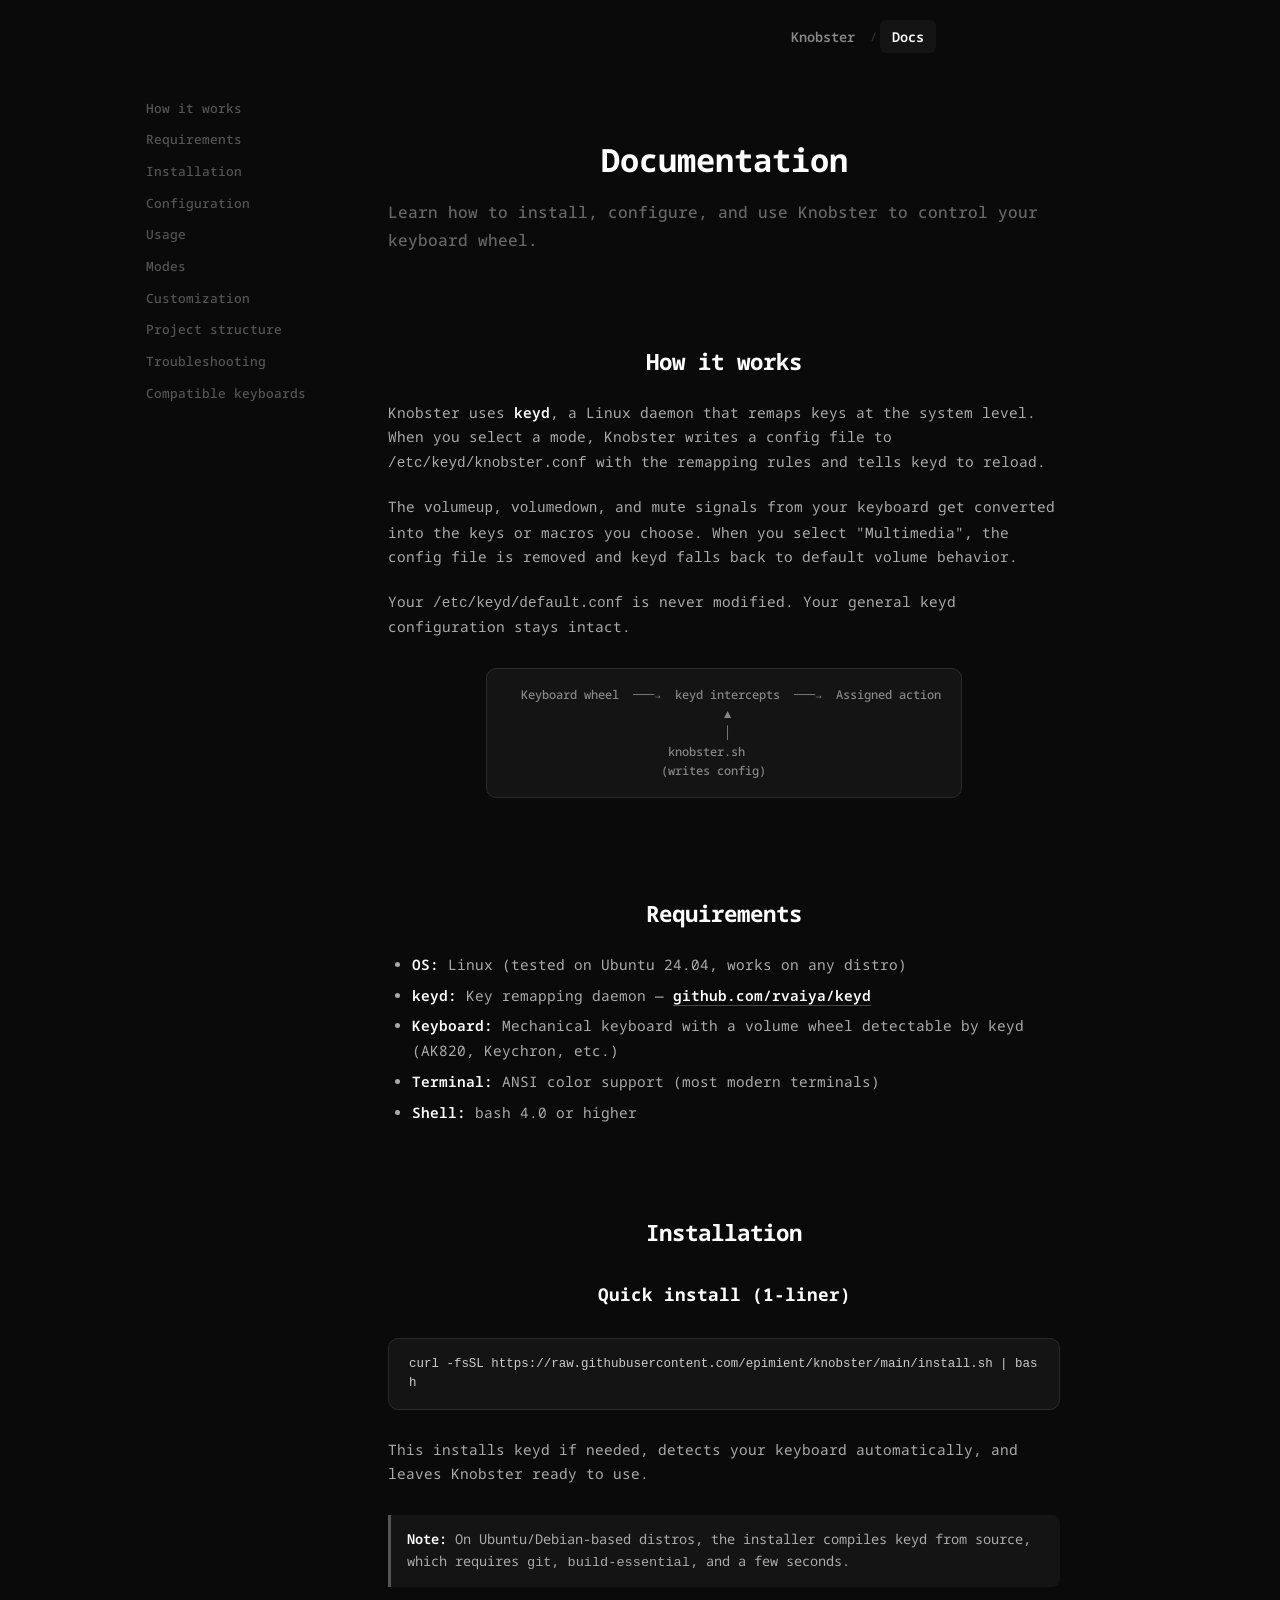
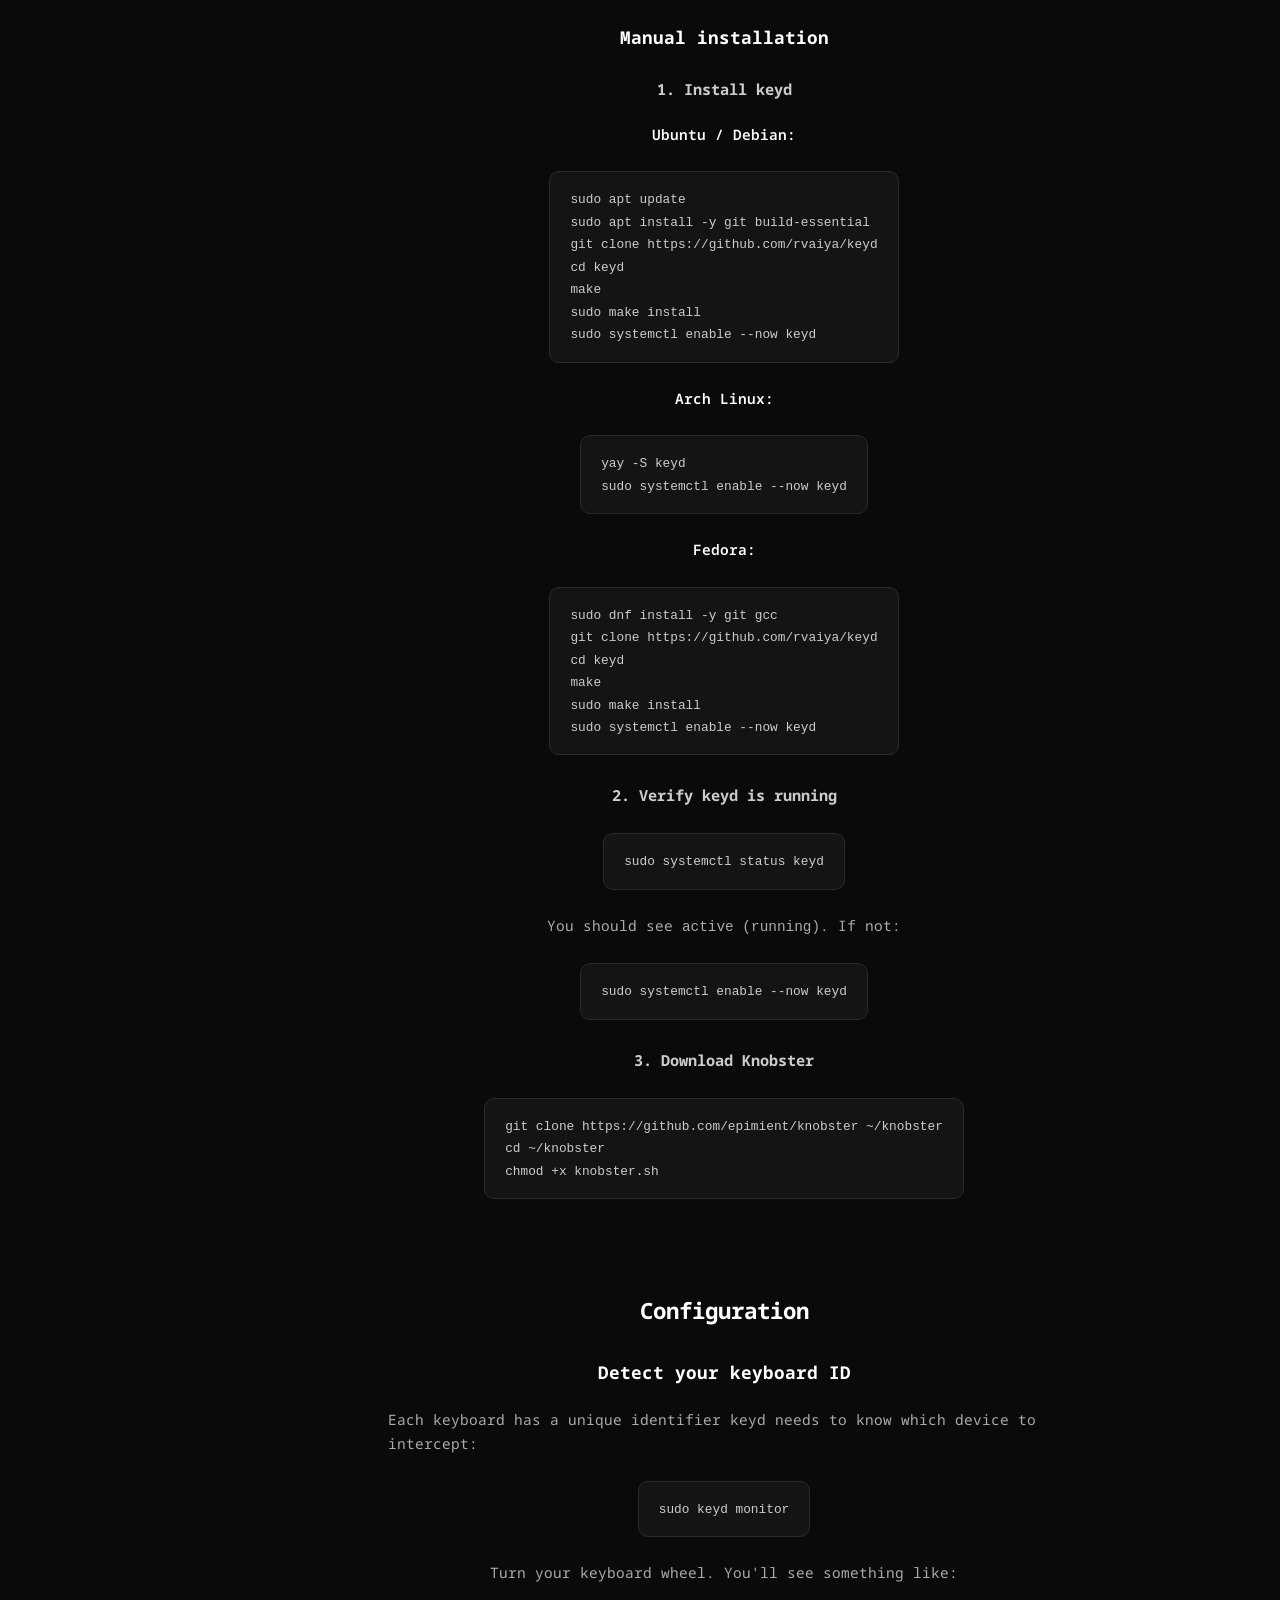
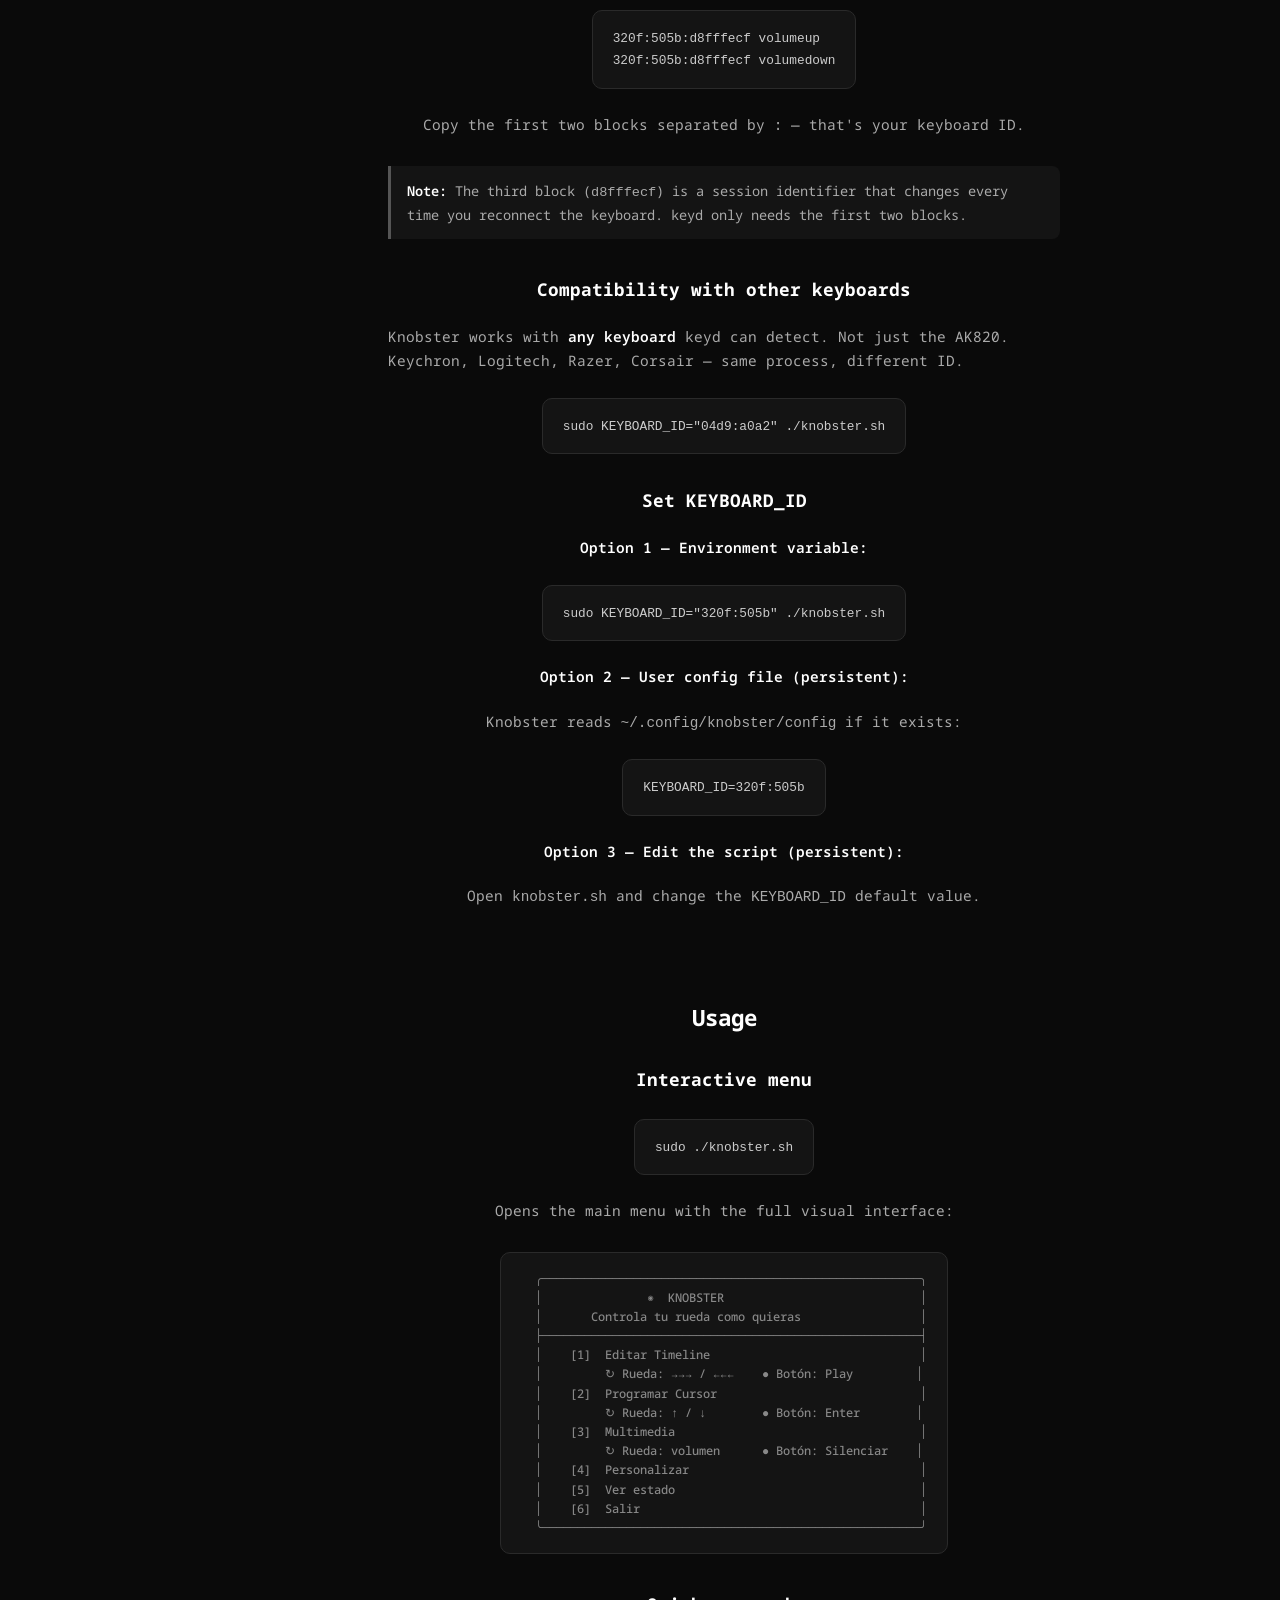
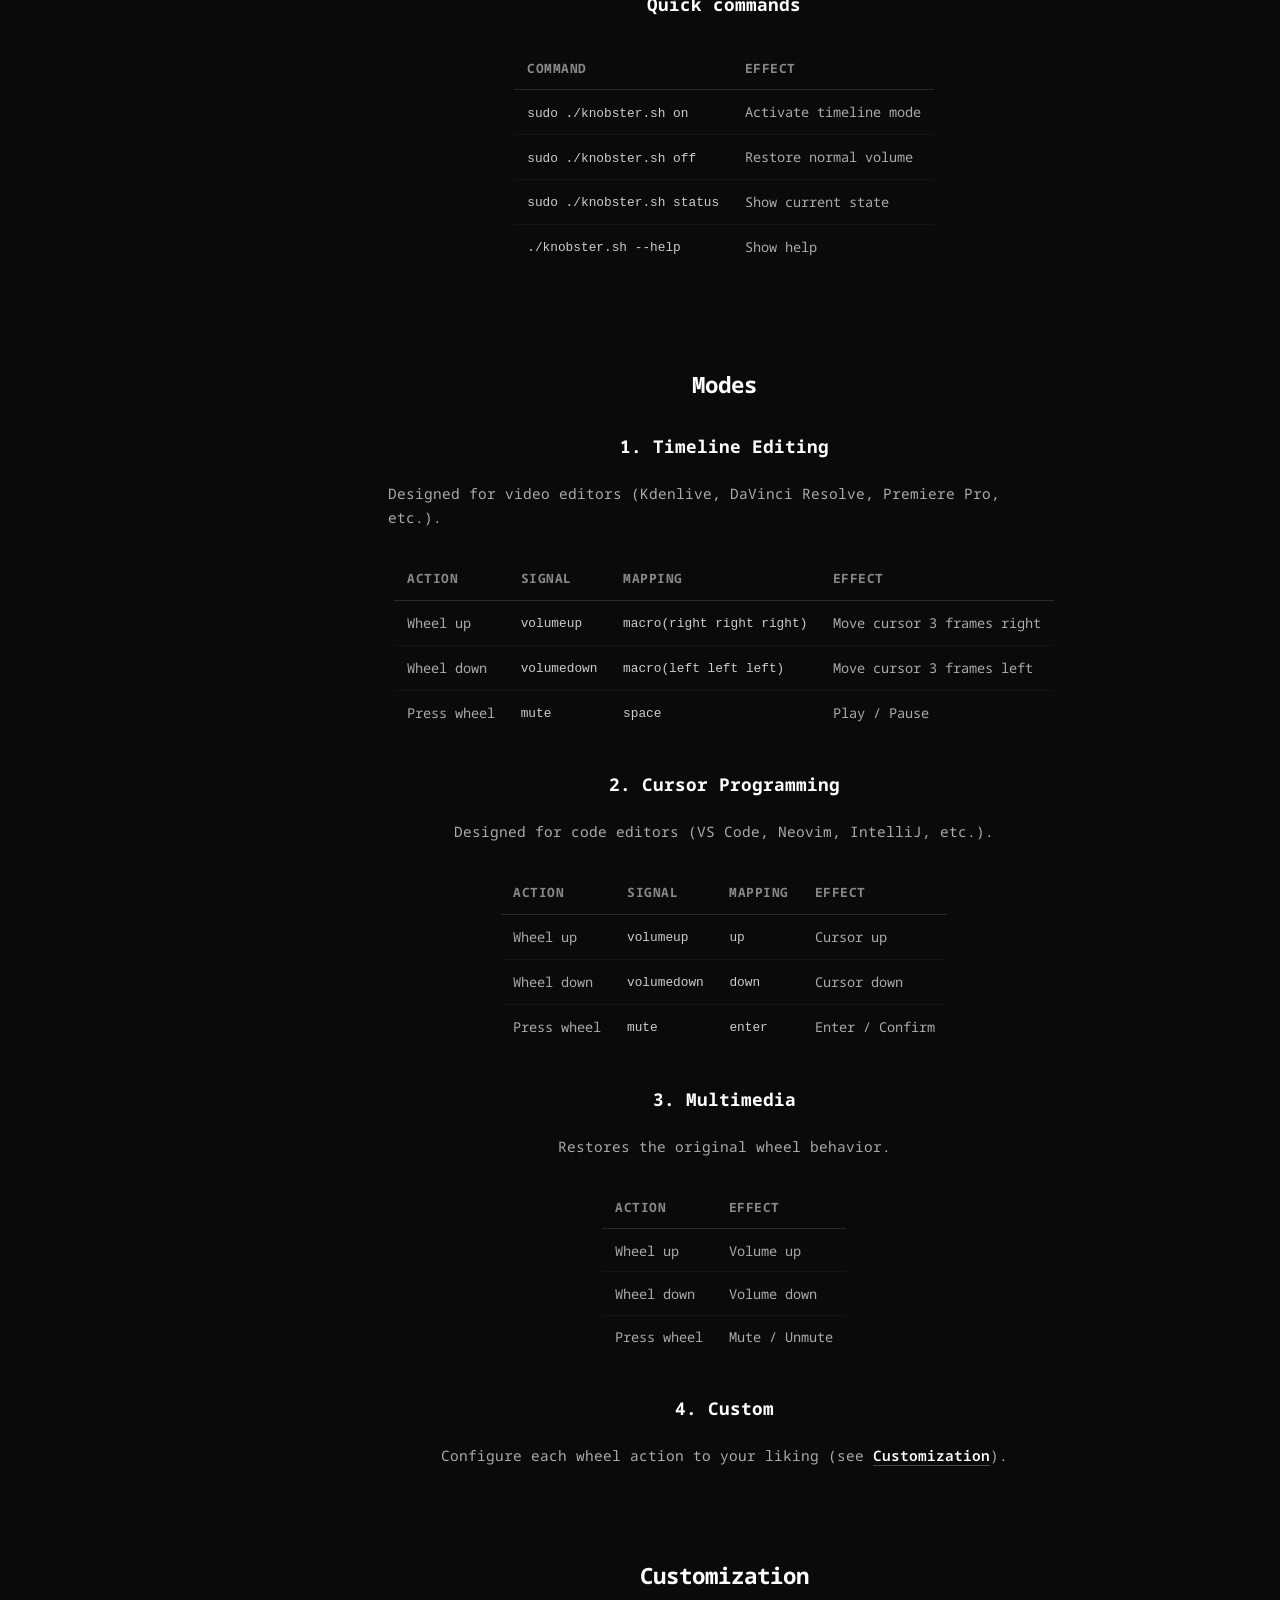
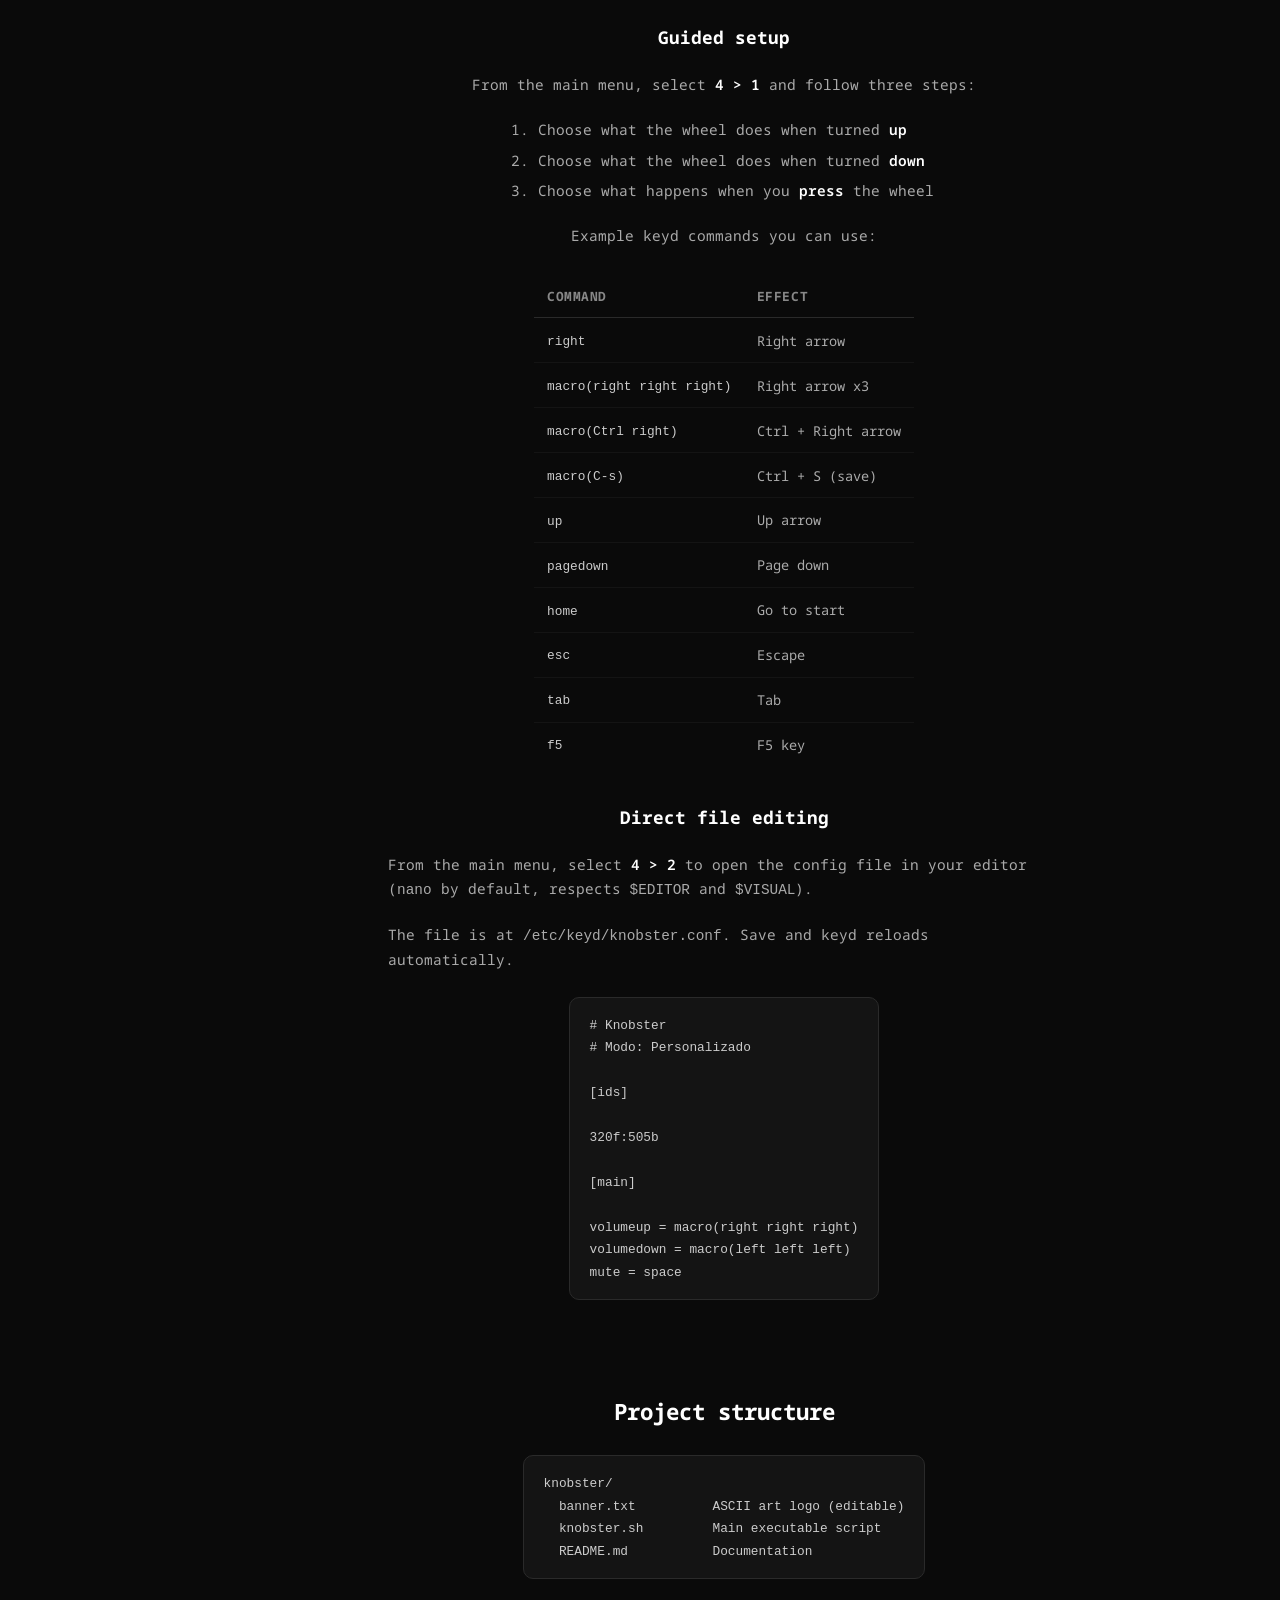
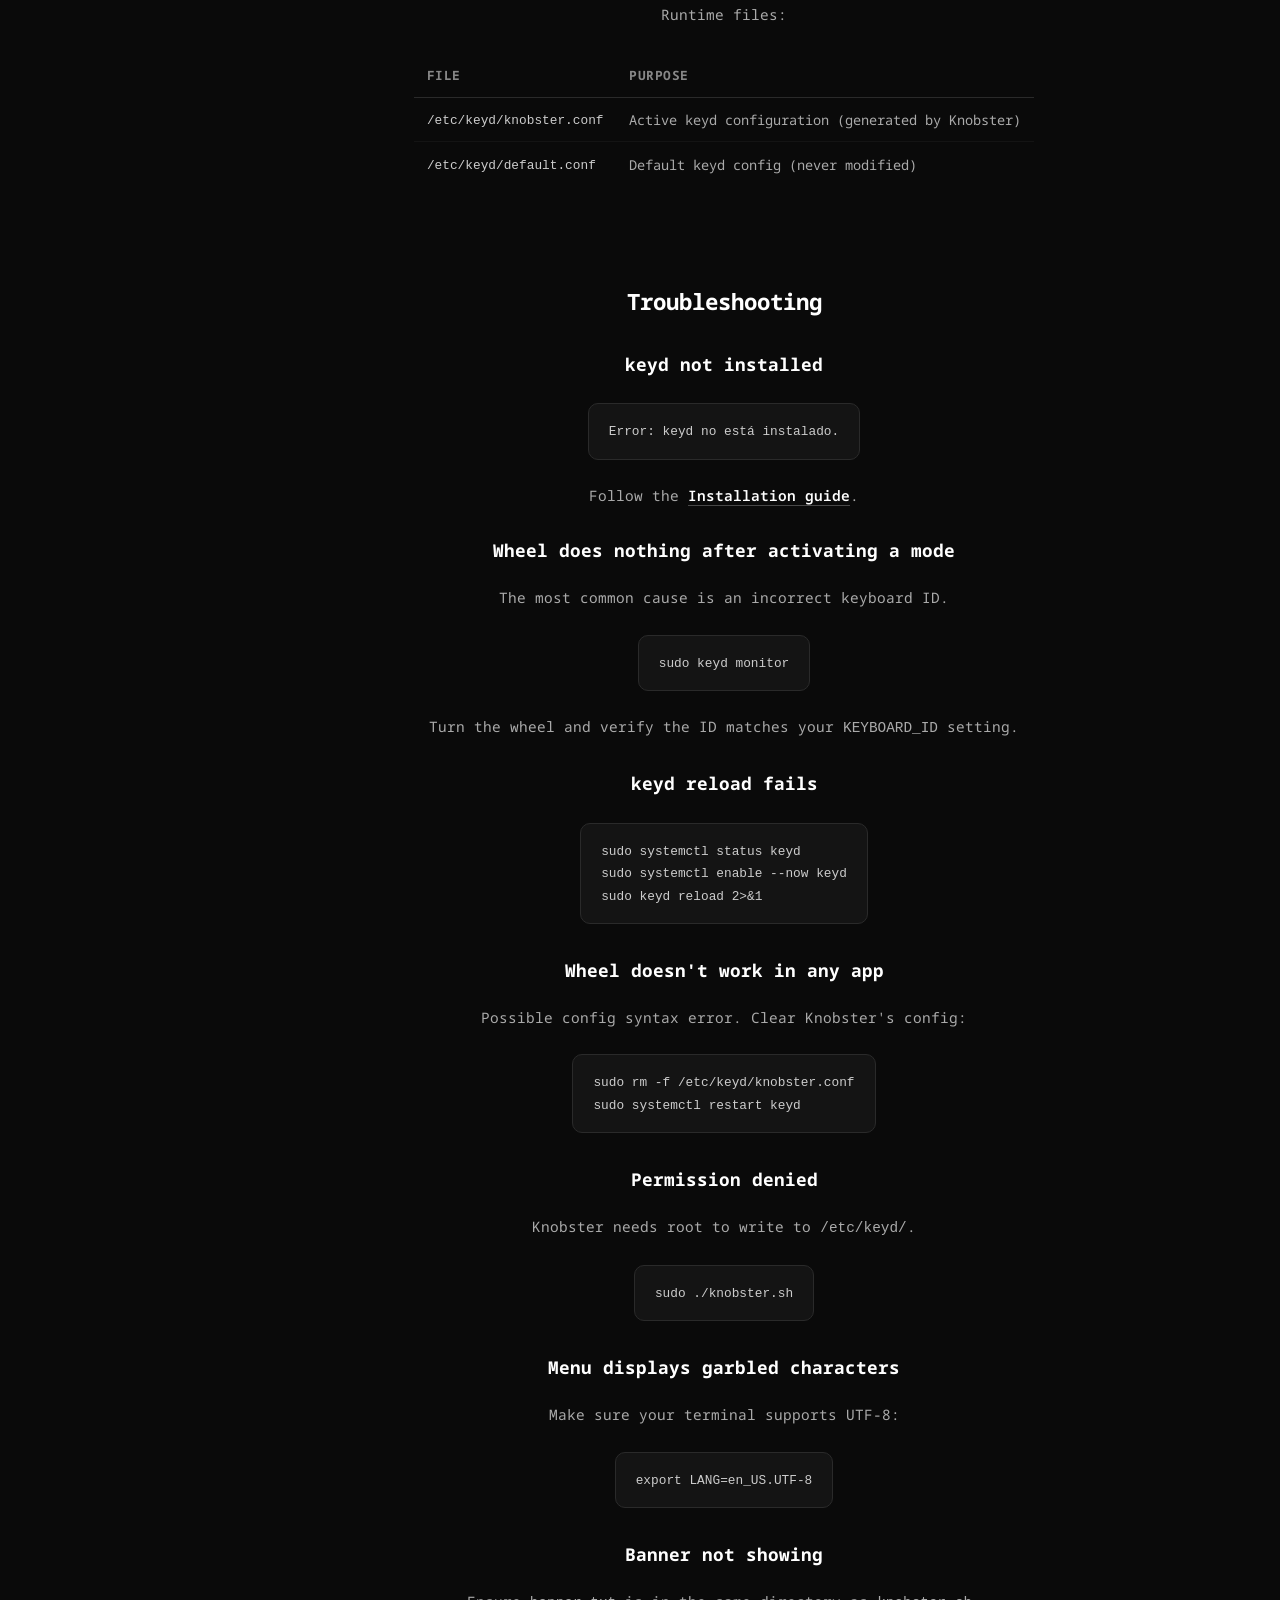
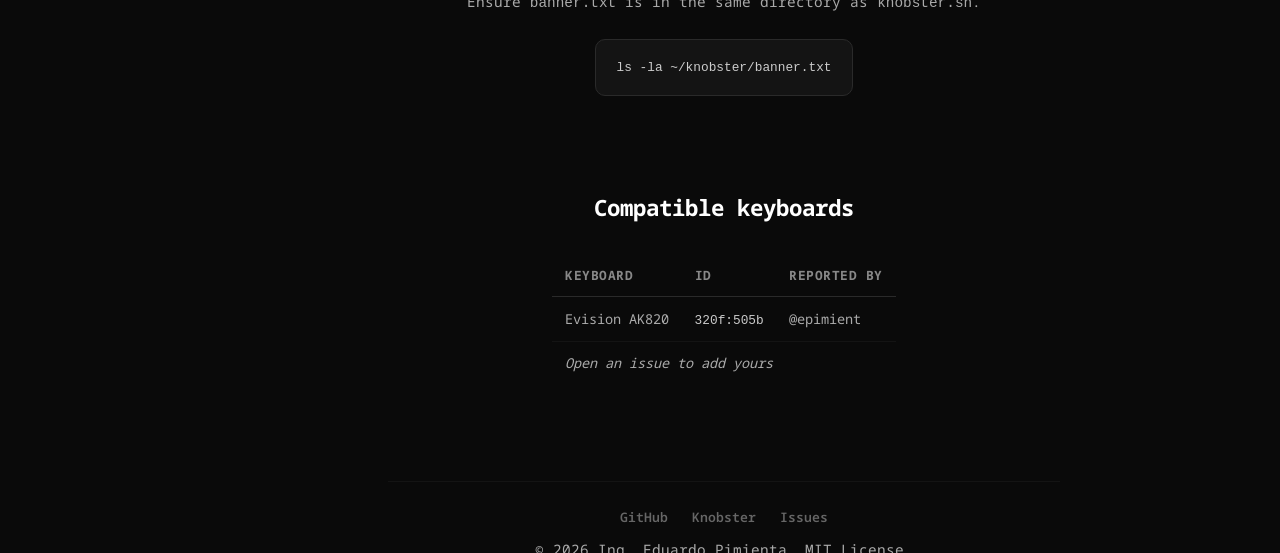
==== commit efe961eb: "Terminal-style monospace font (Noto Sans Mono) across entire site" ====
--- a/docs.html
+++ b/docs.html
@@ -8,7 +8,7 @@
   <link rel="icon" href="assets/favicon.svg" type="image/svg+xml">
   <link rel="preconnect" href="https://fonts.googleapis.com">
   <link rel="preconnect" href="https://fonts.gstatic.com" crossorigin>
-  <link href="https://fonts.googleapis.com/css2?family=Inter:wght@400;500;600;700;800&amp;family=Noto+Sans+Mono:wght@500;700&amp;display=swap" rel="stylesheet">
+  <link href="https://fonts.googleapis.com/css2?family=Noto+Sans+Mono:wght@400;500;700&amp;display=swap" rel="stylesheet">
   <link rel="stylesheet" href="css/style.css">
 </head>
 <body class="docs-page">
--- a/css/style.css
+++ b/css/style.css
@@ -11,9 +11,9 @@
 body {
   background: #0a0a0a;
   color: #fff;
-  font-family: 'Inter', -apple-system, BlinkMacSystemFont, 'Segoe UI', system-ui, sans-serif;
-  font-weight: 700;
-  line-height: 1.5;
+  font-family: 'Noto Sans Mono', 'JetBrains Mono', 'Fira Code', 'Consolas', monospace;
+  font-weight: 500;
+  line-height: 1.6;
   min-height: 100vh;
   display: flex;
   flex-direction: column;
@@ -34,7 +34,6 @@
 }
 
 code {
-  font-family: 'Noto Sans Mono', 'JetBrains Mono', 'Fira Code', 'Consolas', monospace;
   font-weight: 500;
 }
 
@@ -105,9 +104,8 @@
 }
 
 .ascii {
-  font-family: 'Noto Sans Mono', 'JetBrains Mono', 'Fira Code', 'Consolas', monospace;
   font-size: clamp(.45rem, 1.2vw, .7rem);
-  font-weight: 700;
+  font-weight: 500;
   line-height: 1.15;
   color: #fff;
   text-align: center;
@@ -355,7 +353,7 @@
 
 .docs-content h1 {
   font-size: 2rem;
-  font-weight: 800;
+  font-weight: 700;
   line-height: 1.2;
 }
 
